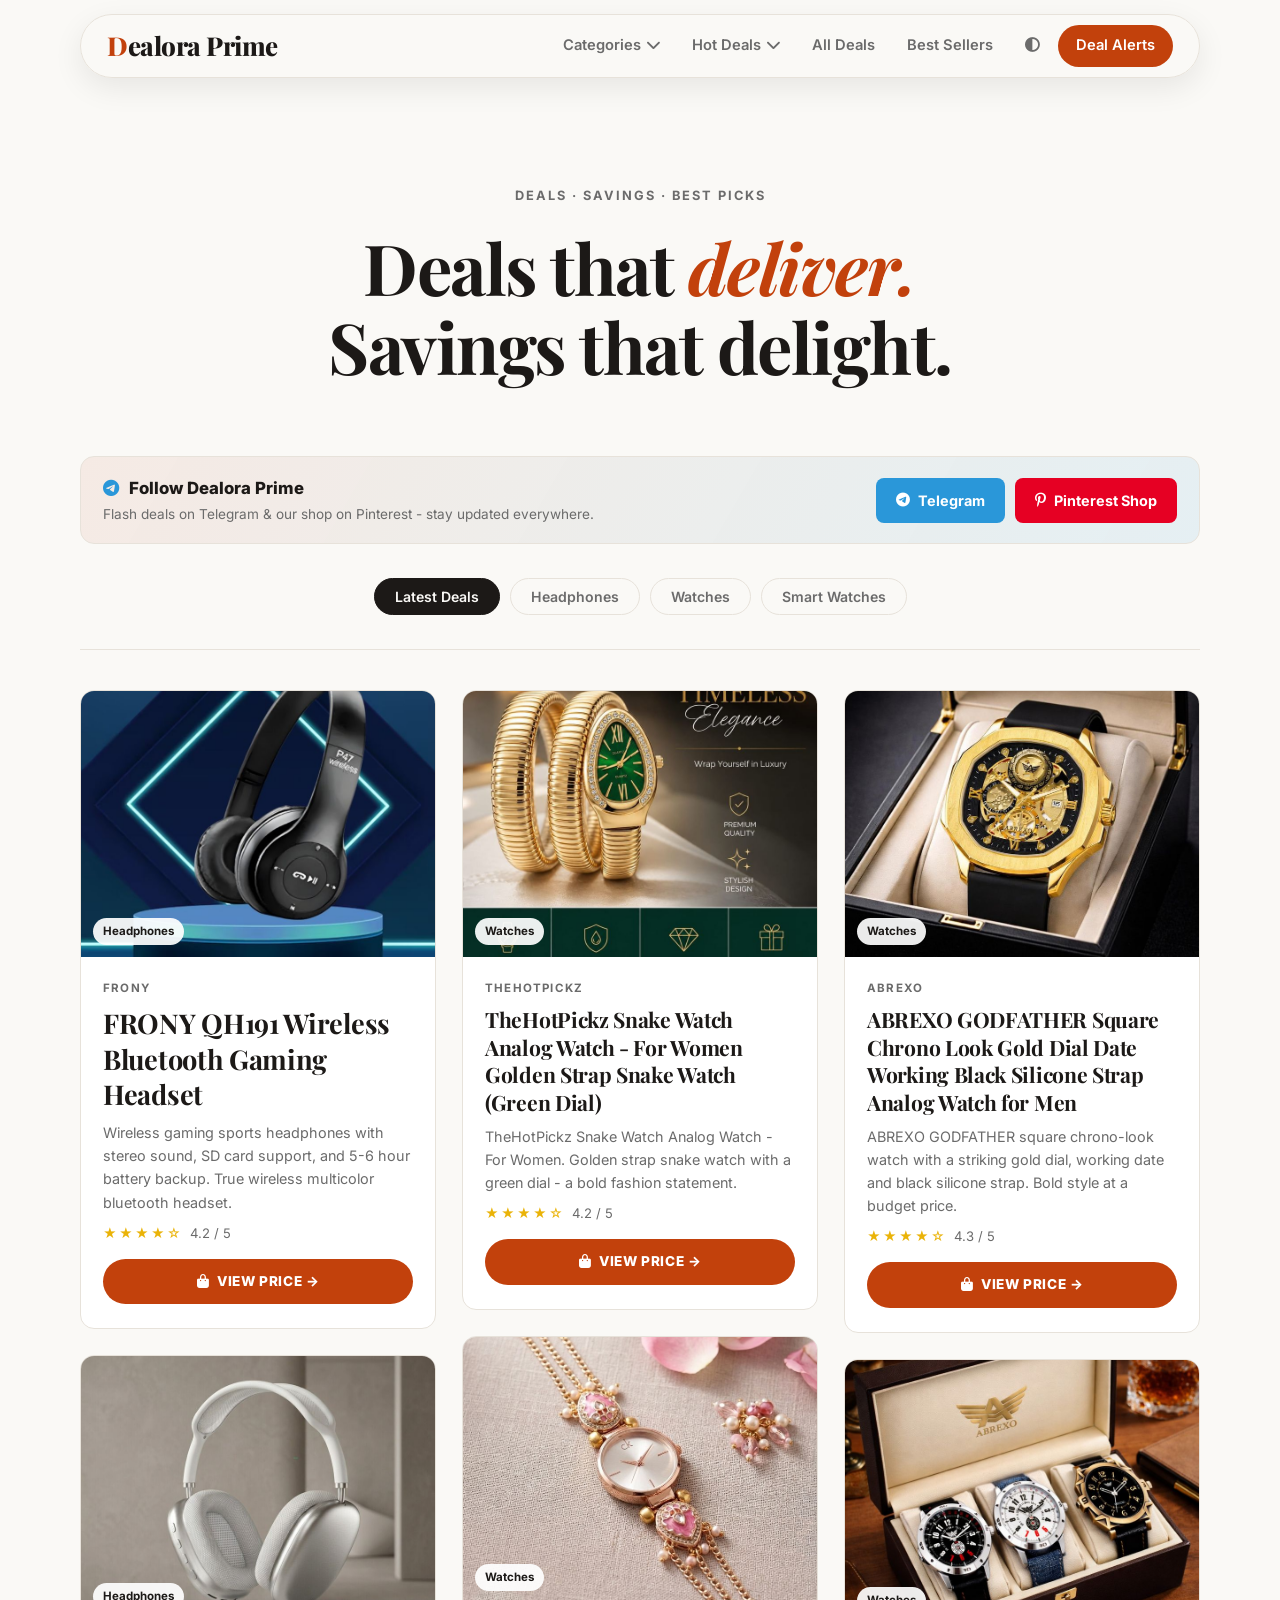
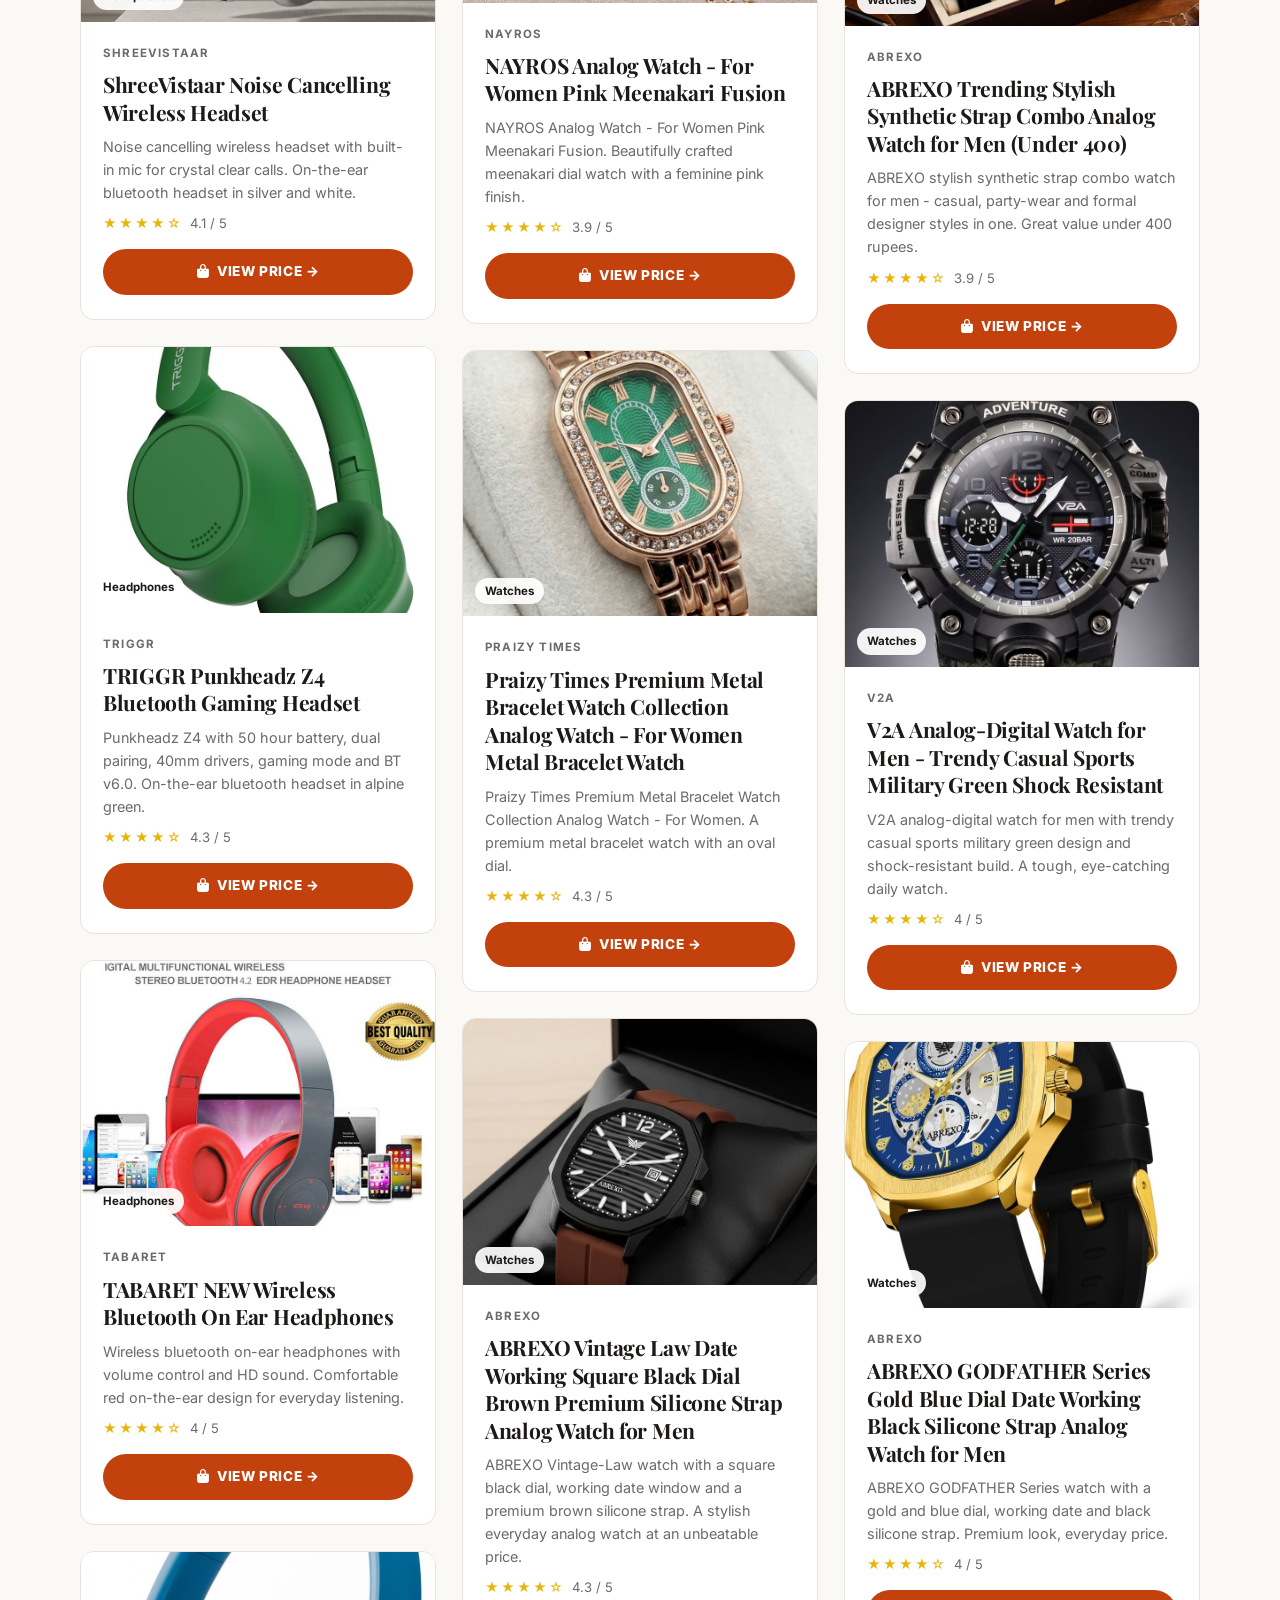
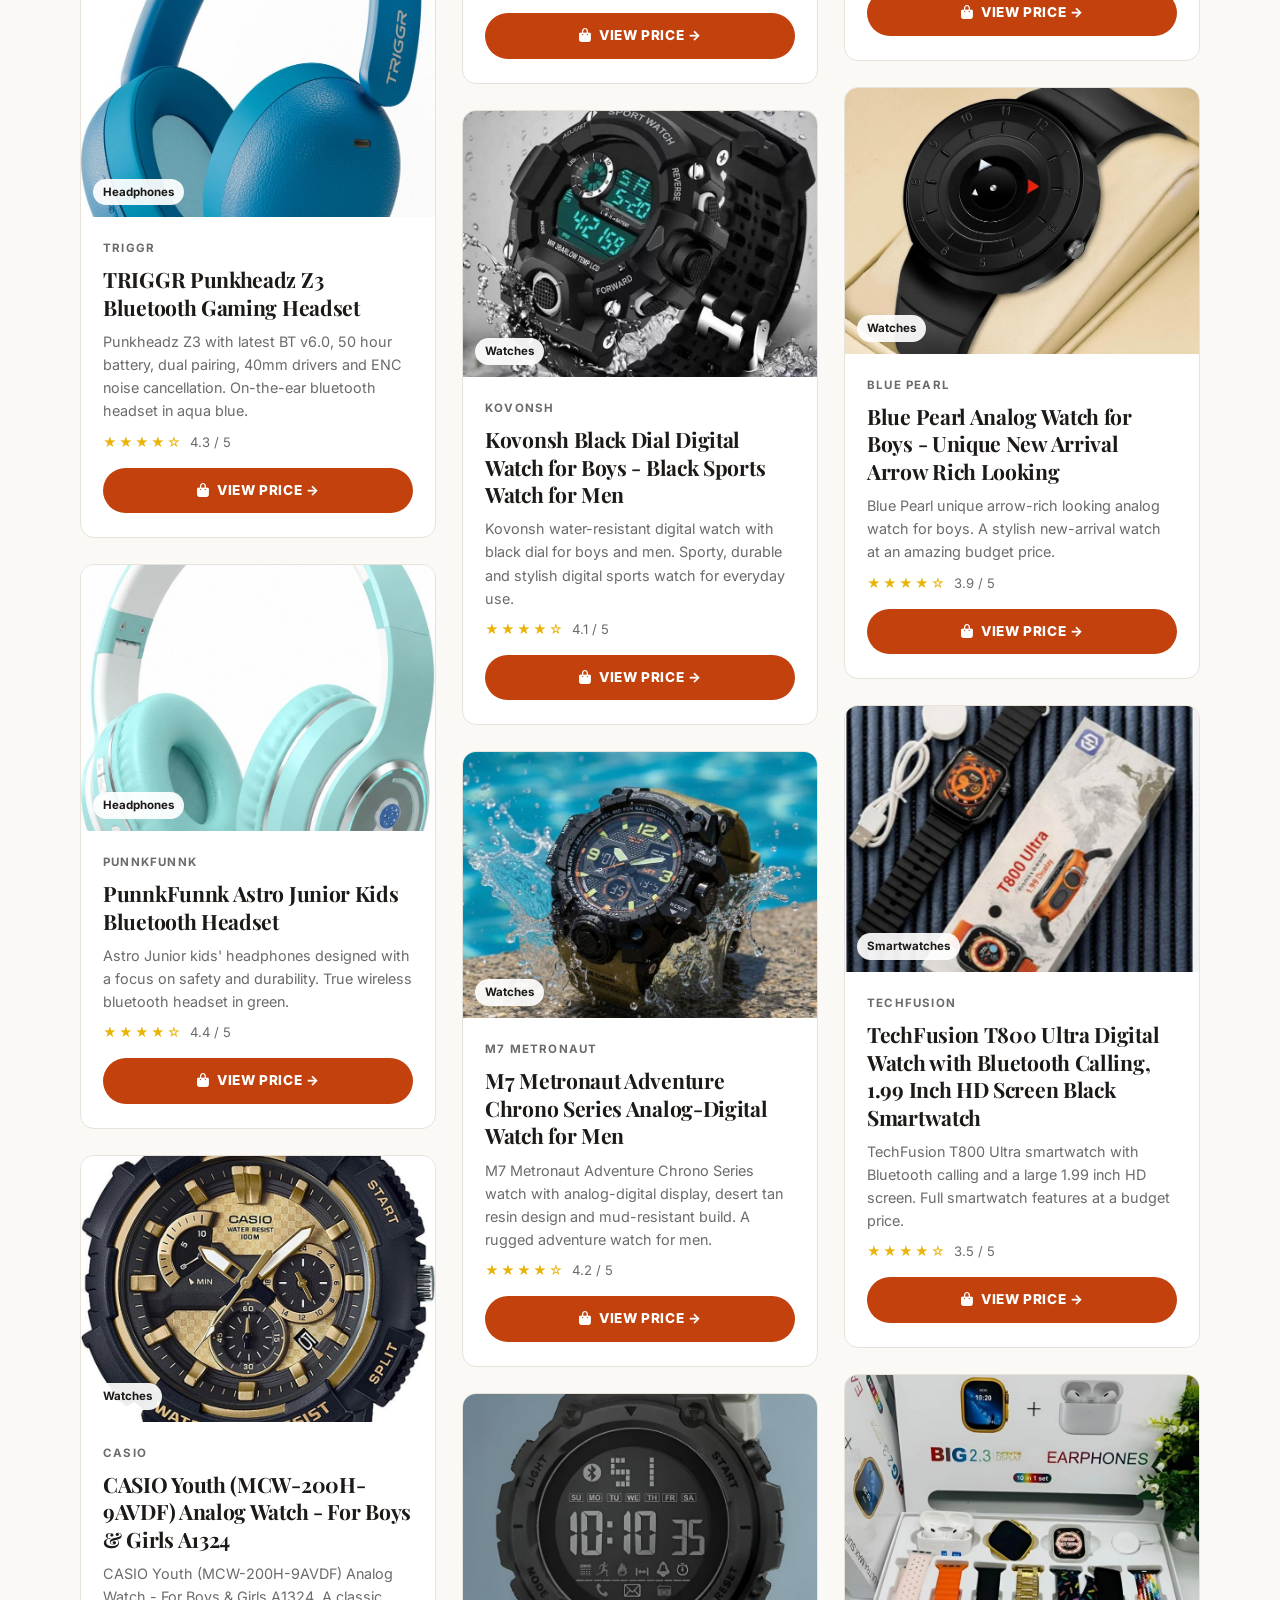
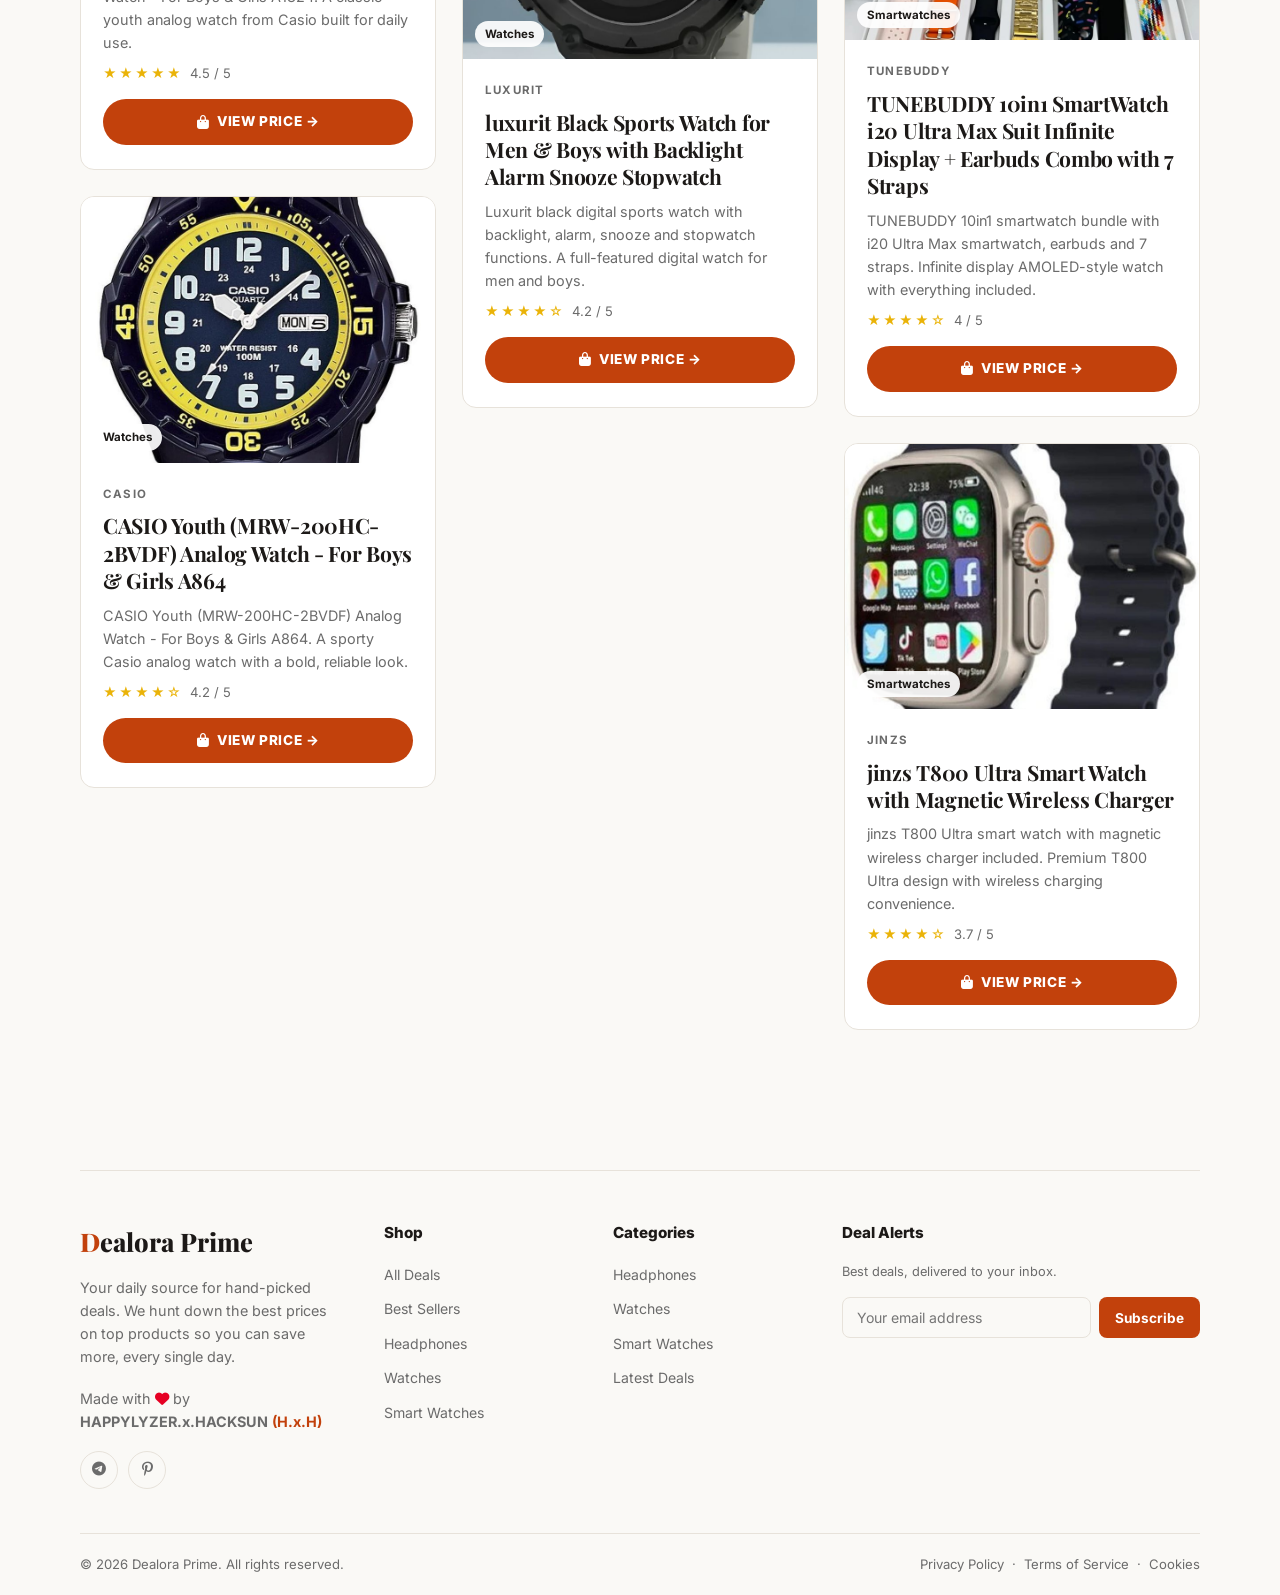
==== index.html @ 1c4fac13 "SEO: add meta tags, sitemap, robots.txt; remove dead social links" ====
<!DOCTYPE html>
<html lang="en">
<head>
  <meta charset="UTF-8">
  <meta name="viewport" content="width=device-width, initial-scale=1.0">
  <title>Dealora Prime – Best Deals, Smart Savings</title>
  <meta name="description" content="Dealora Prime - daily hand-picked deals on watches, headphones & smartwatches from Flipkart at the best prices. Save more every day with verified deals.">
  <meta name="keywords" content="best deals india, flipkart deals, watch deals, headphone deals, smartwatch deals, budget watches, dealora prime">
  <meta name="robots" content="index, follow">
  <meta name="author" content="Dealora Prime">
  <link rel="canonical" href="https://Dealora-prime.github.io/">
  <meta property="og:type" content="website">
  <meta property="og:title" content="Dealora Prime – Best Deals, Smart Savings">
  <meta property="og:description" content="Daily hand-picked deals on watches, headphones & smartwatches from Flipkart. Save more every day.">
  <meta property="og:url" content="https://Dealora-prime.github.io/">
  <meta property="og:site_name" content="Dealora Prime">
  <meta name="twitter:card" content="summary">
  <meta name="twitter:title" content="Dealora Prime – Best Deals, Smart Savings">
  <meta name="twitter:description" content="Daily hand-picked deals on watches, headphones & smartwatches from Flipkart.">
  <script type="application/ld+json">
  {
    "@context": "https://schema.org",
    "@type": "WebSite",
    "name": "Dealora Prime",
    "url": "https://Dealora-prime.github.io/",
    "description": "Daily hand-picked deals on watches, headphones & smartwatches from Flipkart.",
    "potentialAction": {
      "@type": "SearchAction",
      "target": "https://Dealora-prime.github.io/?s={search_term_string}",
      "query-input": "required name=search_term_string"
    }
  }
  </script>
  <link rel="preconnect" href="https://fonts.googleapis.com">
  <link href="https://fonts.googleapis.com/css2?family=Playfair+Display:ital,wght@0,500;0,600;0,700;0,800;1,500;1,600&family=Inter:wght@400;500;600;700;800&display=swap" rel="stylesheet">
  <link rel="stylesheet" href="https://cdnjs.cloudflare.com/ajax/libs/font-awesome/6.0.0-beta3/css/all.min.css">
  <link rel="stylesheet" href="css/style.css">
</head>
<body class="light-theme">

  <header id="mainHeader">
    <div class="nav-wrap" id="navWrap">
      <div class="logo" onclick="window.scrollTo({top:0,behavior:'smooth'})">Dealora Prime</div>
      <nav>
        <ul class="nav-links" id="navLinks">
          <li class="dropdown-parent">
            <a href="#" class="dropdown-toggle" onclick="event.preventDefault()">Categories <i class="fas fa-chevron-down"></i></a>
            <ul class="dropdown-menu">
              <li><a href="#" data-cat="all" class="all-cat">All Categories</a></li>
              <li><a href="#" data-cat="headphones">Headphones</a></li>
              <li><a href="#" data-cat="watches">Watches</a></li>
              <li><a href="#" data-cat="smartwatches">Smart Watches</a></li>
            </ul>
          </li>
          <li class="dropdown-parent">
            <a href="#" class="dropdown-toggle" onclick="event.preventDefault()">Hot Deals <i class="fas fa-chevron-down"></i></a>
            <ul class="dropdown-menu">
              <li><a href="#" data-cat="hot" class="all-cat">Best Sellers</a></li>
              <li><a href="#" data-cat="all">Today's Picks</a></li>
              <li><a href="#" data-cat="headphones">Headphones</a></li>
              <li><a href="#" data-cat="watches">Watches</a></li>
              <li><a href="#" data-cat="smartwatches">Smart Watches</a></li>
            </ul>
          </li>
          <li><a href="#" data-cat="all">All Deals</a></li>
          <li><a href="#" data-cat="hot">Best Sellers</a></li>
          <li><button class="theme-toggle" id="themeToggle"><i class="fas fa-adjust"></i></button></li>
          <li><a href="#newsletter" class="join-hub-btn">Deal Alerts</a></li>
        </ul>
        <button class="hamburger-icon" onclick="toggleMenu()"><i class="fas fa-bars"></i></button>
      </nav>
    </div>
  </header>

  <div id="closeBtn" onclick="toggleMenu()">&times;</div>
  <div id="menuBackdrop" onclick="closeMenu()"></div>

  <main>
    <section class="hero container">
      <span class="hero-tag reveal">Deals &middot; Savings &middot; Best Picks</span>
      <h1 class="reveal">Deals that <span>deliver.</span><br>Savings that delight.</h1>
    </section>
    <section class="container">
      <div class="telegram-band reveal">
        <div class="telegram-band-text">
          <span class="telegram-band-title"><i class="fab fa-telegram-plane"></i> Follow Dealora Prime</span>
          <span class="telegram-band-sub">Flash deals on Telegram &amp; our shop on Pinterest - stay updated everywhere.</span>
        </div>
        <div class="telegram-band-btns">
          <a class="telegram-band-btn" href="https://t.me/DealoraPrime" target="_blank" rel="noopener"><i class="fab fa-telegram-plane"></i> Telegram</a>
          <a class="telegram-band-btn pinterest" href="https://pin.it/5lx5MN68U" target="_blank" rel="noopener"><i class="fab fa-pinterest-p"></i> Pinterest Shop</a>
        </div>
      </div>
    </section>
    <section class="container">
      <div class="filter-bar reveal">
        <button class="filter-item active" data-cat="all">Latest Deals</button>
        <button class="filter-item" data-cat="headphones">Headphones</button>
        <button class="filter-item" data-cat="watches">Watches</button>
        <button class="filter-item" data-cat="smartwatches">Smart Watches</button>
      </div>
      <div class="blog-masonry" id="productGrid"></div>
    </section>
  </main>

  <footer class="container">
    <div class="footer-grid">
      <div class="footer-col footer-about">
        <div class="footer-logo">Dealora Prime</div>
        <p>Your daily source for hand-picked deals. We hunt down the best prices on top products so you can save more, every single day.</p>
        <p class="footer-credit">Made with <i class="fas fa-heart" style="color:#e60023;"></i> by <strong>HAPPYLYZER.x.HACKSUN</strong> <span class="credit-short">(H.x.H)</span></p>
        <div class="social-icons">
          <a href="https://t.me/DealoraPrime" target="_blank" rel="noopener" aria-label="Telegram"><i class="fab fa-telegram-plane"></i></a>
          <a href="https://pin.it/5lx5MN68U" target="_blank" rel="noopener" aria-label="Pinterest"><i class="fab fa-pinterest-p"></i></a>
        </div>
      </div>
      <div class="footer-col"><h4>Shop</h4><ul class="footer-links"><li><a href="#" data-cat="all">All Deals</a></li><li><a href="#" data-cat="hot">Best Sellers</a></li><li><a href="#" data-cat="headphones">Headphones</a></li><li><a href="#" data-cat="watches">Watches</a></li><li><a href="#" data-cat="smartwatches">Smart Watches</a></li></ul></div>
      <div class="footer-col"><h4>Categories</h4><ul class="footer-links"><li><a href="#" data-cat="headphones">Headphones</a></li><li><a href="#" data-cat="watches">Watches</a></li><li><a href="#" data-cat="smartwatches">Smart Watches</a></li><li><a href="#" data-cat="all">Latest Deals</a></li></ul></div>
      <div class="footer-col" id="newsletter"><h4>Deal Alerts</h4><p style="color:var(--sub-text);font-size:clamp(0.78rem,1vw,0.9rem);margin-bottom:15px;">Best deals, delivered to your inbox.</p><form class="newsletter-form" onsubmit="event.preventDefault();alert('Thank you for subscribing!');"><input type="email" placeholder="Your email address" required><button type="submit">Subscribe</button></form></div>
    </div>
    <div class="footer-bottom"><span>&copy; 2026 Dealora Prime. All rights reserved.</span><div><a href="privacy.html">Privacy Policy</a> &nbsp;&middot;&nbsp; <a href="terms.html">Terms of Service</a> &nbsp;&middot;&nbsp; <a href="cookies.html">Cookies</a></div></div>
  </footer>

  <div id="productModal" class="modal" aria-hidden="true">
    <div class="modal-overlay" onclick="closeModal()"></div>
    <div class="modal-box" role="dialog" aria-modal="true" aria-labelledby="modalTitle">
      <div class="modal-top">
        <button class="modal-back" onclick="closeModal()" aria-label="Back"><i class="fas fa-arrow-left"></i></button>
        <span class="modal-site">Dealora Prime</span>
        <span class="modal-brand" id="modalBrand"></span>
        <button class="modal-close" onclick="closeModal()" aria-label="Close">&times;</button>
      </div>
      <div class="modal-main">
        <div class="modal-layout">
          <div class="modal-slider" id="modalSlider">
            <div class="modal-slides" id="modalSlides"></div>
            <button class="slide-nav prev" id="slidePrev" onclick="goSlide(currentSlide - 1)" aria-label="Previous">&lsaquo;</button>
            <button class="slide-nav next" id="slideNext" onclick="goSlide(currentSlide + 1)" aria-label="Next">&rsaquo;</button>
            <div class="slide-dots" id="slideDots"></div>
          </div>
          <div class="modal-body">
            <span class="modal-meta" id="modalMeta"></span>
            <h2 class="modal-title" id="modalTitle"></h2>
            <div class="modal-rating" id="modalRating"></div>
            <div class="modal-highlights" id="modalHighlights"></div>
            <p class="modal-desc" id="modalDesc"></p>
            <h3 class="modal-section-title">Key Features</h3>
            <ul class="modal-features" id="modalFeatures"></ul>
          </div>
        </div>
      </div>
      <div class="modal-action">
        <a class="card-link modal-btn" id="modalBtn" target="_blank" rel="noopener sponsored"><i class="fas fa-shopping-bag"></i> View Price &rarr;</a>
      </div>
    </div>
  </div>

  <script src="js/script.js" defer></script>
</body>
</html>
---- css/style.css ----
:root {
  --accent: #c2410c;
  --accent-soft: rgba(194, 65, 12, 0.1);
  --transition: 0.3s ease;
  --radius: 14px;
  --shadow: 0 10px 30px rgba(0, 0, 0, 0.08);
  --shadow-hover: 0 22px 46px rgba(0, 0, 0, 0.16);
}

body.light-theme {
  --bg-color: #faf9f6;
  --surface: #ffffff;
  --text-color: #1c1917;
  --sub-text: #6b6b6b;
  --border-color: #e7e2da;
  --header-bg: rgba(250, 249, 246, 0.92);
  --muted-bg: #f2efe9;
}

body.dark-theme {
  --bg-color: #0d0d0e;
  --surface: #17181a;
  --text-color: #f2f0ea;
  --sub-text: #9d9b96;
  --border-color: #26272a;
  --header-bg: rgba(13, 13, 14, 0.92);
  --muted-bg: #1c1d1f;
}

* {
  margin: 0;
  padding: 0;
  box-sizing: border-box;
}

html {
  scroll-behavior: smooth;
}

body {
  font-family: 'Inter', system-ui, -apple-system, sans-serif;
  background: var(--bg-color);
  color: var(--text-color);
  line-height: 1.6;
  transition: background var(--transition), color var(--transition);
}

.container {
  width: min(1120px, 90%);
  margin: 0 auto;
}

img {
  display: block;
  max-width: 100%;
}

/* ---------- Header ---------- */
#mainHeader {
  position: sticky;
  top: 0;
  z-index: 200;
  padding: 14px 0;
  background: transparent;
}

.nav-wrap {
  width: min(1120px, 90%);
  margin: 0 auto;
  display: flex;
  align-items: center;
  justify-content: space-between;
  gap: 24px;
  padding: 10px 26px;
  background: var(--header-bg);
  backdrop-filter: blur(12px);
  border: 1px solid var(--border-color);
  border-radius: 999px;
  box-shadow: var(--shadow);
}

.logo {
  font-family: 'Playfair Display', serif;
  font-size: 26px;
  font-weight: 800;
  letter-spacing: -0.5px;
  cursor: pointer;
  white-space: nowrap;
}

.logo::first-letter {
  color: var(--accent);
}

.nav-links {
  display: flex;
  align-items: center;
  gap: 4px;
  list-style: none;
}

.nav-links > li > a,
.nav-links > li > button {
  display: inline-flex;
  align-items: center;
  gap: 6px;
  padding: 8px 14px;
  border-radius: 8px;
  font-size: 0.92rem;
  font-weight: 600;
  color: var(--sub-text);
  text-decoration: none;
  background: none;
  border: none;
  cursor: pointer;
  font-family: inherit;
  transition: color var(--transition), background var(--transition);
}

.nav-links > li > a:hover,
.nav-links > li > button:hover {
  color: var(--text-color);
  background: var(--muted-bg);
}

.join-hub-btn {
  background: var(--accent) !important;
  color: #fff !important;
  padding: 9px 18px !important;
  border-radius: 50px !important;
}

.join-hub-btn:hover {
  opacity: 0.9;
  background: var(--accent) !important;
}

.theme-toggle {
  font-size: 1rem;
}

/* ---------- Dropdowns ---------- */
.dropdown-parent {
  position: relative;
}

.dropdown-menu {
  position: absolute;
  top: calc(100% + 8px);
  left: 0;
  min-width: 190px;
  list-style: none;
  background: var(--surface);
  border: 1px solid var(--border-color);
  border-radius: 12px;
  padding: 8px;
  box-shadow: var(--shadow);
  opacity: 0;
  visibility: hidden;
  transform: translateY(8px);
  transition: opacity var(--transition), transform var(--transition), visibility var(--transition);
}

.dropdown-menu a {
  display: block;
  padding: 9px 12px;
  border-radius: 8px;
  font-size: 0.9rem;
  font-weight: 500;
  color: var(--sub-text);
  text-decoration: none;
  transition: color var(--transition), background var(--transition);
}

.dropdown-menu a:hover {
  color: var(--text-color);
  background: var(--muted-bg);
}

.dropdown-menu .all-cat {
  font-weight: 700;
  color: var(--text-color);
}

.dropdown-parent:hover .dropdown-menu {
  opacity: 1;
  visibility: visible;
  transform: translateY(0);
}

/* ---------- Mobile menu ---------- */
.hamburger-icon {
  display: none;
  background: none;
  border: none;
  font-size: 1.3rem;
  color: var(--text-color);
  cursor: pointer;
}

#closeBtn {
  display: none;
  position: fixed;
  top: 18px;
  right: 22px;
  z-index: 901;
  font-size: 2rem;
  line-height: 1;
  cursor: pointer;
  color: var(--text-color);
}

#closeBtn.show {
  display: block;
}

#menuBackdrop {
  display: none;
  position: fixed;
  inset: 0;
  z-index: 150;
  background: rgba(0, 0, 0, 0.5);
}

#menuBackdrop.show {
  display: block;
}

body.menu-open {
  overflow: hidden;
}

/* ---------- Hero ---------- */
.hero {
  text-align: center;
  padding: 90px 0 60px;
}

.hero-tag {
  display: inline-block;
  font-size: 0.8rem;
  font-weight: 700;
  letter-spacing: 2px;
  text-transform: uppercase;
  color: var(--sub-text);
  margin-bottom: 22px;
}

.hero h1 {
  font-family: 'Playfair Display', serif;
  font-size: clamp(2.4rem, 6vw, 4.4rem);
  font-weight: 700;
  line-height: 1.12;
  letter-spacing: -1.5px;
}

.hero h1 span {
  color: var(--accent);
  font-style: italic;
}

/* ---------- Filter bar ---------- */
.filter-bar {
  display: flex;
  flex-wrap: wrap;
  justify-content: center;
  gap: 10px;
  padding-bottom: 34px;
  border-bottom: 1px solid var(--border-color);
  margin-bottom: 40px;
}

.filter-item {
  padding: 9px 20px;
  border-radius: 50px;
  border: 1px solid var(--border-color);
  background: transparent;
  color: var(--sub-text);
  font-family: inherit;
  font-size: 0.88rem;
  font-weight: 600;
  cursor: pointer;
  transition: all var(--transition);
}

.filter-item:hover {
  color: var(--text-color);
  border-color: var(--text-color);
}

.filter-item.active {
  background: var(--text-color);
  color: var(--bg-color);
  border-color: var(--text-color);
}

/* ---------- Masonry / product cards ---------- */
.blog-masonry {
  column-count: 3;
  column-gap: 26px;
  padding-bottom: 80px;
}

.blog-card {
  break-inside: avoid;
  margin-bottom: 26px;
  background: var(--surface);
  border: 1px solid var(--border-color);
  border-radius: var(--radius);
  overflow: hidden;
  transition: transform var(--transition), box-shadow var(--transition);
}

.blog-card:hover {
  transform: translateY(-5px);
  box-shadow: var(--shadow-hover);
}

.card-img-wrap {
  position: relative;
  overflow: hidden;
  aspect-ratio: 4 / 3;
}

.card-img-wrap img {
  width: 100%;
  height: 100%;
  object-fit: cover;
  transition: transform 0.5s ease;
}

.blog-card:hover .card-img-wrap img {
  transform: scale(1.05);
}

.discount-badge {
  position: absolute;
  top: 12px;
  left: 12px;
  background: var(--accent);
  color: #fff;
  font-size: 0.72rem;
  font-weight: 800;
  letter-spacing: 0.5px;
  padding: 5px 11px;
  border-radius: 50px;
}

.category-tag {
  position: absolute;
  bottom: 12px;
  left: 12px;
  background: rgba(255, 255, 255, 0.92);
  color: #1c1917;
  font-size: 0.72rem;
  font-weight: 700;
  padding: 4px 10px;
  border-radius: 50px;
}

.card-content {
  padding: 22px 22px 24px;
  display: flex;
  flex-direction: column;
  gap: 9px;
}

.card-meta {
  font-size: 0.72rem;
  font-weight: 700;
  letter-spacing: 1.2px;
  text-transform: uppercase;
  color: var(--sub-text);
}

.card-title {
  font-family: 'Playfair Display', serif;
  font-size: 1.32rem;
  font-weight: 700;
  line-height: 1.3;
  letter-spacing: -0.3px;
}

.blog-card.featured .card-title {
  font-size: 1.7rem;
}

.card-desc {
  font-size: 0.9rem;
  color: var(--sub-text);
}

.rating {
  display: flex;
  align-items: center;
  gap: 7px;
  font-size: 0.82rem;
  color: var(--sub-text);
}

.stars {
  color: #eab308;
  letter-spacing: 2px;
}

.price-row {
  display: flex;
  align-items: baseline;
  gap: 10px;
  margin-top: 2px;
}

.price {
  font-size: 1.35rem;
  font-weight: 800;
  color: var(--text-color);
}

.old-price {
  font-size: 0.9rem;
  color: var(--sub-text);
  text-decoration: line-through;
}

.card-link {
  margin-top: 6px;
  display: inline-flex;
  align-items: center;
  justify-content: center;
  gap: 8px;
  padding: 12px 18px;
  border-radius: 50px;
  background: var(--accent);
  color: #fff !important;
  font-size: 0.85rem;
  font-weight: 800;
  text-transform: uppercase;
  letter-spacing: 0.6px;
  text-decoration: none !important;
  transition: opacity var(--transition), transform var(--transition);
}

.card-link:hover {
  opacity: 0.9;
  transform: translateY(-2px);
}

.empty-state {
  text-align: center;
  padding: 70px 20px;
}

.empty-state .empty-icon {
  font-size: 46px;
  display: block;
  margin-bottom: 14px;
}

.empty-state h3 {
  font-family: 'Playfair Display', serif;
  font-size: 1.5rem;
  margin-bottom: 6px;
}

.empty-state p {
  color: var(--sub-text);
}

/* ---------- Reveal animation ---------- */
.reveal {
  opacity: 0;
  transform: translateY(24px);
  transition: opacity 0.7s ease, transform 0.7s ease;
}

.reveal.in-view {
  opacity: 1;
  transform: translateY(0);
}

/* ---------- Footer ---------- */
footer.container {
  padding-top: 60px;
}

.footer-grid {
  display: grid;
  grid-template-columns: 1.4fr 1fr 1fr 1.4fr;
  gap: 40px;
  padding: 50px 0 44px;
  border-top: 1px solid var(--border-color);
}

.footer-logo {
  font-family: 'Playfair Display', serif;
  font-size: 1.6rem;
  font-weight: 800;
  margin-bottom: 14px;
}

.footer-logo::first-letter {
  color: var(--accent);
}

.footer-about p {
  font-size: 0.9rem;
  color: var(--sub-text);
  margin-bottom: 18px;
}

.social-icons {
  display: flex;
  gap: 10px;
}

.social-icons a {
  display: grid;
  place-items: center;
  width: 38px;
  height: 38px;
  border-radius: 50%;
  border: 1px solid var(--border-color);
  color: var(--sub-text);
  font-size: 0.9rem;
  text-decoration: none;
  transition: all var(--transition);
}

.social-icons a:hover {
  background: var(--accent);
  border-color: var(--accent);
  color: #fff;
}

.footer-col h4 {
  font-size: 0.95rem;
  font-weight: 800;
  margin-bottom: 16px;
}

.footer-links {
  list-style: none;
}

.footer-links li {
  margin-bottom: 9px;
}

.footer-links a {
  color: var(--sub-text);
  font-size: 0.88rem;
  text-decoration: none;
  transition: color var(--transition);
}

.footer-links a:hover {
  color: var(--text-color);
}

.newsletter-form {
  display: flex;
  gap: 8px;
}

.newsletter-form input {
  flex: 1;
  min-width: 0;
  padding: 11px 14px;
  border: 1px solid var(--border-color);
  border-radius: 8px;
  background: var(--bg-color);
  color: var(--text-color);
  font-family: inherit;
  font-size: 0.88rem;
  outline: none;
  transition: border-color var(--transition);
}

.newsletter-form input:focus {
  border-color: var(--accent);
}

.newsletter-form button {
  padding: 11px 16px;
  border: none;
  border-radius: 8px;
  background: var(--accent);
  color: #fff;
  font-family: inherit;
  font-size: 0.85rem;
  font-weight: 700;
  cursor: pointer;
  transition: opacity var(--transition);
}

.newsletter-form button:hover {
  opacity: 0.9;
}

.footer-bottom {
  display: flex;
  flex-wrap: wrap;
  align-items: center;
  justify-content: space-between;
  gap: 10px;
  padding: 20px 0;
  border-top: 1px solid var(--border-color);
  font-size: 0.82rem;
  color: var(--sub-text);
}

.footer-bottom a {
  color: var(--sub-text);
  text-decoration: none;
}

.footer-bottom a:hover {
  color: var(--text-color);
}

/* ---------- Responsive ---------- */
@media (max-width: 900px) {
  .blog-masonry {
    column-count: 2;
  }

  .footer-grid {
    grid-template-columns: 1fr 1fr;
    gap: 32px;
  }
}

@media (max-width: 720px) {
  .hamburger-icon {
    display: block;
  }

  .nav-links {
    position: fixed;
    top: 0;
    right: -100%;
    height: 100vh;
    width: min(320px, 82%);
    flex-direction: column;
    align-items: flex-start;
    gap: 6px;
    padding: 70px 24px 24px;
    background: var(--surface);
    border-left: 1px solid var(--border-color);
    box-shadow: var(--shadow);
    transition: right 0.35s ease;
    z-index: 900;
    overflow-y: auto;
  }

  .nav-links.open {
    right: 0;
  }

  .nav-links > li {
    width: 100%;
  }

  .nav-links > li > a,
  .nav-links > li > button {
    width: 100%;
  }

  .dropdown-menu {
    position: static;
    display: none;
    opacity: 1;
    visibility: visible;
    transform: none;
    box-shadow: none;
    margin: 4px 0 8px;
  }

  .dropdown-parent.open .dropdown-menu {
    display: block;
  }

  .hero {
    padding: 60px 0 40px;
  }

  .blog-masonry {
    column-count: 1;
  }
}

@media (max-width: 520px) {
  .footer-grid {
    grid-template-columns: 1fr;
  }

  .newsletter-form {
    flex-direction: column;
  }
}

/* ---------- Product detail modal ---------- */
body.modal-open {
  overflow: hidden;
}

.modal {
  display: none;
  position: fixed;
  inset: 0;
  z-index: 1000;
}

.modal.open {
  display: block;
}

.modal-overlay {
  position: fixed;
  inset: 0;
  background: rgba(0, 0, 0, 0.55);
  z-index: 1;
}

.modal-box {
  position: fixed;
  inset: 0;
  width: 100%;
  height: 100%;
  max-height: none;
  background: var(--surface);
  display: flex;
  flex-direction: column;
  z-index: 2;
  overflow: hidden;
  animation: modalIn 0.25s ease;
}

@keyframes modalIn {
  from {
    opacity: 0;
    transform: scale(0.985);
  }
  to {
    opacity: 1;
    transform: scale(1);
  }
}

.modal-top {
  display: flex;
  align-items: center;
  gap: 12px;
  padding: 10px 14px;
  background: var(--surface);
  border-bottom: 1px solid var(--border-color);
  z-index: 4;
  flex: 0 0 auto;
}

.modal-site {
  font-size: 0.78rem;
  font-weight: 800;
  letter-spacing: 1px;
  text-transform: uppercase;
  color: var(--accent);
  padding: 4px 10px;
  border: 1px solid var(--accent);
  border-radius: 6px;
  flex: 0 0 auto;
  white-space: nowrap;
}

.modal-brand {
  flex: 1;
  font-size: 0.85rem;
  font-weight: 800;
  letter-spacing: 1.5px;
  text-transform: uppercase;
  color: var(--accent);
  overflow: hidden;
  white-space: nowrap;
  text-overflow: ellipsis;
}

.modal-back,
.modal-close {
  width: 40px;
  height: 40px;
  display: flex;
  align-items: center;
  justify-content: center;
  font-size: 1.15rem;
  line-height: 1;
  color: var(--text-color);
  background: var(--muted-bg);
  border: 1px solid var(--border-color);
  border-radius: 50%;
  cursor: pointer;
  transition: background var(--transition);
  flex: 0 0 auto;
}

.modal-back:hover,
.modal-close:hover {
  background: var(--border-color);
}

.modal-main {
  flex: 1;
  overflow-y: auto;
  -webkit-overflow-scrolling: touch;
}

.modal-layout {
  display: grid;
  grid-template-columns: 1fr;
  max-width: 1400px;
  margin: 0 auto;
  width: 100%;
}

.modal-slider {
  position: relative;
  overflow: hidden;
  aspect-ratio: 4 / 3;
  background: #fff;
}

.modal-slides {
  display: flex;
  height: 100%;
  transition: transform 0.35s ease;
}

.modal-slide {
  flex: 0 0 100%;
  min-width: 100%;
  display: flex;
  align-items: center;
  justify-content: center;
}

.modal-slide img {
  width: 100%;
  height: 100%;
  object-fit: contain;
}

.slide-nav {
  position: absolute;
  top: 50%;
  transform: translateY(-50%);
  z-index: 2;
  width: 40px;
  height: 40px;
  display: flex;
  align-items: center;
  justify-content: center;
  font-size: 1.8rem;
  color: #fff;
  background: rgba(0, 0, 0, 0.45);
  border: none;
  border-radius: 50%;
  cursor: pointer;
  transition: background var(--transition);
}

.slide-nav:hover {
  background: rgba(0, 0, 0, 0.65);
}

.slide-nav.prev {
  left: 12px;
}

.slide-nav.next {
  right: 12px;
}

.slide-dots {
  position: absolute;
  bottom: 12px;
  left: 0;
  right: 0;
  display: flex;
  justify-content: center;
  gap: 8px;
}

.slide-dot {
  width: 9px;
  height: 9px;
  border-radius: 50%;
  background: rgba(255, 255, 255, 0.6);
  border: none;
  cursor: pointer;
  padding: 0;
}

.slide-dot.active {
  background: var(--accent);
}

.modal-body {
  padding: 20px 22px 30px;
}

.modal-meta {
  text-transform: uppercase;
  letter-spacing: 1.2px;
  font-size: 0.72rem;
  font-weight: 700;
  color: var(--sub-text);
}

.modal-title {
  font-family: 'Playfair Display', serif;
  font-size: 1.5rem;
  font-weight: 700;
  line-height: 1.25;
  margin: 6px 0 8px;
}

.modal-rating {
  display: flex;
  align-items: center;
  gap: 7px;
  font-size: 0.85rem;
  color: var(--sub-text);
  margin-bottom: 10px;
}

.modal-highlights {
  display: flex;
  flex-wrap: wrap;
  gap: 8px;
  margin-bottom: 16px;
}

.modal-highlights span {
  display: inline-flex;
  align-items: center;
  gap: 6px;
  background: var(--muted-bg);
  border: 1px solid var(--border-color);
  border-radius: 20px;
  padding: 5px 12px;
  font-size: 0.78rem;
  font-weight: 600;
  color: var(--sub-text);
}

.modal-highlights span i {
  color: var(--accent);
  font-size: 0.72rem;
}

.modal-desc {
  color: var(--sub-text);
  font-size: 0.95rem;
  margin-bottom: 20px;
  line-height: 1.6;
}

.modal-section-title {
  font-size: 1.05rem;
  font-weight: 700;
  margin: 0 0 12px;
  padding-bottom: 8px;
  border-bottom: 1px solid var(--border-color);
}

.modal-features {
  list-style: none;
  display: grid;
  gap: 10px;
  margin: 0;
  padding: 0;
}

.modal-features li {
  display: flex;
  gap: 10px;
  color: var(--sub-text);
  font-size: 0.92rem;
}

.modal-features li i {
  color: var(--accent);
  margin-top: 2px;
  min-width: 14px;
}

.modal-action {
  display: flex;
  align-items: center;
  padding: 12px 16px;
  background: var(--surface);
  border-top: 1px solid var(--border-color);
  z-index: 4;
  flex: 0 0 auto;
}

.modal-action .modal-btn {
  width: 100%;
  justify-content: center;
}

@media (min-width: 851px) {
  .modal-layout {
    grid-template-columns: minmax(0, 1.1fr) minmax(0, 1fr);
  }

  .modal-slider {
    aspect-ratio: auto;
    height: 100%;
    min-height: 68vh;
    position: sticky;
    top: 0;
  }

  .modal-body {
    padding: 30px 36px 40px;
  }

  .modal-slide img {
    object-fit: contain;
    padding: 24px;
  }
}

@media (max-width: 850px) {
  .modal-layout {
    grid-template-columns: 1fr;
  }

  .modal-slider {
    aspect-ratio: 4 / 3;
  }

  .modal-body {
    padding: 20px;
  }

  .modal-action .modal-btn {
    min-width: 0;
  }
}

/* ---------- Legal pages ---------- */
.legal-header {
  position: sticky;
  top: 0;
  z-index: 200;
  padding: 14px 0;
  background: var(--header-bg);
  backdrop-filter: blur(12px);
  border-bottom: 1px solid var(--border-color);
}

.legal-nav {
  width: min(1120px, 90%);
  margin: 0 auto;
  display: flex;
  align-items: center;
  justify-content: space-between;
  gap: 14px;
}

.legal-main {
  width: min(820px, 90%);
  margin: 0 auto;
  padding: 46px 0 60px;
}

.legal-main h1 {
  font-family: 'Playfair Display', serif;
  font-size: 2rem;
  margin-bottom: 6px;
}

.legal-updated {
  color: var(--sub-text);
  font-size: 0.85rem;
  margin-bottom: 28px;
}

.legal-main h2 {
  font-size: 1.25rem;
  margin: 30px 0 10px;
}

.legal-main p,
.legal-main li {
  color: var(--sub-text);
  margin-bottom: 10px;
}

.legal-main ul {
  padding-left: 22px;
}

.legal-back {
  font-size: 0.9rem;
  font-weight: 700;
  color: var(--accent);
  text-decoration: none;
}

.legal-back:hover {
  text-decoration: underline;
}

/* ---------- Copy protection ---------- */
body {
  -webkit-user-select: none;
  -moz-user-select: none;
  user-select: none;
}

.card-title,
.card-desc,
.modal-title,
.modal-desc,
input,
textarea {
  -webkit-user-select: text;
  -moz-user-select: text;
  user-select: text;
}

/* ---------- Telegram band ---------- */
.telegram-band {
  display: flex;
  align-items: center;
  justify-content: space-between;
  gap: 16px;
  flex-wrap: wrap;
  margin: 10px 0 34px;
  padding: 18px 22px;
  background: linear-gradient(120deg, rgba(194, 65, 12, 0.08), rgba(42, 151, 217, 0.1));
  border: 1px solid var(--border-color);
  border-radius: var(--radius);
}

.telegram-band-text {
  display: flex;
  flex-direction: column;
  gap: 2px;
  min-width: 0;
}

.telegram-band-title {
  font-size: 1.05rem;
  font-weight: 800;
  color: var(--text-color);
}

.telegram-band-title i {
  color: #2a97d9;
  margin-right: 6px;
}

.telegram-band-sub {
  font-size: 0.85rem;
  color: var(--sub-text);
}

.telegram-band-btn {
  display: inline-flex;
  align-items: center;
  gap: 8px;
  padding: 11px 20px;
  background: #2a97d9;
  color: #fff;
  font-weight: 700;
  font-size: 0.9rem;
  border-radius: 8px;
  text-decoration: none;
  white-space: nowrap;
  transition: background var(--transition);
}

.telegram-band-btn:hover {
  background: #1d7fbb;
}

.telegram-band-btn.pinterest {
  background: #e60023;
}

.telegram-band-btn.pinterest:hover {
  background: #c2001d;
}

.telegram-band-btns {
  display: flex;
  align-items: center;
  gap: 10px;
  flex-wrap: wrap;
}

@media (max-width: 560px) {
  .telegram-band {
    justify-content: center;
    text-align: center;
  }

  .telegram-band-btns {
    width: 100%;
  }

  .telegram-band-btn {
    flex: 1;
    justify-content: center;
  }
}

/* ---------- Footer credit ---------- */
.footer-credit {
  font-size: 0.85rem;
  color: var(--sub-text);
  margin-top: 12px;
}

.credit-short {
  font-weight: 700;
  color: var(--accent);
}
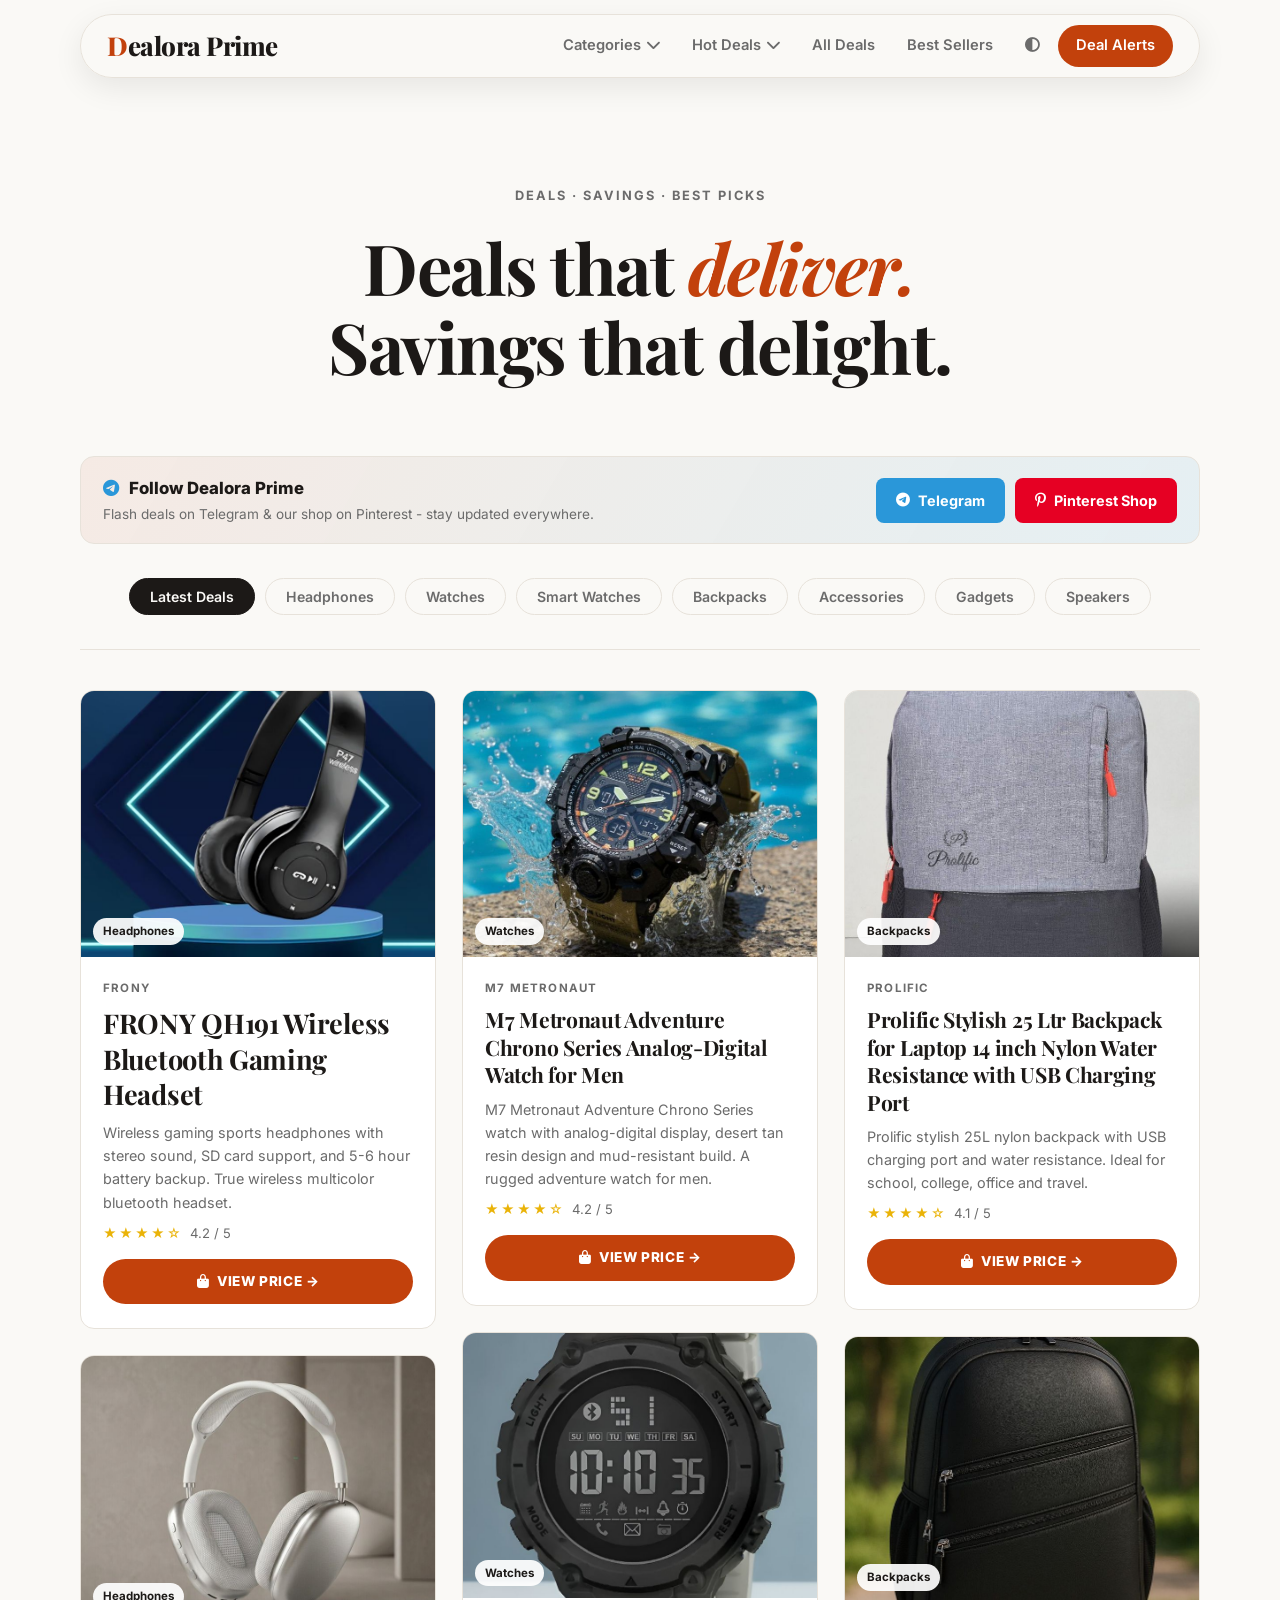
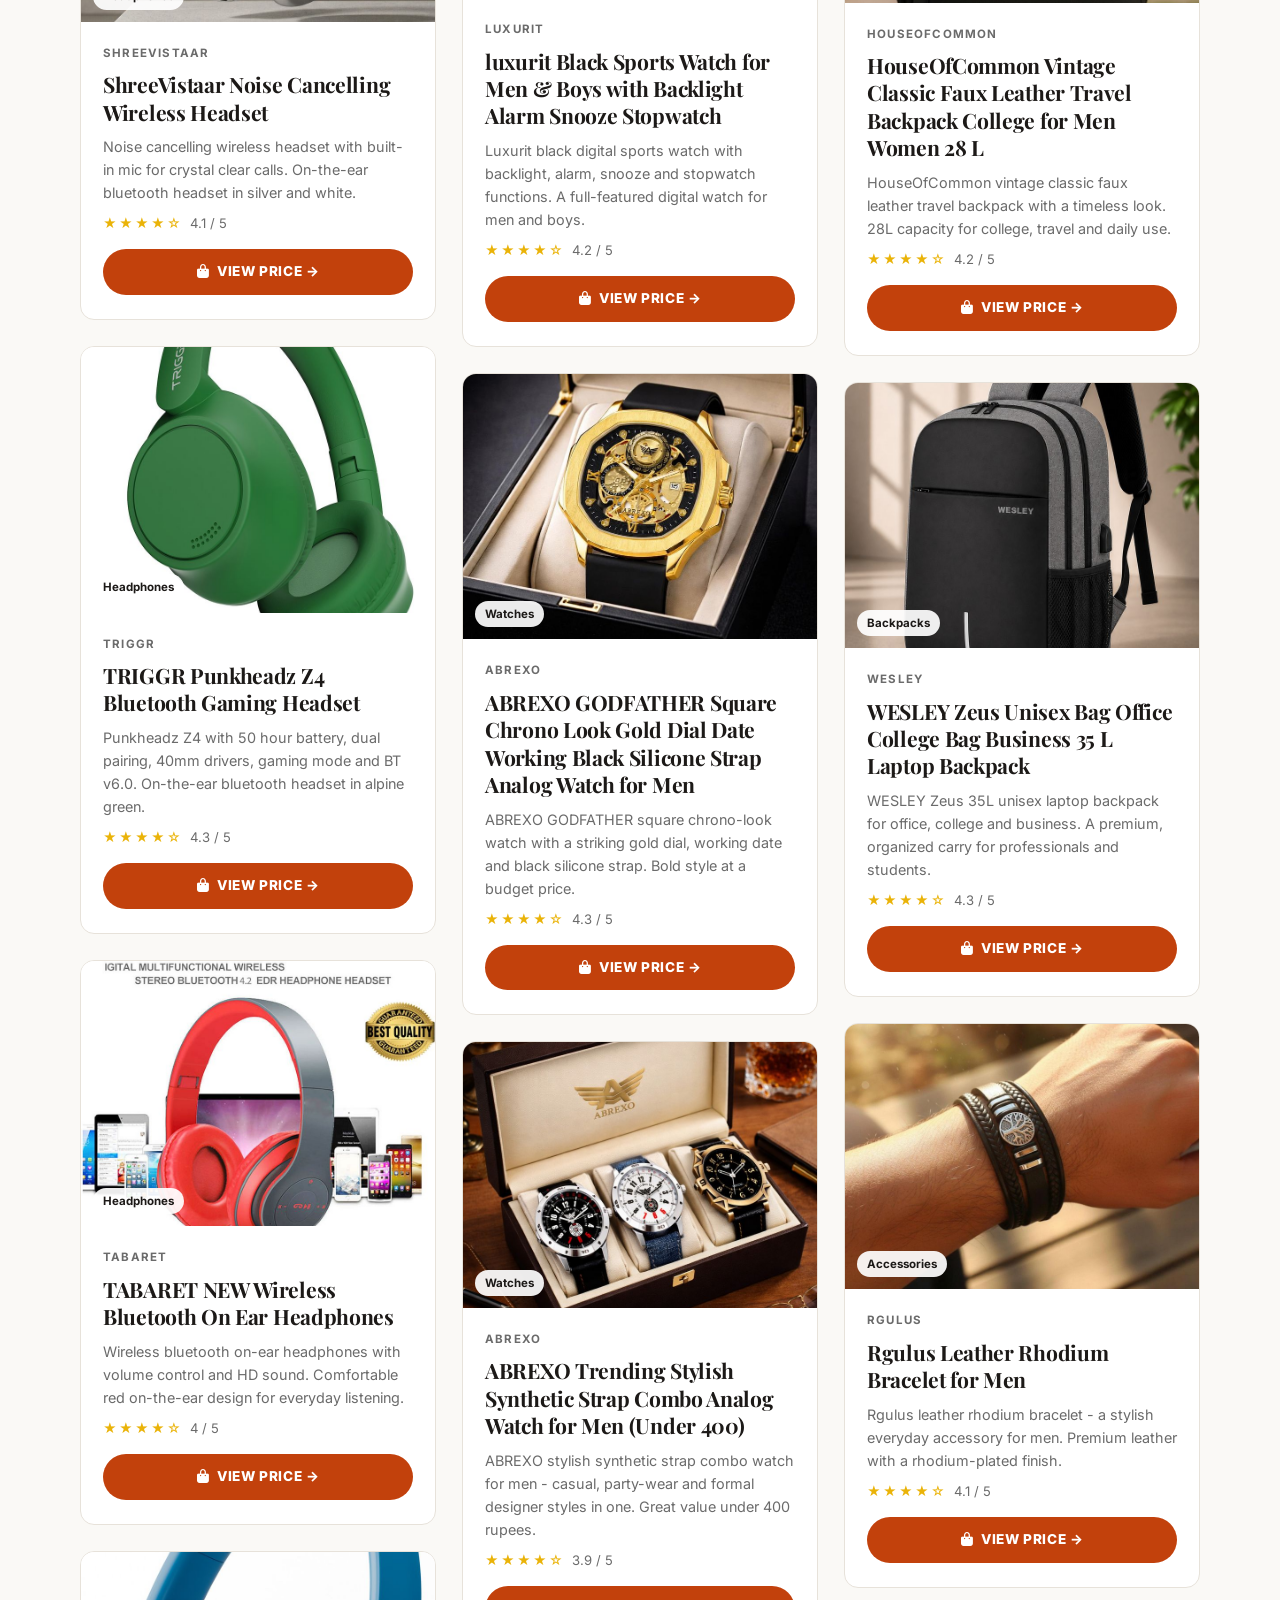
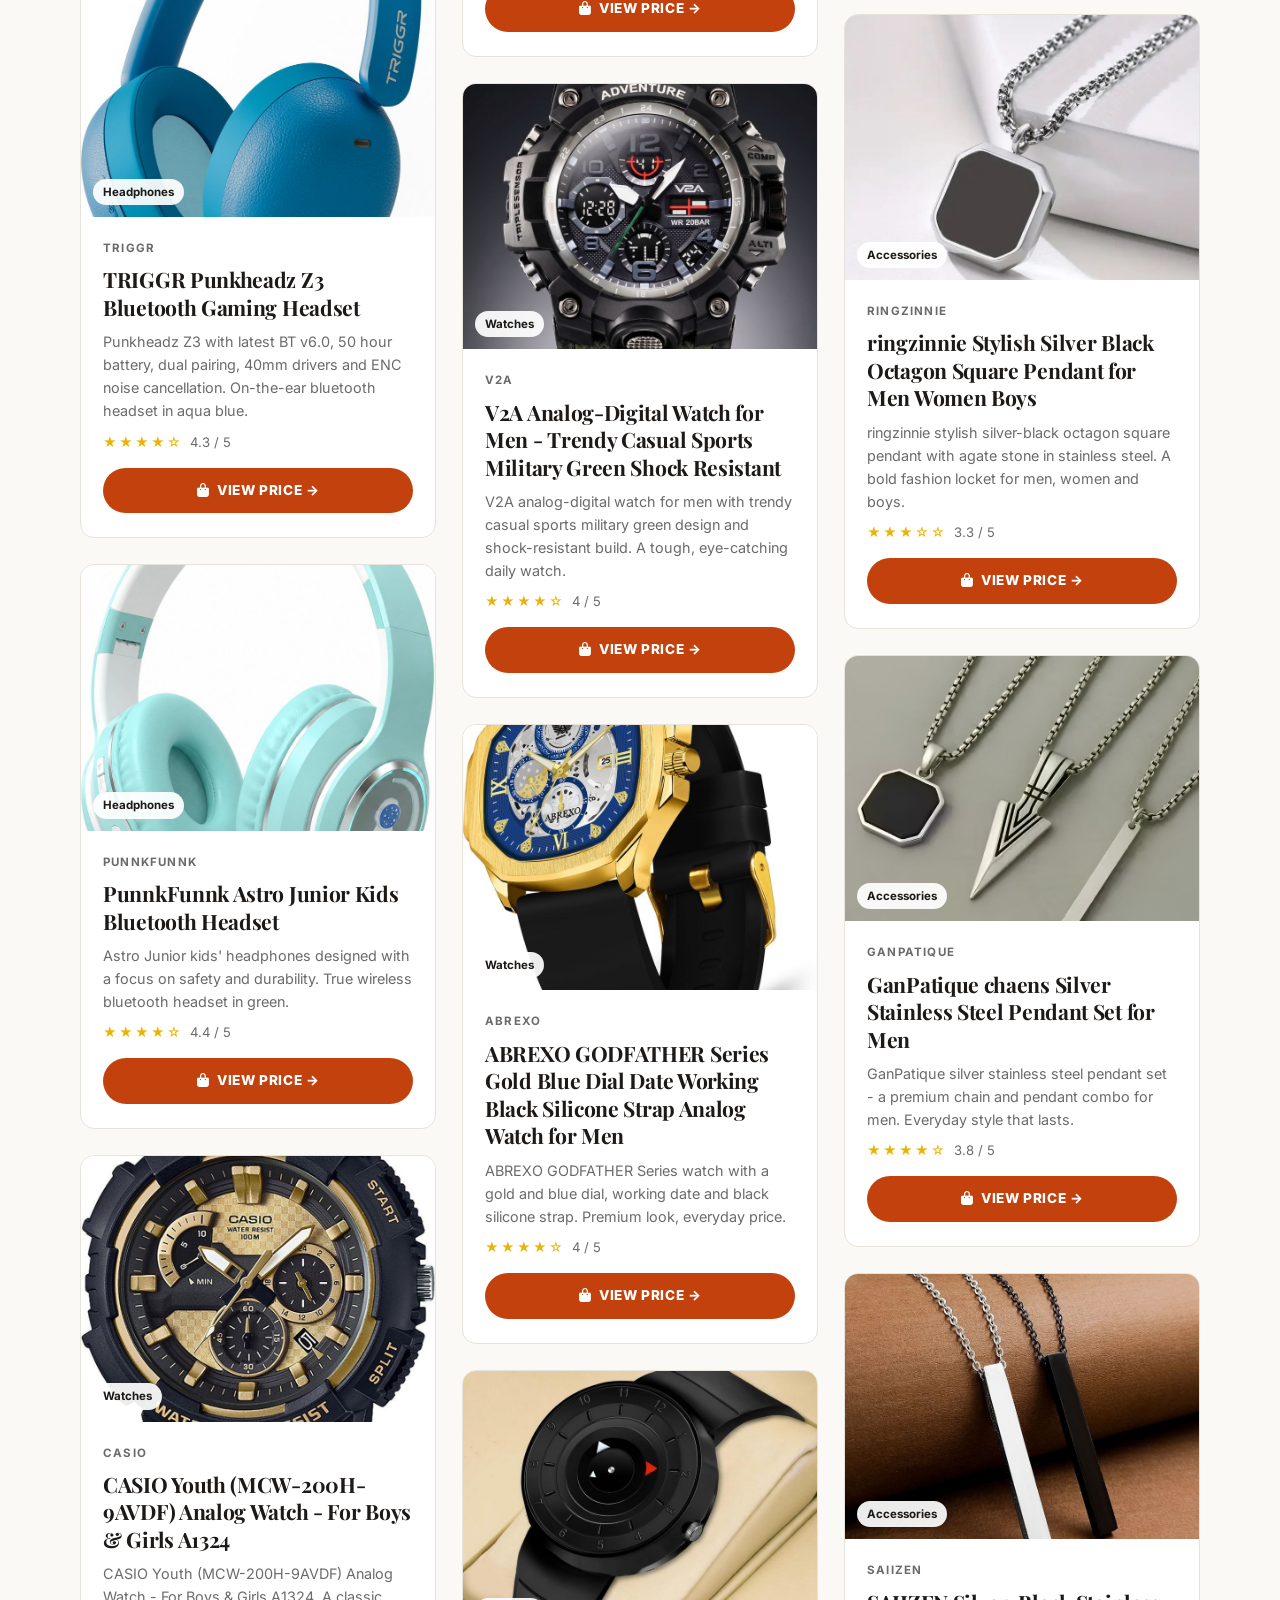
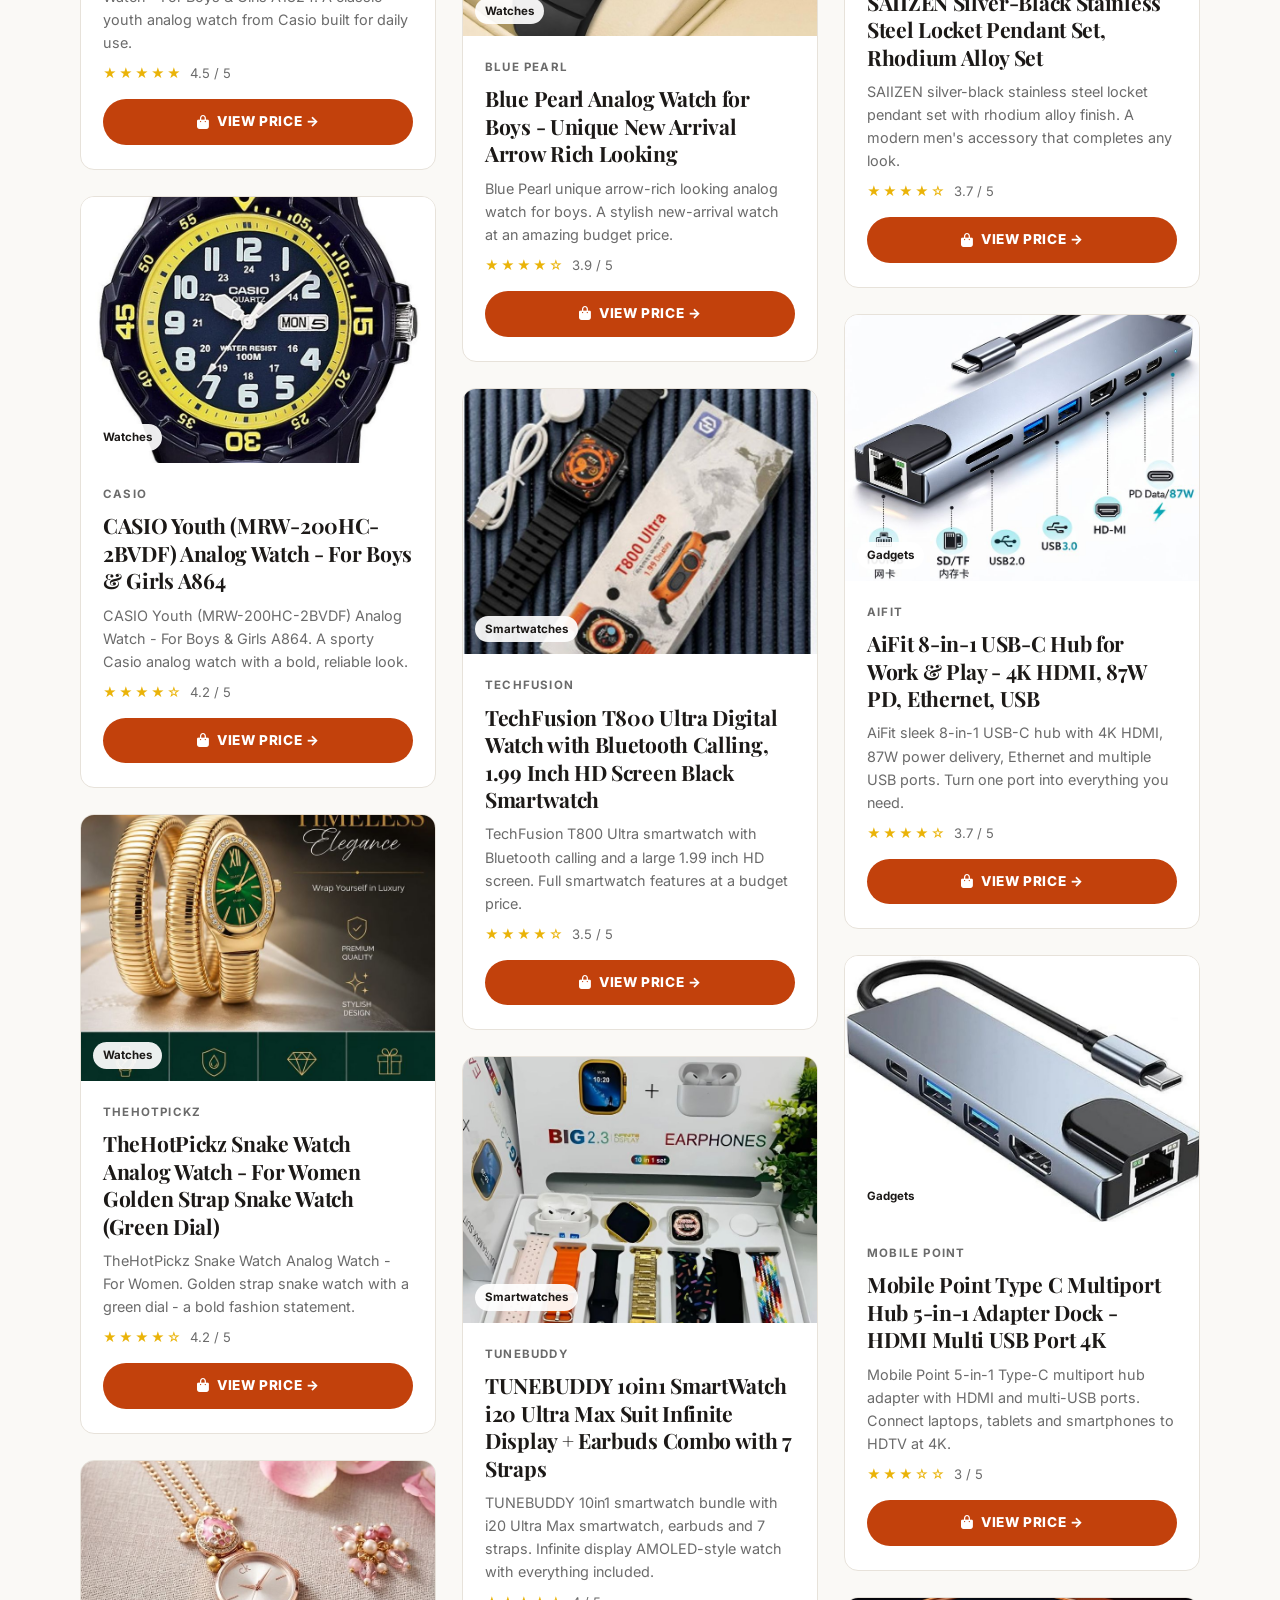
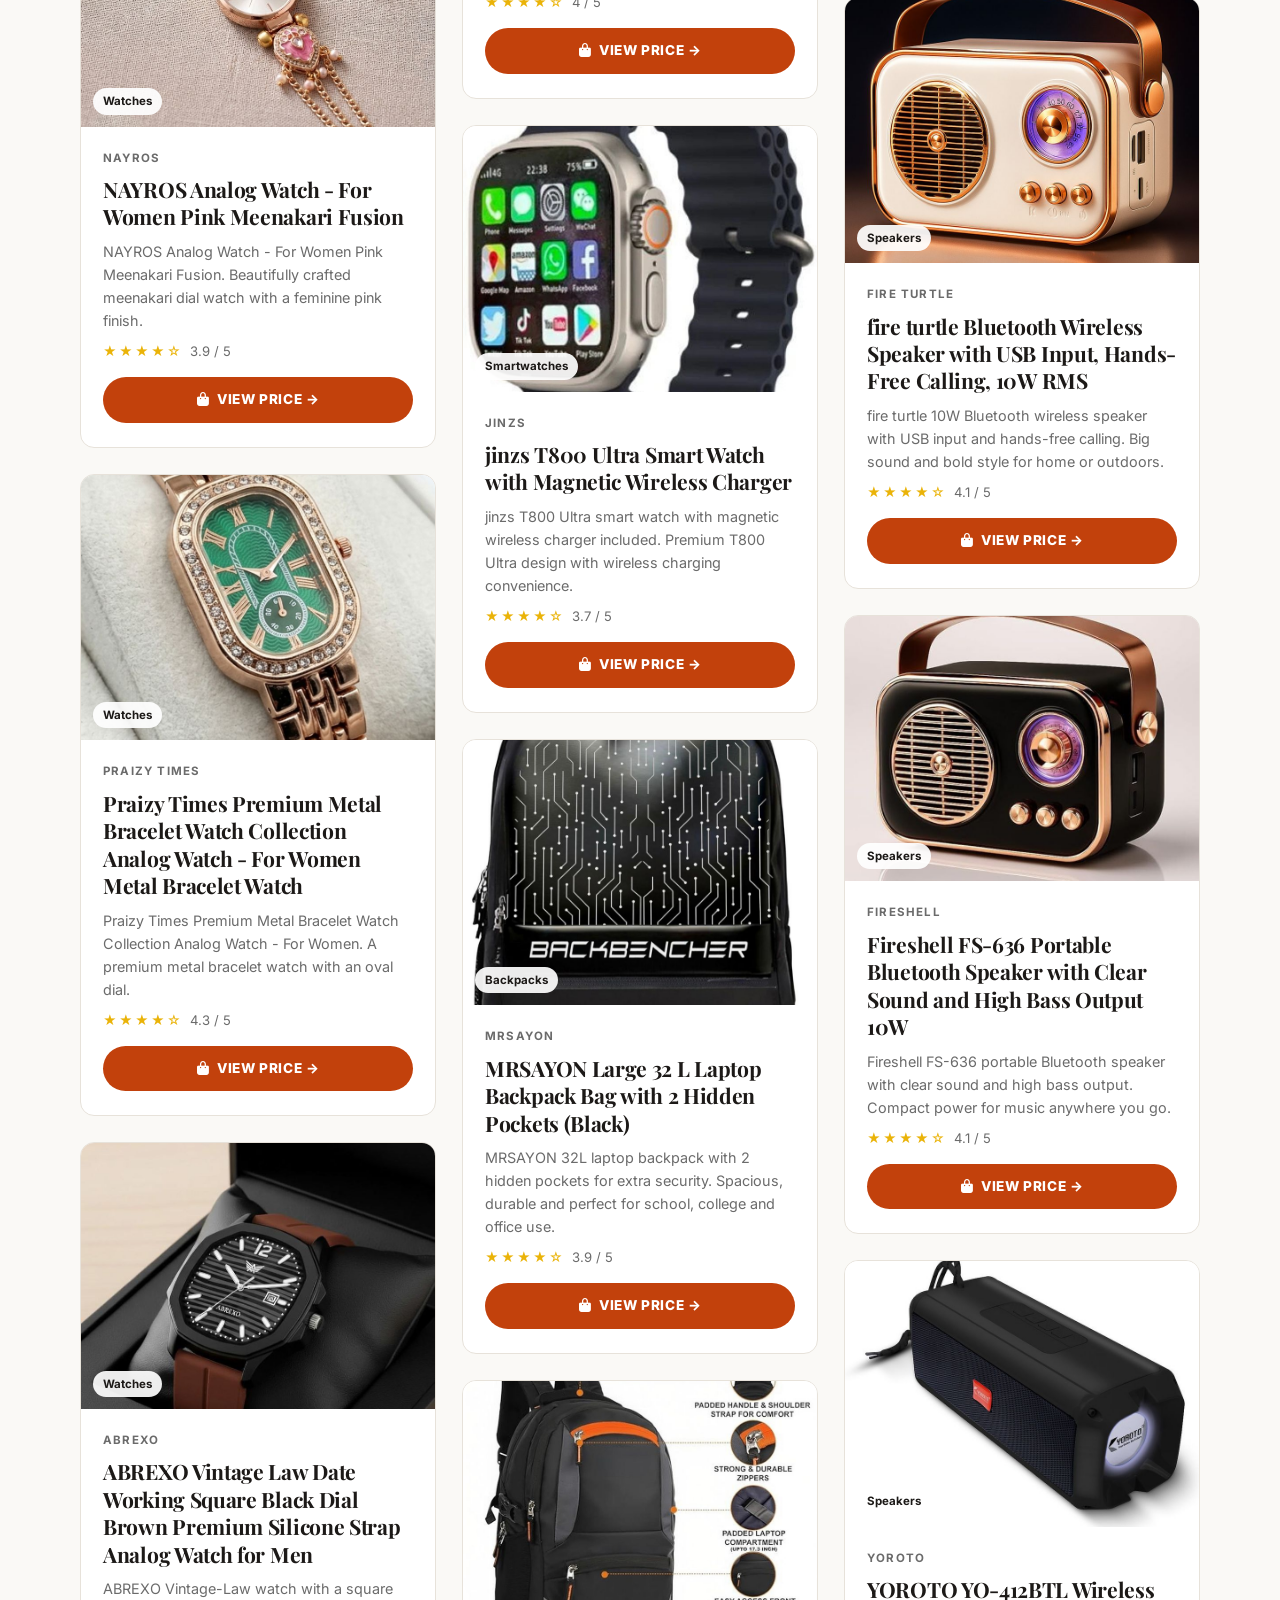
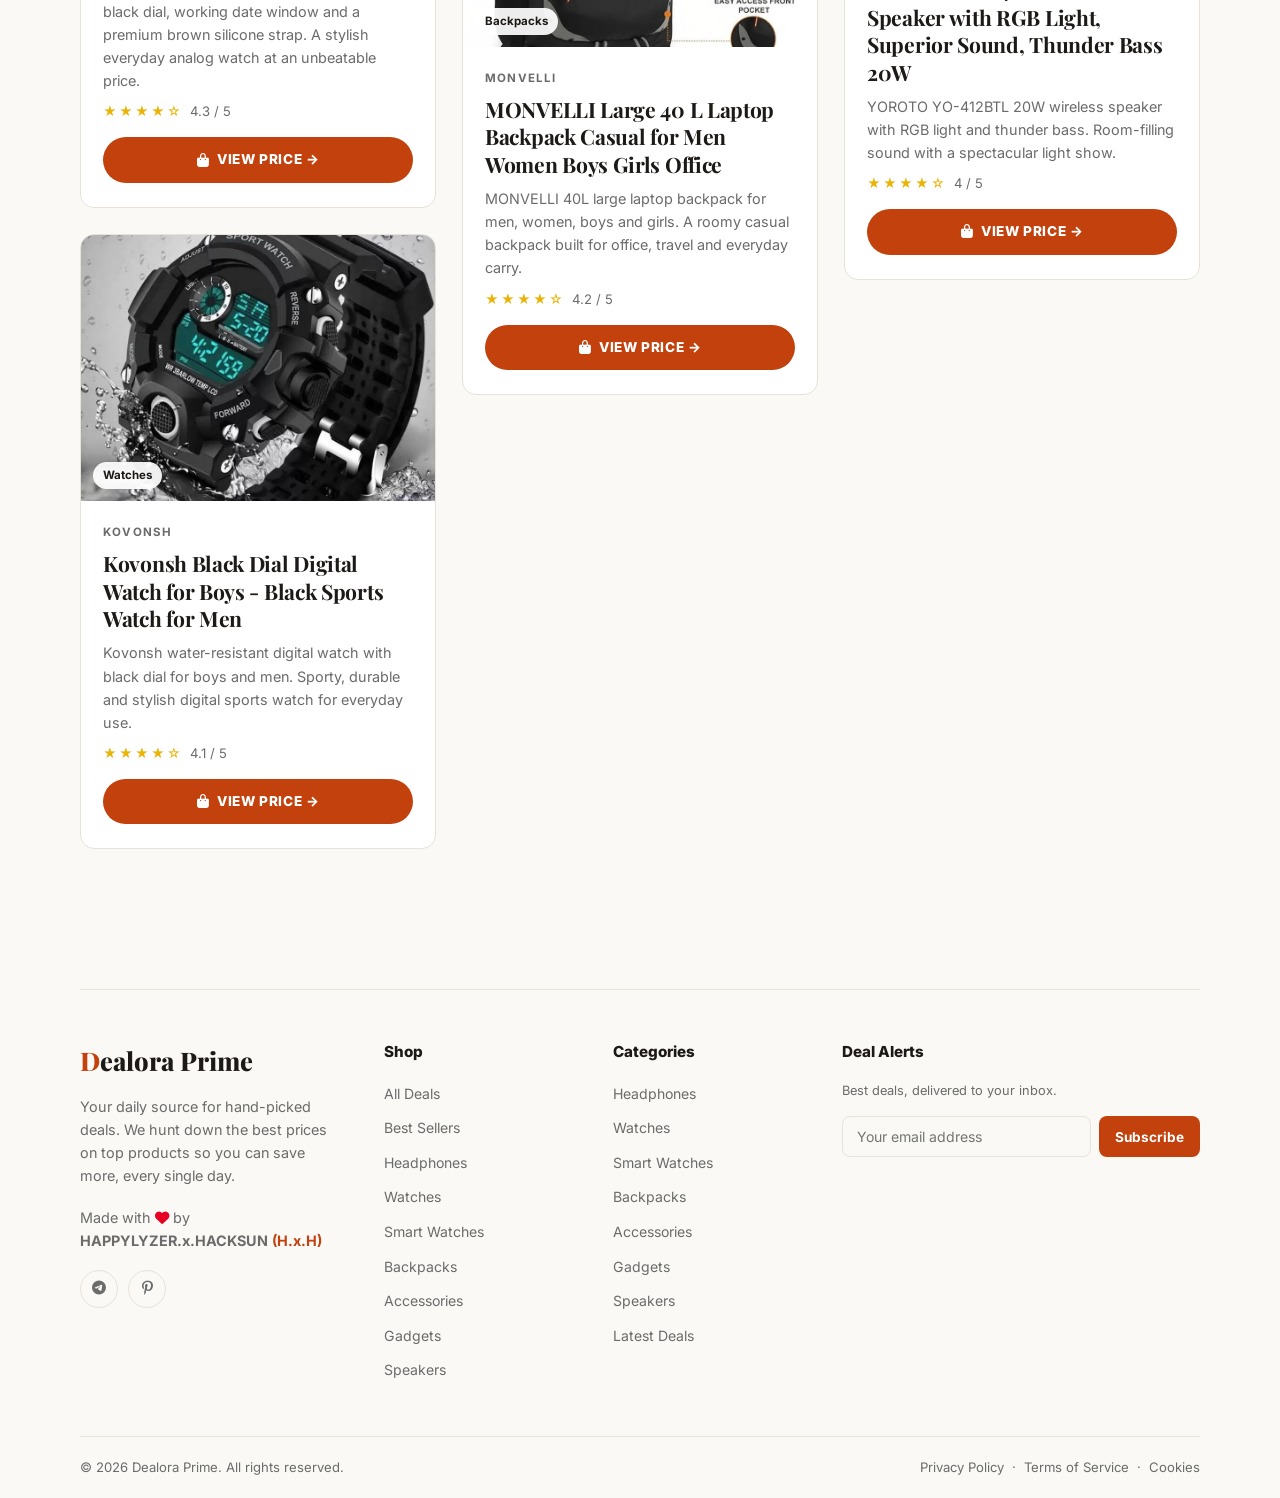
==== commit 04e4e704: "Add 14 new products (backpacks, accessories, gadgets, speakers) with images and categories" ====
--- a/index.html
+++ b/index.html
@@ -8,6 +8,7 @@
   <meta name="keywords" content="best deals india, flipkart deals, watch deals, headphone deals, smartwatch deals, budget watches, dealora prime">
   <meta name="robots" content="index, follow">
   <meta name="author" content="Dealora Prime">
+  <meta name="google-site-verification" content="Zs_fap0v0glhugbB2S-a4gGF0Et32JrUEmk69YEff4k" />
   <link rel="canonical" href="https://Dealora-prime.github.io/">
   <meta property="og:type" content="website">
   <meta property="og:title" content="Dealora Prime – Best Deals, Smart Savings">
@@ -50,6 +51,10 @@
               <li><a href="#" data-cat="headphones">Headphones</a></li>
               <li><a href="#" data-cat="watches">Watches</a></li>
               <li><a href="#" data-cat="smartwatches">Smart Watches</a></li>
+              <li><a href="#" data-cat="backpacks">Backpacks</a></li>
+              <li><a href="#" data-cat="accessories">Accessories</a></li>
+              <li><a href="#" data-cat="gadgets">Gadgets</a></li>
+              <li><a href="#" data-cat="speakers">Speakers</a></li>
             </ul>
           </li>
           <li class="dropdown-parent">
@@ -60,6 +65,10 @@
               <li><a href="#" data-cat="headphones">Headphones</a></li>
               <li><a href="#" data-cat="watches">Watches</a></li>
               <li><a href="#" data-cat="smartwatches">Smart Watches</a></li>
+              <li><a href="#" data-cat="backpacks">Backpacks</a></li>
+              <li><a href="#" data-cat="accessories">Accessories</a></li>
+              <li><a href="#" data-cat="gadgets">Gadgets</a></li>
+              <li><a href="#" data-cat="speakers">Speakers</a></li>
             </ul>
           </li>
           <li><a href="#" data-cat="all">All Deals</a></li>
@@ -98,6 +107,10 @@
         <button class="filter-item" data-cat="headphones">Headphones</button>
         <button class="filter-item" data-cat="watches">Watches</button>
         <button class="filter-item" data-cat="smartwatches">Smart Watches</button>
+        <button class="filter-item" data-cat="backpacks">Backpacks</button>
+        <button class="filter-item" data-cat="accessories">Accessories</button>
+        <button class="filter-item" data-cat="gadgets">Gadgets</button>
+        <button class="filter-item" data-cat="speakers">Speakers</button>
       </div>
       <div class="blog-masonry" id="productGrid"></div>
     </section>
@@ -114,8 +127,8 @@
           <a href="https://pin.it/5lx5MN68U" target="_blank" rel="noopener" aria-label="Pinterest"><i class="fab fa-pinterest-p"></i></a>
         </div>
       </div>
-      <div class="footer-col"><h4>Shop</h4><ul class="footer-links"><li><a href="#" data-cat="all">All Deals</a></li><li><a href="#" data-cat="hot">Best Sellers</a></li><li><a href="#" data-cat="headphones">Headphones</a></li><li><a href="#" data-cat="watches">Watches</a></li><li><a href="#" data-cat="smartwatches">Smart Watches</a></li></ul></div>
-      <div class="footer-col"><h4>Categories</h4><ul class="footer-links"><li><a href="#" data-cat="headphones">Headphones</a></li><li><a href="#" data-cat="watches">Watches</a></li><li><a href="#" data-cat="smartwatches">Smart Watches</a></li><li><a href="#" data-cat="all">Latest Deals</a></li></ul></div>
+      <div class="footer-col"><h4>Shop</h4><ul class="footer-links"><li><a href="#" data-cat="all">All Deals</a></li><li><a href="#" data-cat="hot">Best Sellers</a></li><li><a href="#" data-cat="headphones">Headphones</a></li><li><a href="#" data-cat="watches">Watches</a></li><li><a href="#" data-cat="smartwatches">Smart Watches</a></li><li><a href="#" data-cat="backpacks">Backpacks</a></li><li><a href="#" data-cat="accessories">Accessories</a></li><li><a href="#" data-cat="gadgets">Gadgets</a></li><li><a href="#" data-cat="speakers">Speakers</a></li></ul></div>
+      <div class="footer-col"><h4>Categories</h4><ul class="footer-links"><li><a href="#" data-cat="headphones">Headphones</a></li><li><a href="#" data-cat="watches">Watches</a></li><li><a href="#" data-cat="smartwatches">Smart Watches</a></li><li><a href="#" data-cat="backpacks">Backpacks</a></li><li><a href="#" data-cat="accessories">Accessories</a></li><li><a href="#" data-cat="gadgets">Gadgets</a></li><li><a href="#" data-cat="speakers">Speakers</a></li><li><a href="#" data-cat="all">Latest Deals</a></li></ul></div>
       <div class="footer-col" id="newsletter"><h4>Deal Alerts</h4><p style="color:var(--sub-text);font-size:clamp(0.78rem,1vw,0.9rem);margin-bottom:15px;">Best deals, delivered to your inbox.</p><form class="newsletter-form" onsubmit="event.preventDefault();alert('Thank you for subscribing!');"><input type="email" placeholder="Your email address" required><button type="submit">Subscribe</button></form></div>
     </div>
     <div class="footer-bottom"><span>&copy; 2026 Dealora Prime. All rights reserved.</span><div><a href="privacy.html">Privacy Policy</a> &nbsp;&middot;&nbsp; <a href="terms.html">Terms of Service</a> &nbsp;&middot;&nbsp; <a href="cookies.html">Cookies</a></div></div>
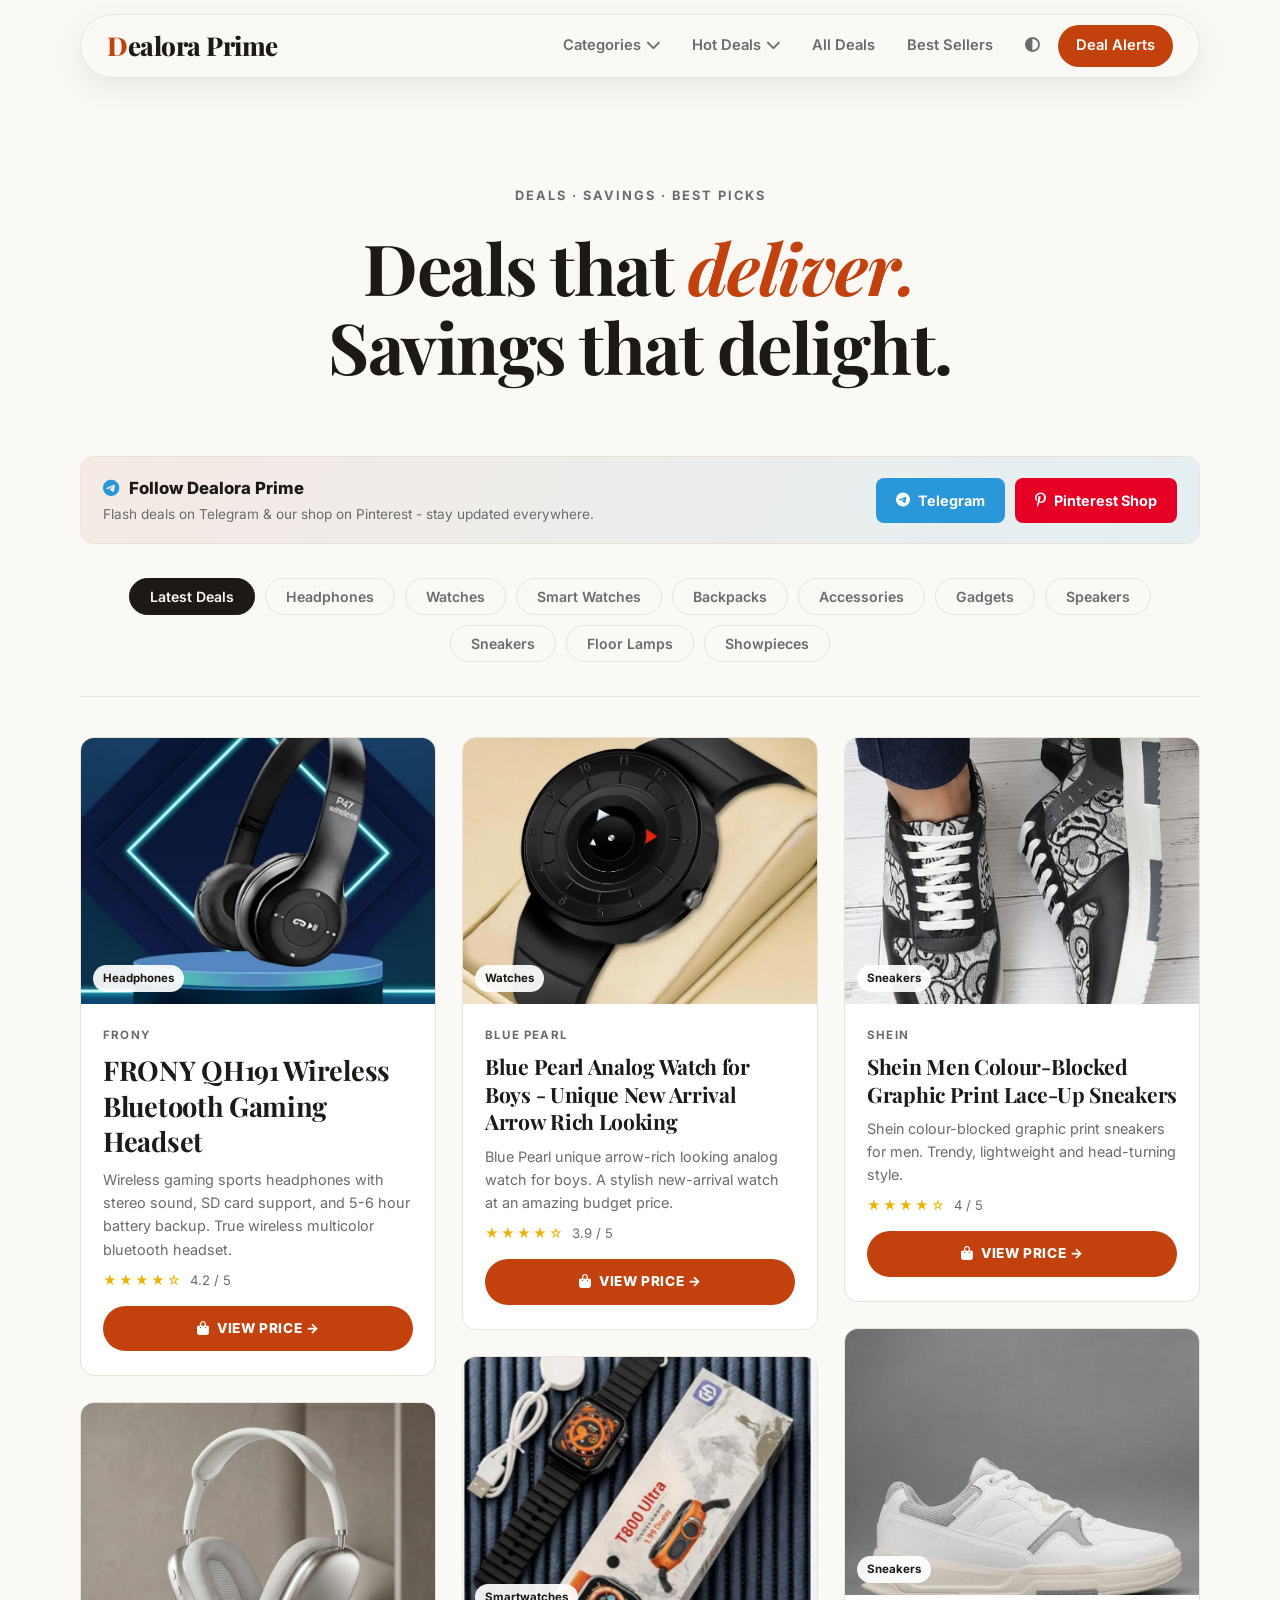
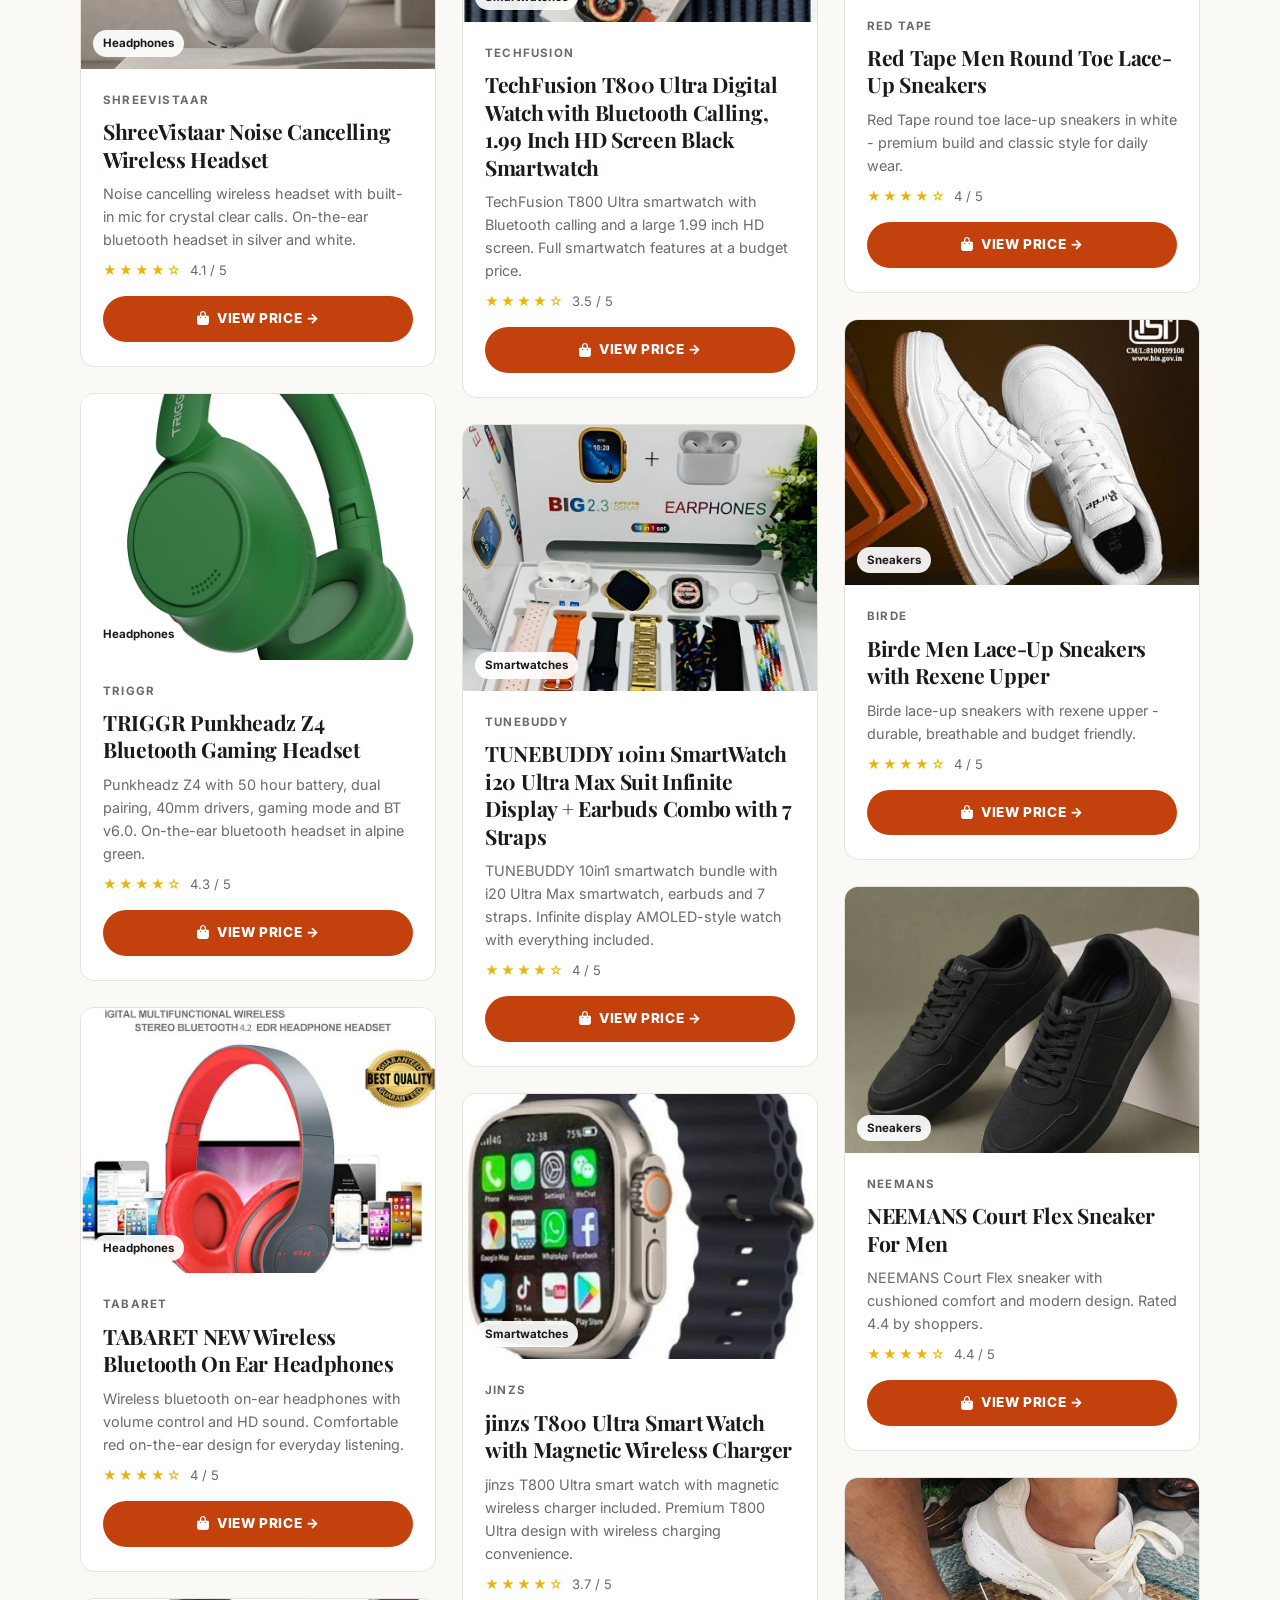
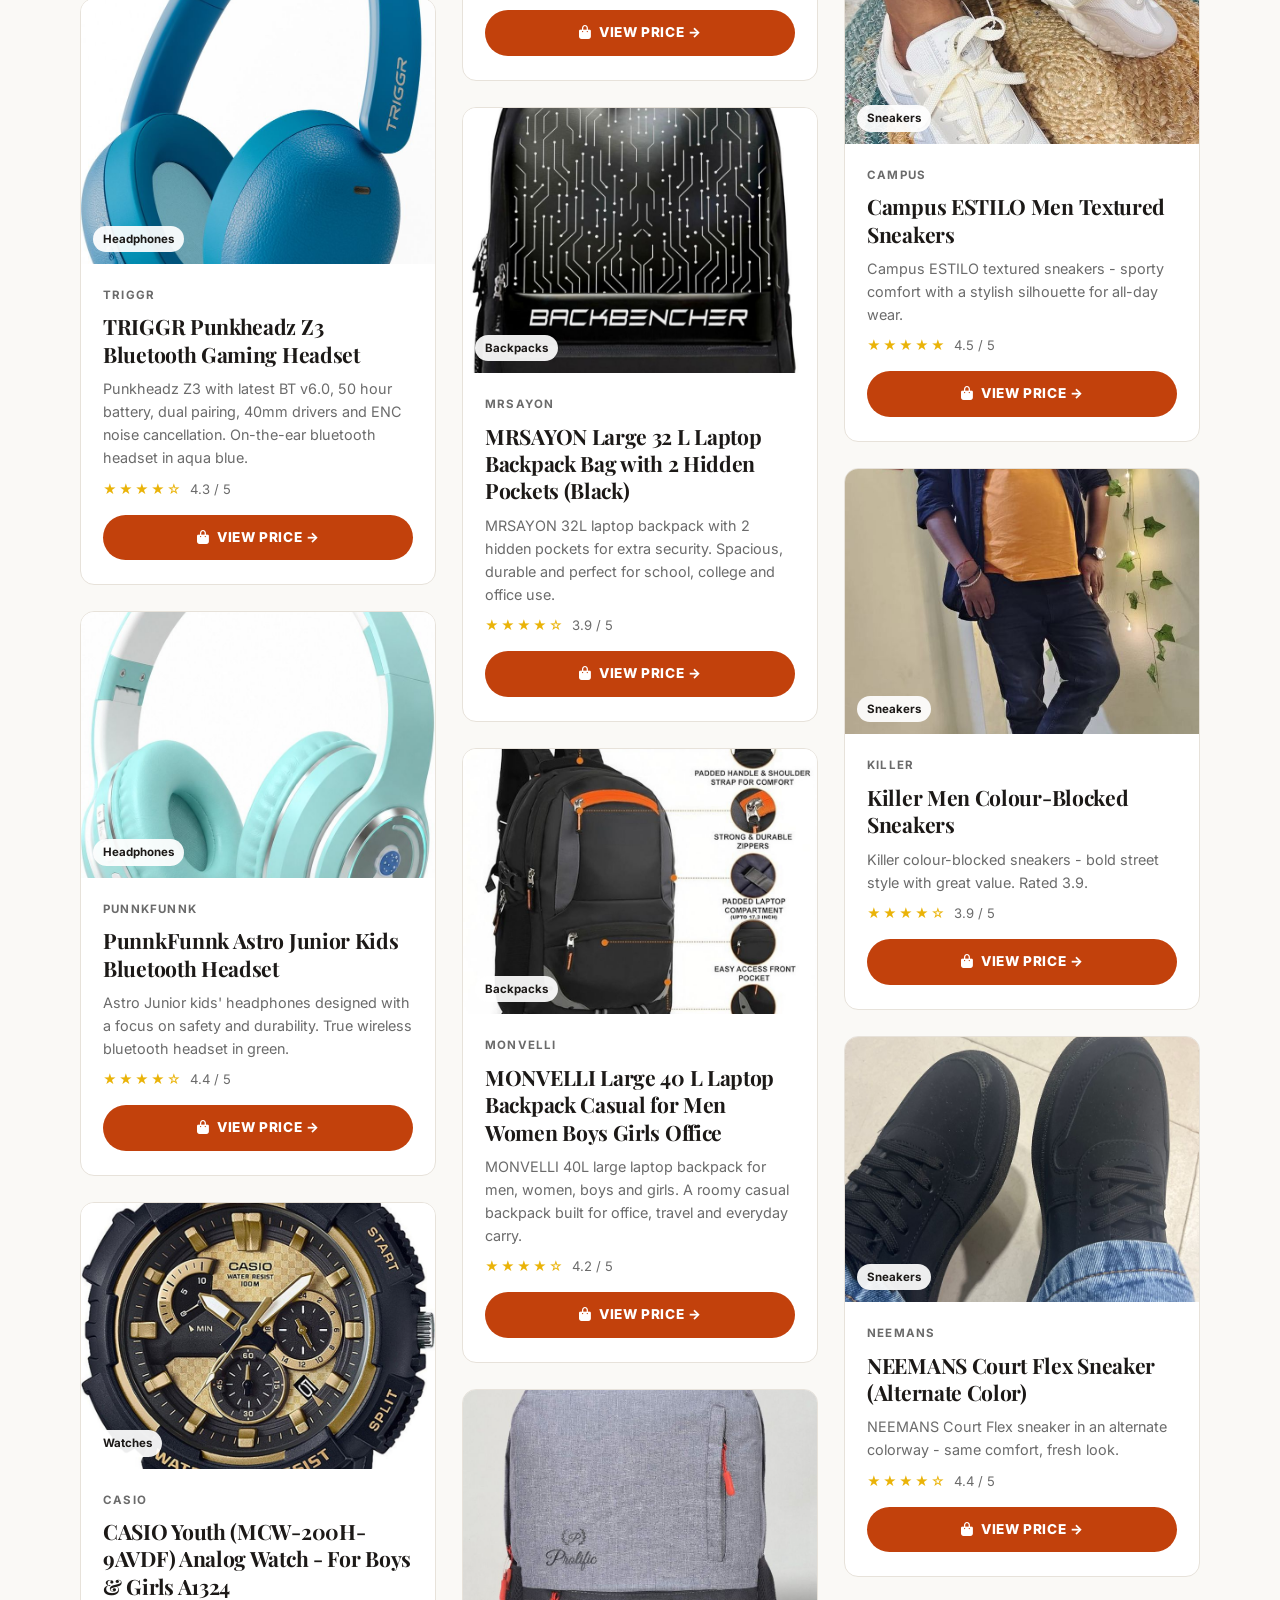
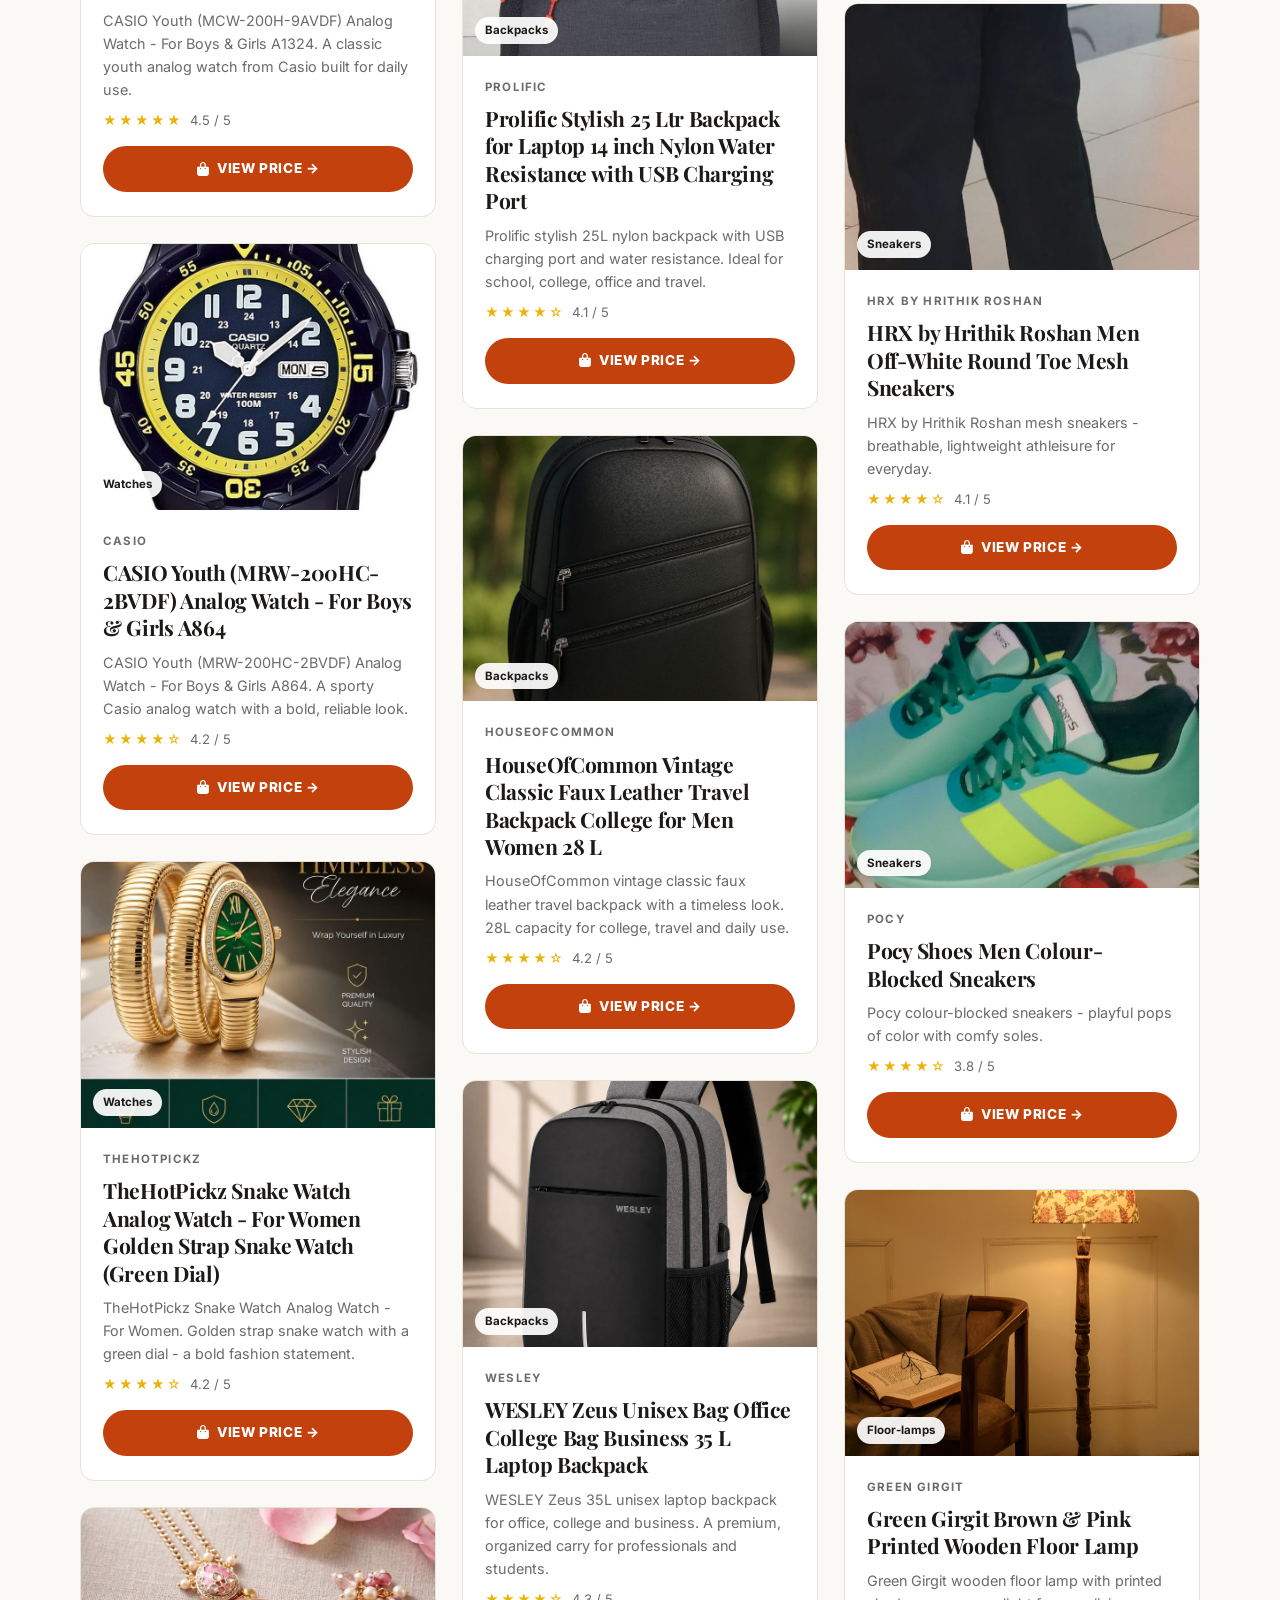
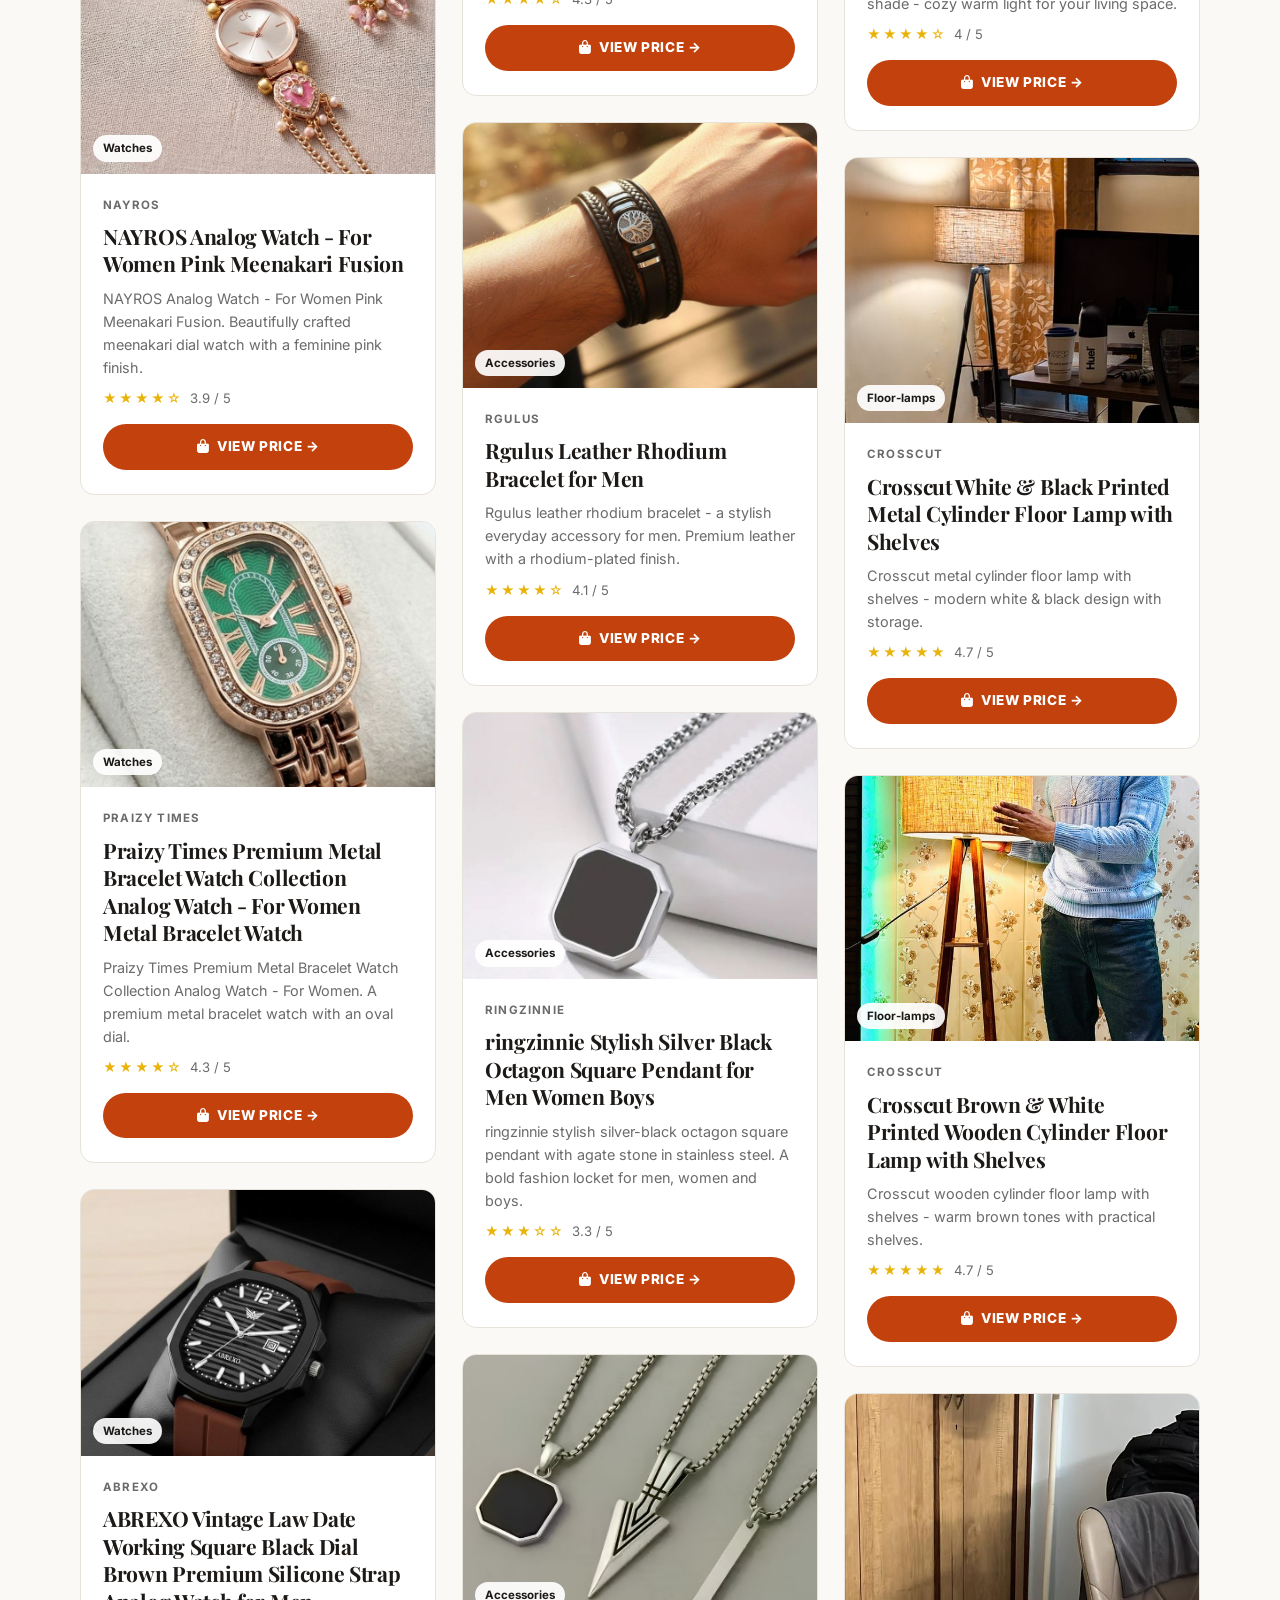
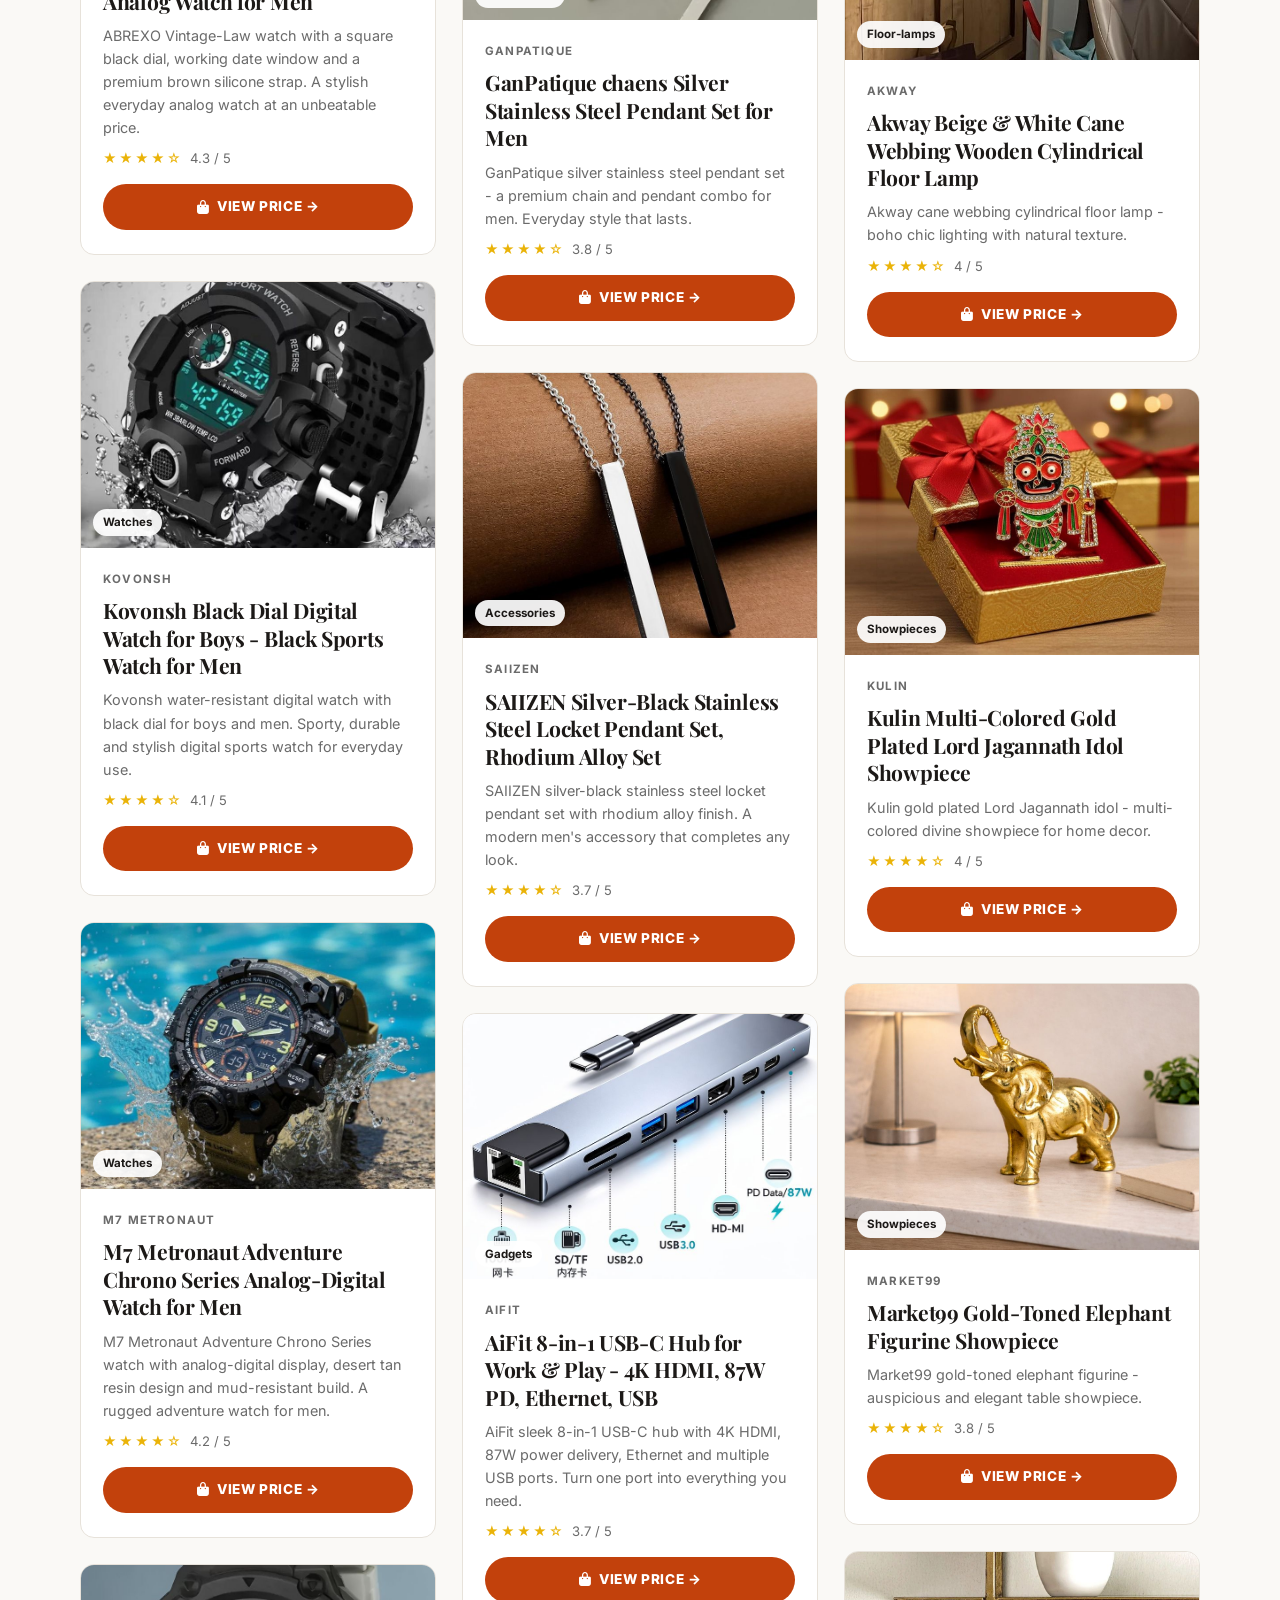
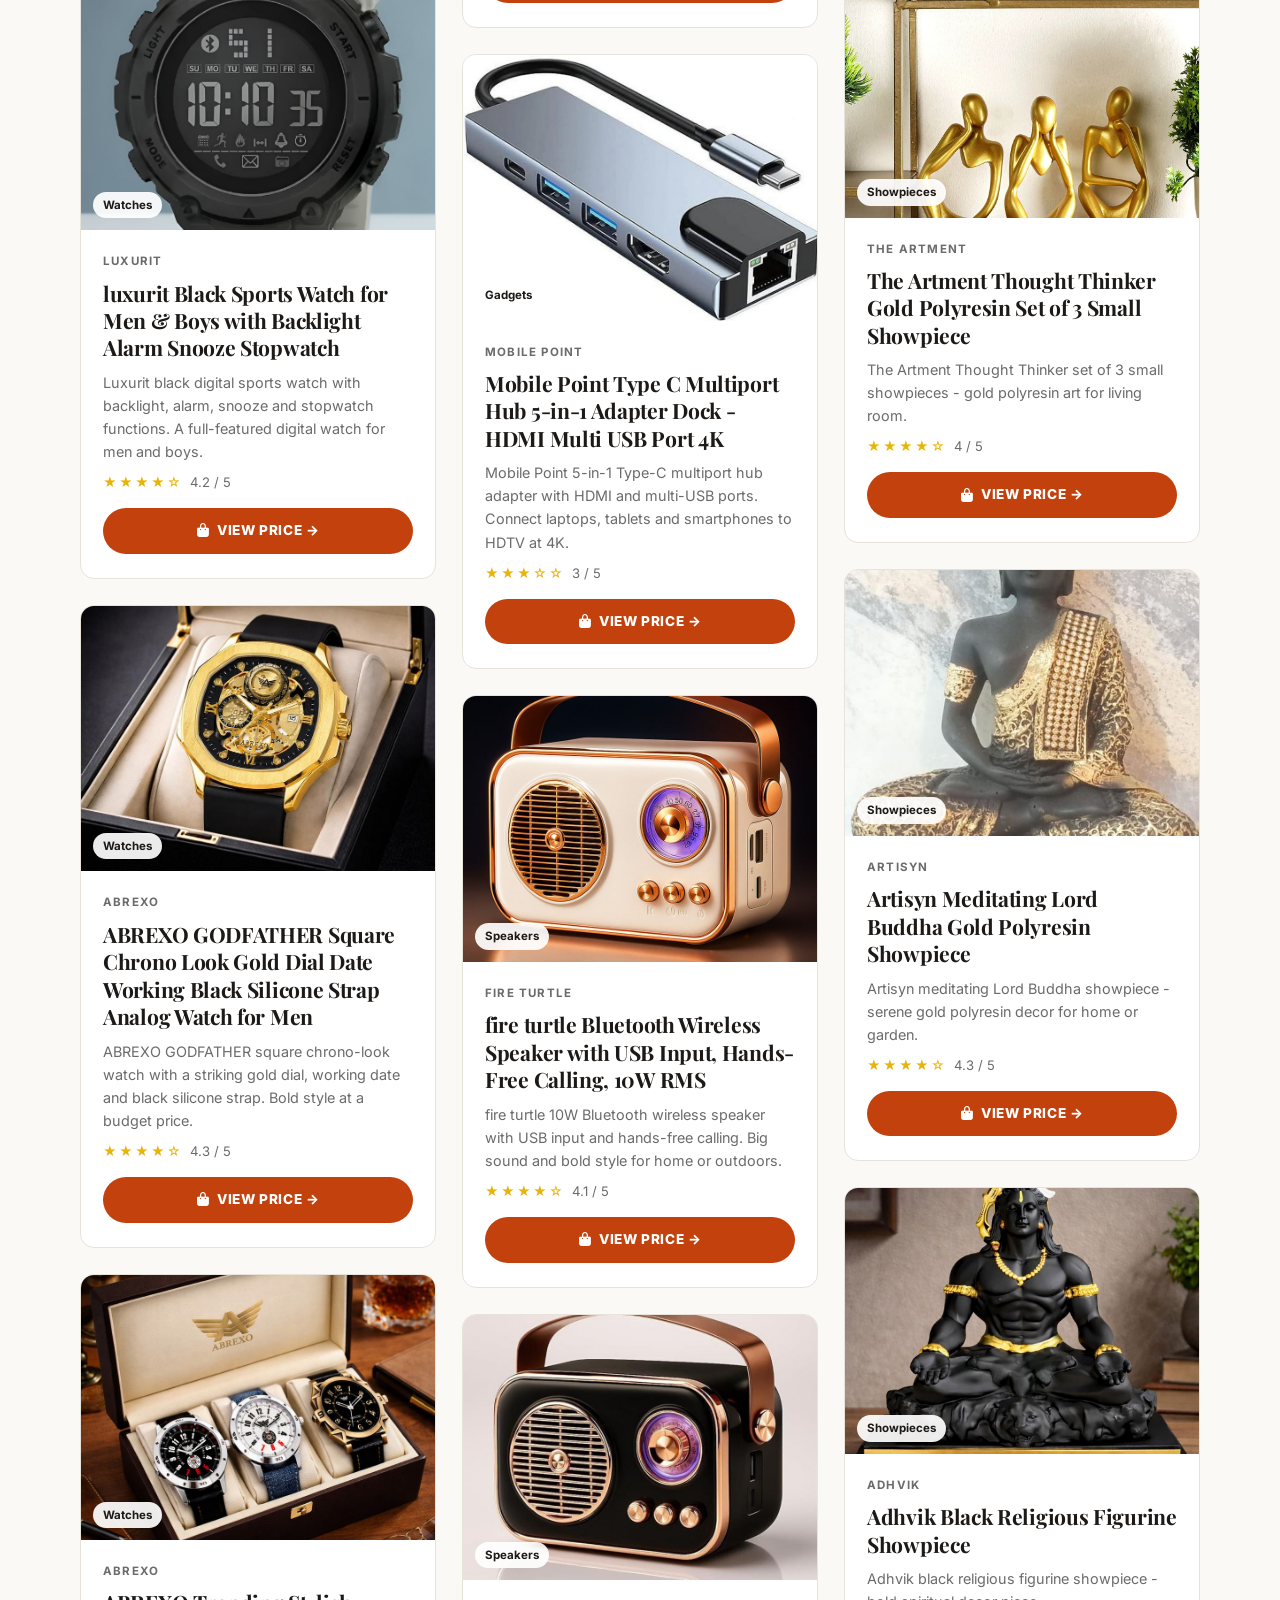
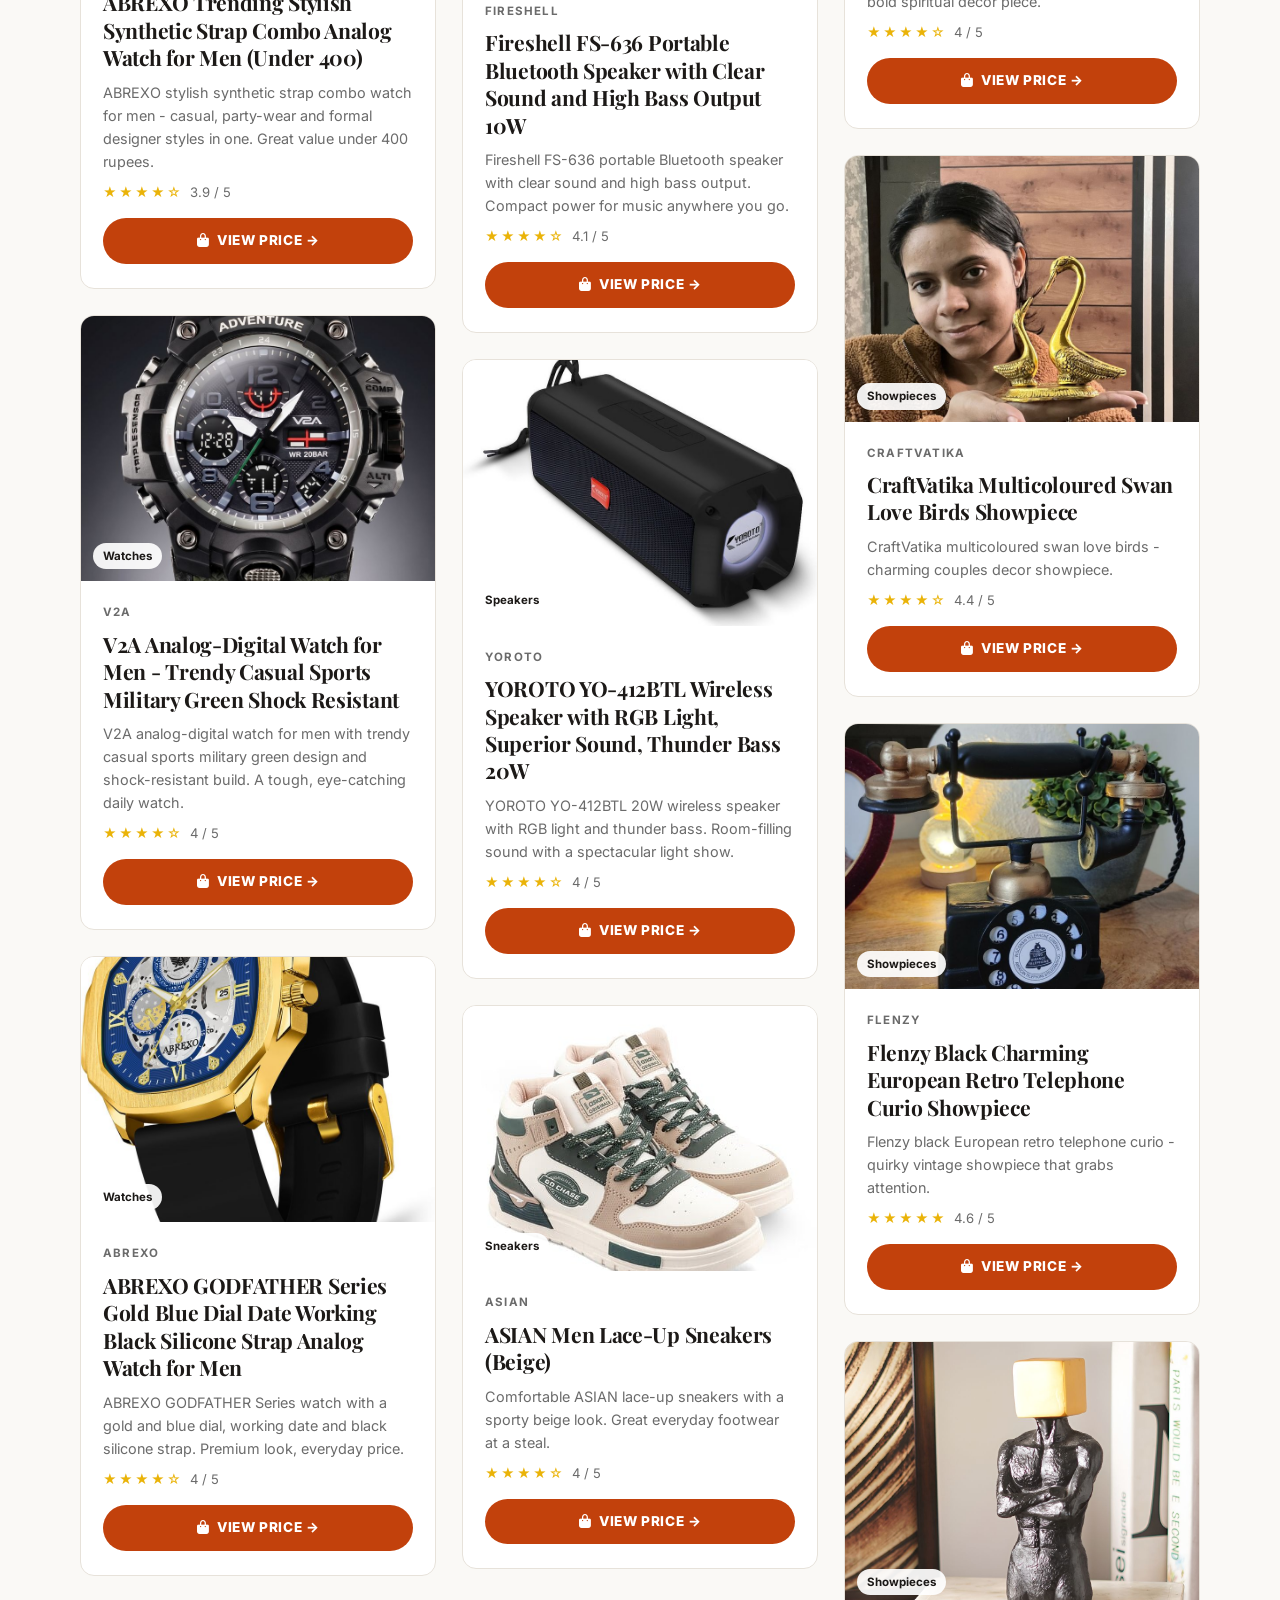
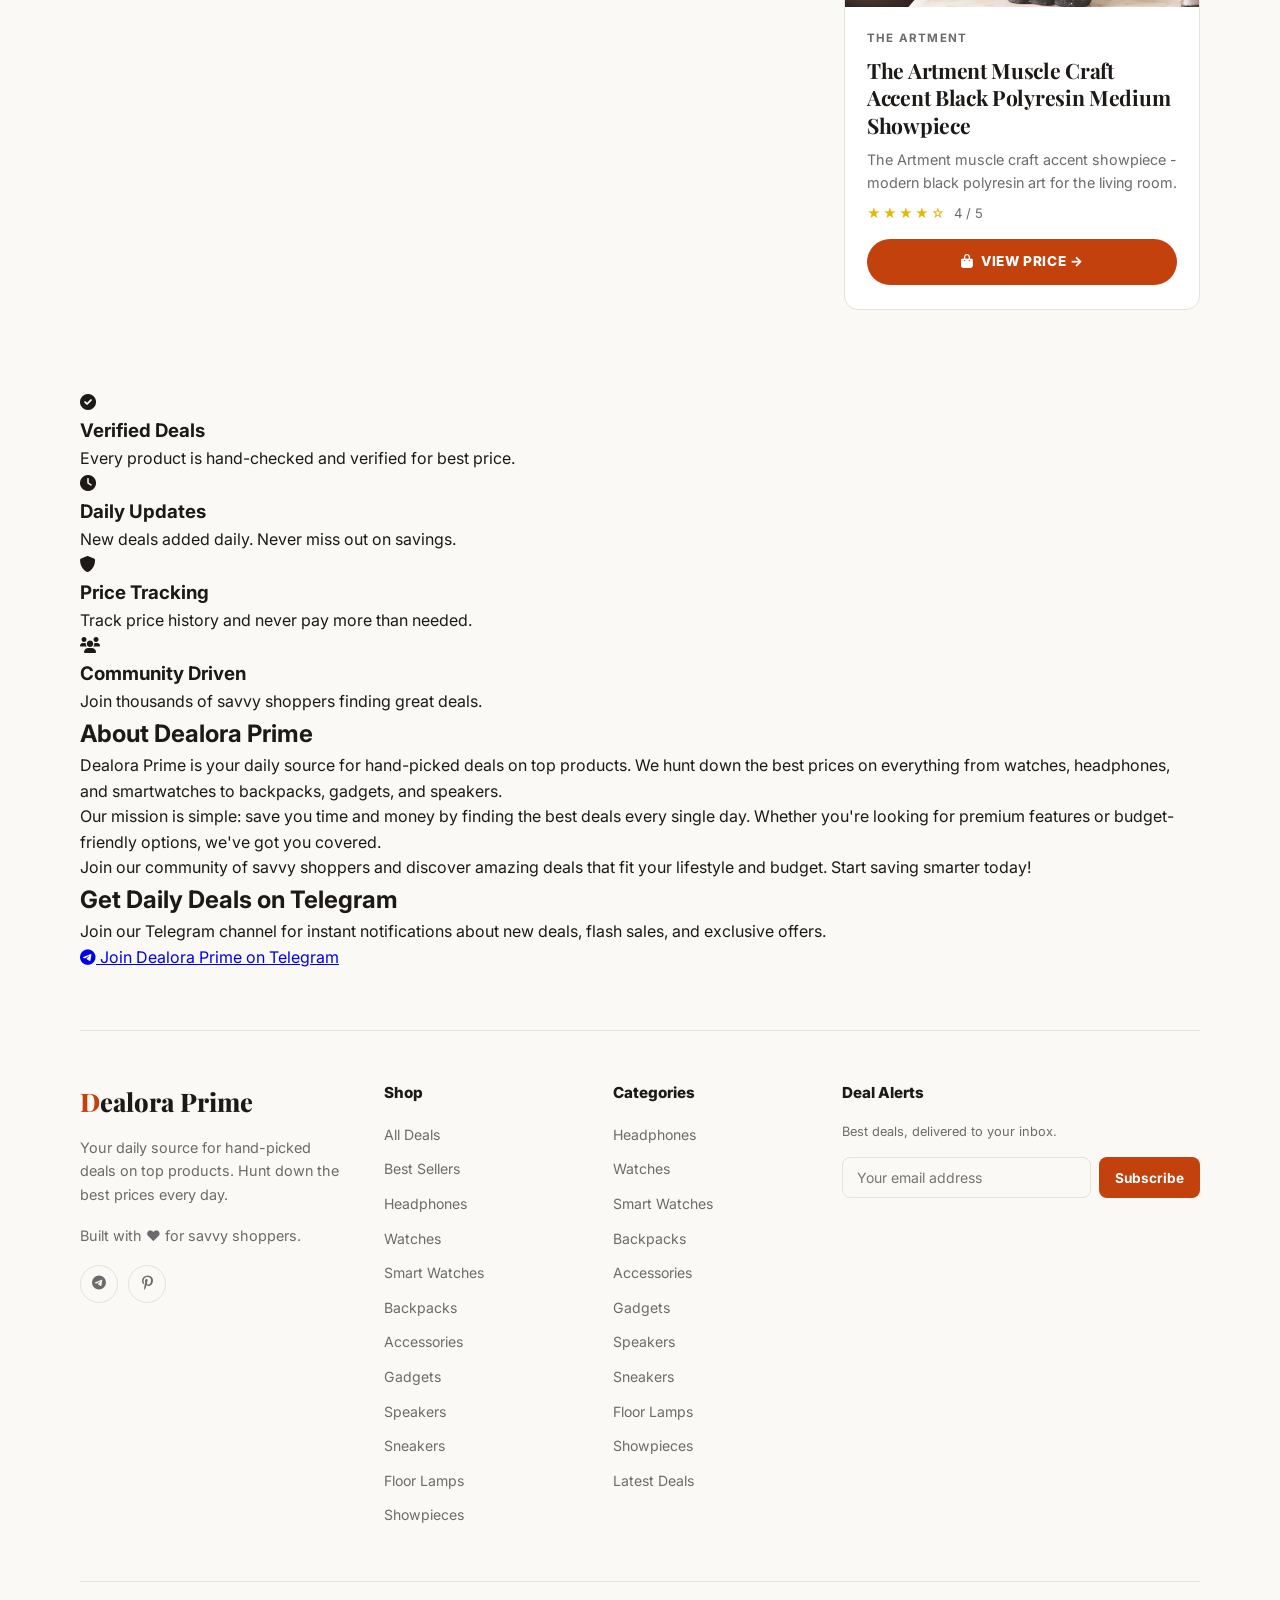
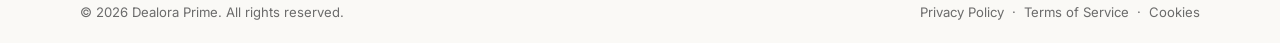
==== commit 80e8deec: "Add 22 new products (Ajio/Myntra sneakers, floor lamps, showpieces) with images and categories" ====
--- a/index.html
+++ b/index.html
@@ -55,6 +55,9 @@
               <li><a href="#" data-cat="accessories">Accessories</a></li>
               <li><a href="#" data-cat="gadgets">Gadgets</a></li>
               <li><a href="#" data-cat="speakers">Speakers</a></li>
+              <li><a href="#" data-cat="sneakers">Sneakers</a></li>
+              <li><a href="#" data-cat="floor-lamps">Floor Lamps</a></li>
+              <li><a href="#" data-cat="showpieces">Showpieces</a></li>
             </ul>
           </li>
           <li class="dropdown-parent">
@@ -69,6 +72,9 @@
               <li><a href="#" data-cat="accessories">Accessories</a></li>
               <li><a href="#" data-cat="gadgets">Gadgets</a></li>
               <li><a href="#" data-cat="speakers">Speakers</a></li>
+              <li><a href="#" data-cat="sneakers">Sneakers</a></li>
+              <li><a href="#" data-cat="floor-lamps">Floor Lamps</a></li>
+              <li><a href="#" data-cat="showpieces">Showpieces</a></li>
             </ul>
           </li>
           <li><a href="#" data-cat="all">All Deals</a></li>
@@ -111,24 +117,79 @@
         <button class="filter-item" data-cat="accessories">Accessories</button>
         <button class="filter-item" data-cat="gadgets">Gadgets</button>
         <button class="filter-item" data-cat="speakers">Speakers</button>
+        <button class="filter-item" data-cat="sneakers">Sneakers</button>
+        <button class="filter-item" data-cat="floor-lamps">Floor Lamps</button>
+        <button class="filter-item" data-cat="showpieces">Showpieces</button>
       </div>
       <div class="blog-masonry" id="productGrid"></div>
     </section>
+    
+    <section class="features-section container reveal">
+      <div class="features-grid">
+        <div class="feature-card">
+          <div class="feature-icon">
+            <i class="fas fa-check-circle"></i>
+          </div>
+          <h3>Verified Deals</h3>
+          <p>Every product is hand-checked and verified for best price.</p>
+        </div>
+        <div class="feature-card">
+          <div class="feature-icon">
+            <i class="fas fa-clock"></i>
+          </div>
+          <h3>Daily Updates</h3>
+          <p>New deals added daily. Never miss out on savings.</p>
+        </div>
+        <div class="feature-card">
+          <div class="feature-icon">
+            <i class="fas fa-shield-alt"></i>
+          </div>
+          <h3>Price Tracking</h3>
+          <p>Track price history and never pay more than needed.</p>
+        </div>
+        <div class="feature-card">
+          <div class="feature-icon">
+            <i class="fas fa-users"></i>
+          </div>
+          <h3>Community Driven</h3>
+          <p>Join thousands of savvy shoppers finding great deals.</p>
+        </div>
+      </div>
+    </section>
+    
+    <section class="dealora-stories container reveal">
+      <h2>About Dealora Prime</h2>
+      <div class="story-content">
+        <p>Dealora Prime is your daily source for hand-picked deals on top products. We hunt down the best prices on everything from watches, headphones, and smartwatches to backpacks, gadgets, and speakers.</p>
+        <p>Our mission is simple: save you time and money by finding the best deals every single day. Whether you're looking for premium features or budget-friendly options, we've got you covered.</p>
+        <p>Join our community of savvy shoppers and discover amazing deals that fit your lifestyle and budget. Start saving smarter today!</p>
+      </div>
+    </section>
+    
+    <section class="telegram-cta container reveal">
+      <div class="telegram-cta-content">
+        <h2>Get Daily Deals on Telegram</h2>
+        <p>Join our Telegram channel for instant notifications about new deals, flash sales, and exclusive offers.</p>
+        <a href="https://t.me/DealoraPrime" target="_blank" rel="noopener" class="telegram-cta-btn">
+          <i class="fab fa-telegram-plane"></i> Join Dealora Prime on Telegram
+        </a>
+      </div>
+    </section>
   </main>
-
+  
   <footer class="container">
     <div class="footer-grid">
       <div class="footer-col footer-about">
         <div class="footer-logo">Dealora Prime</div>
-        <p>Your daily source for hand-picked deals. We hunt down the best prices on top products so you can save more, every single day.</p>
-        <p class="footer-credit">Made with <i class="fas fa-heart" style="color:#e60023;"></i> by <strong>HAPPYLYZER.x.HACKSUN</strong> <span class="credit-short">(H.x.H)</span></p>
+        <p>Your daily source for hand-picked deals on top products. Hunt down the best prices every day.</p>
+        <p class="footer-credit">Built with &hearts; for savvy shoppers.</p>
         <div class="social-icons">
           <a href="https://t.me/DealoraPrime" target="_blank" rel="noopener" aria-label="Telegram"><i class="fab fa-telegram-plane"></i></a>
           <a href="https://pin.it/5lx5MN68U" target="_blank" rel="noopener" aria-label="Pinterest"><i class="fab fa-pinterest-p"></i></a>
         </div>
       </div>
-      <div class="footer-col"><h4>Shop</h4><ul class="footer-links"><li><a href="#" data-cat="all">All Deals</a></li><li><a href="#" data-cat="hot">Best Sellers</a></li><li><a href="#" data-cat="headphones">Headphones</a></li><li><a href="#" data-cat="watches">Watches</a></li><li><a href="#" data-cat="smartwatches">Smart Watches</a></li><li><a href="#" data-cat="backpacks">Backpacks</a></li><li><a href="#" data-cat="accessories">Accessories</a></li><li><a href="#" data-cat="gadgets">Gadgets</a></li><li><a href="#" data-cat="speakers">Speakers</a></li></ul></div>
-      <div class="footer-col"><h4>Categories</h4><ul class="footer-links"><li><a href="#" data-cat="headphones">Headphones</a></li><li><a href="#" data-cat="watches">Watches</a></li><li><a href="#" data-cat="smartwatches">Smart Watches</a></li><li><a href="#" data-cat="backpacks">Backpacks</a></li><li><a href="#" data-cat="accessories">Accessories</a></li><li><a href="#" data-cat="gadgets">Gadgets</a></li><li><a href="#" data-cat="speakers">Speakers</a></li><li><a href="#" data-cat="all">Latest Deals</a></li></ul></div>
+      <div class="footer-col"><h4>Shop</h4><ul class="footer-links"><li><a href="#" data-cat="all">All Deals</a></li><li><a href="#" data-cat="hot">Best Sellers</a></li><li><a href="#" data-cat="headphones">Headphones</a></li><li><a href="#" data-cat="watches">Watches</a></li><li><a href="#" data-cat="smartwatches">Smart Watches</a></li><li><a href="#" data-cat="backpacks">Backpacks</a></li><li><a href="#" data-cat="accessories">Accessories</a></li><li><a href="#" data-cat="gadgets">Gadgets</a></li><li><a href="#" data-cat="speakers">Speakers</a></li><li><a href="#" data-cat="sneakers">Sneakers</a></li><li><a href="#" data-cat="floor-lamps">Floor Lamps</a></li><li><a href="#" data-cat="showpieces">Showpieces</a></li></ul></div>
+      <div class="footer-col"><h4>Categories</h4><ul class="footer-links"><li><a href="#" data-cat="headphones">Headphones</a></li><li><a href="#" data-cat="watches">Watches</a></li><li><a href="#" data-cat="smartwatches">Smart Watches</a></li><li><a href="#" data-cat="backpacks">Backpacks</a></li><li><a href="#" data-cat="accessories">Accessories</a></li><li><a href="#" data-cat="gadgets">Gadgets</a></li><li><a href="#" data-cat="speakers">Speakers</a></li><li><a href="#" data-cat="sneakers">Sneakers</a></li><li><a href="#" data-cat="floor-lamps">Floor Lamps</a></li><li><a href="#" data-cat="showpieces">Showpieces</a></li><li><a href="#" data-cat="all">Latest Deals</a></li></ul></div>
       <div class="footer-col" id="newsletter"><h4>Deal Alerts</h4><p style="color:var(--sub-text);font-size:clamp(0.78rem,1vw,0.9rem);margin-bottom:15px;">Best deals, delivered to your inbox.</p><form class="newsletter-form" onsubmit="event.preventDefault();alert('Thank you for subscribing!');"><input type="email" placeholder="Your email address" required><button type="submit">Subscribe</button></form></div>
     </div>
     <div class="footer-bottom"><span>&copy; 2026 Dealora Prime. All rights reserved.</span><div><a href="privacy.html">Privacy Policy</a> &nbsp;&middot;&nbsp; <a href="terms.html">Terms of Service</a> &nbsp;&middot;&nbsp; <a href="cookies.html">Cookies</a></div></div>
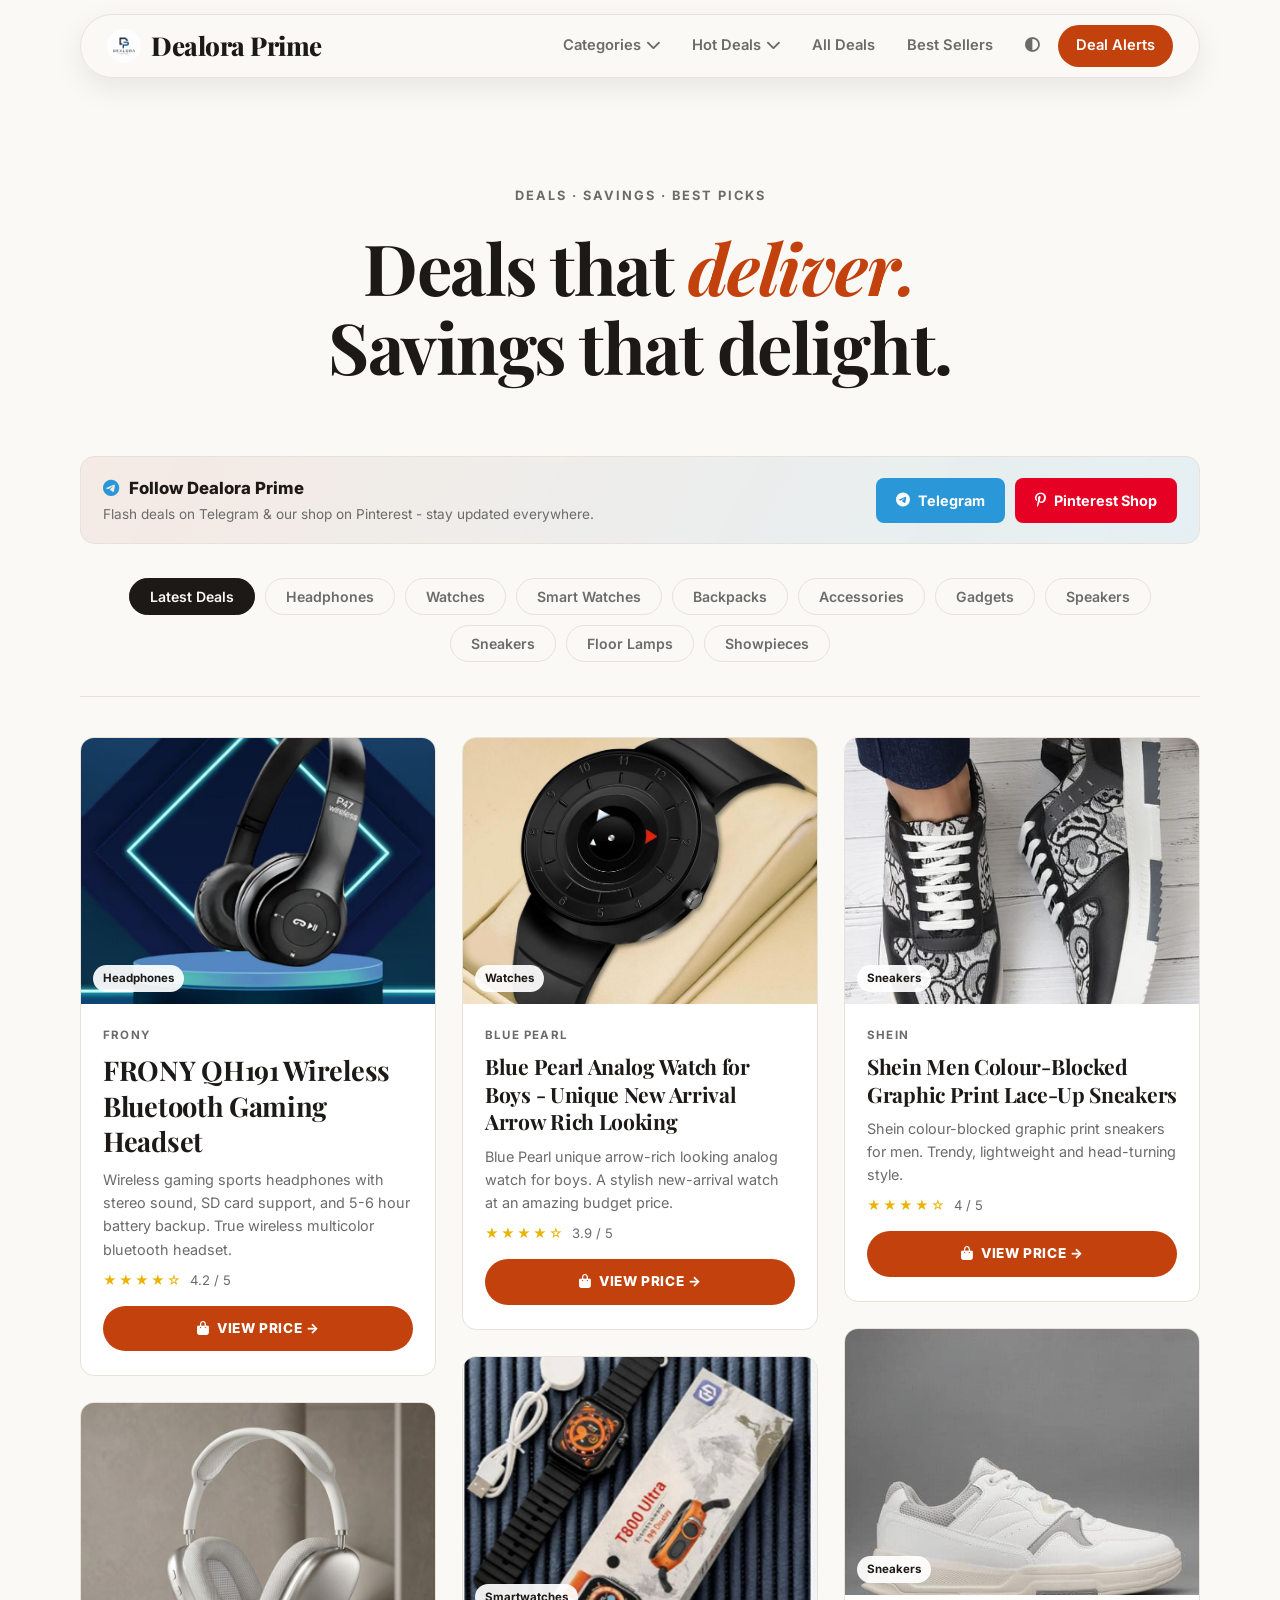
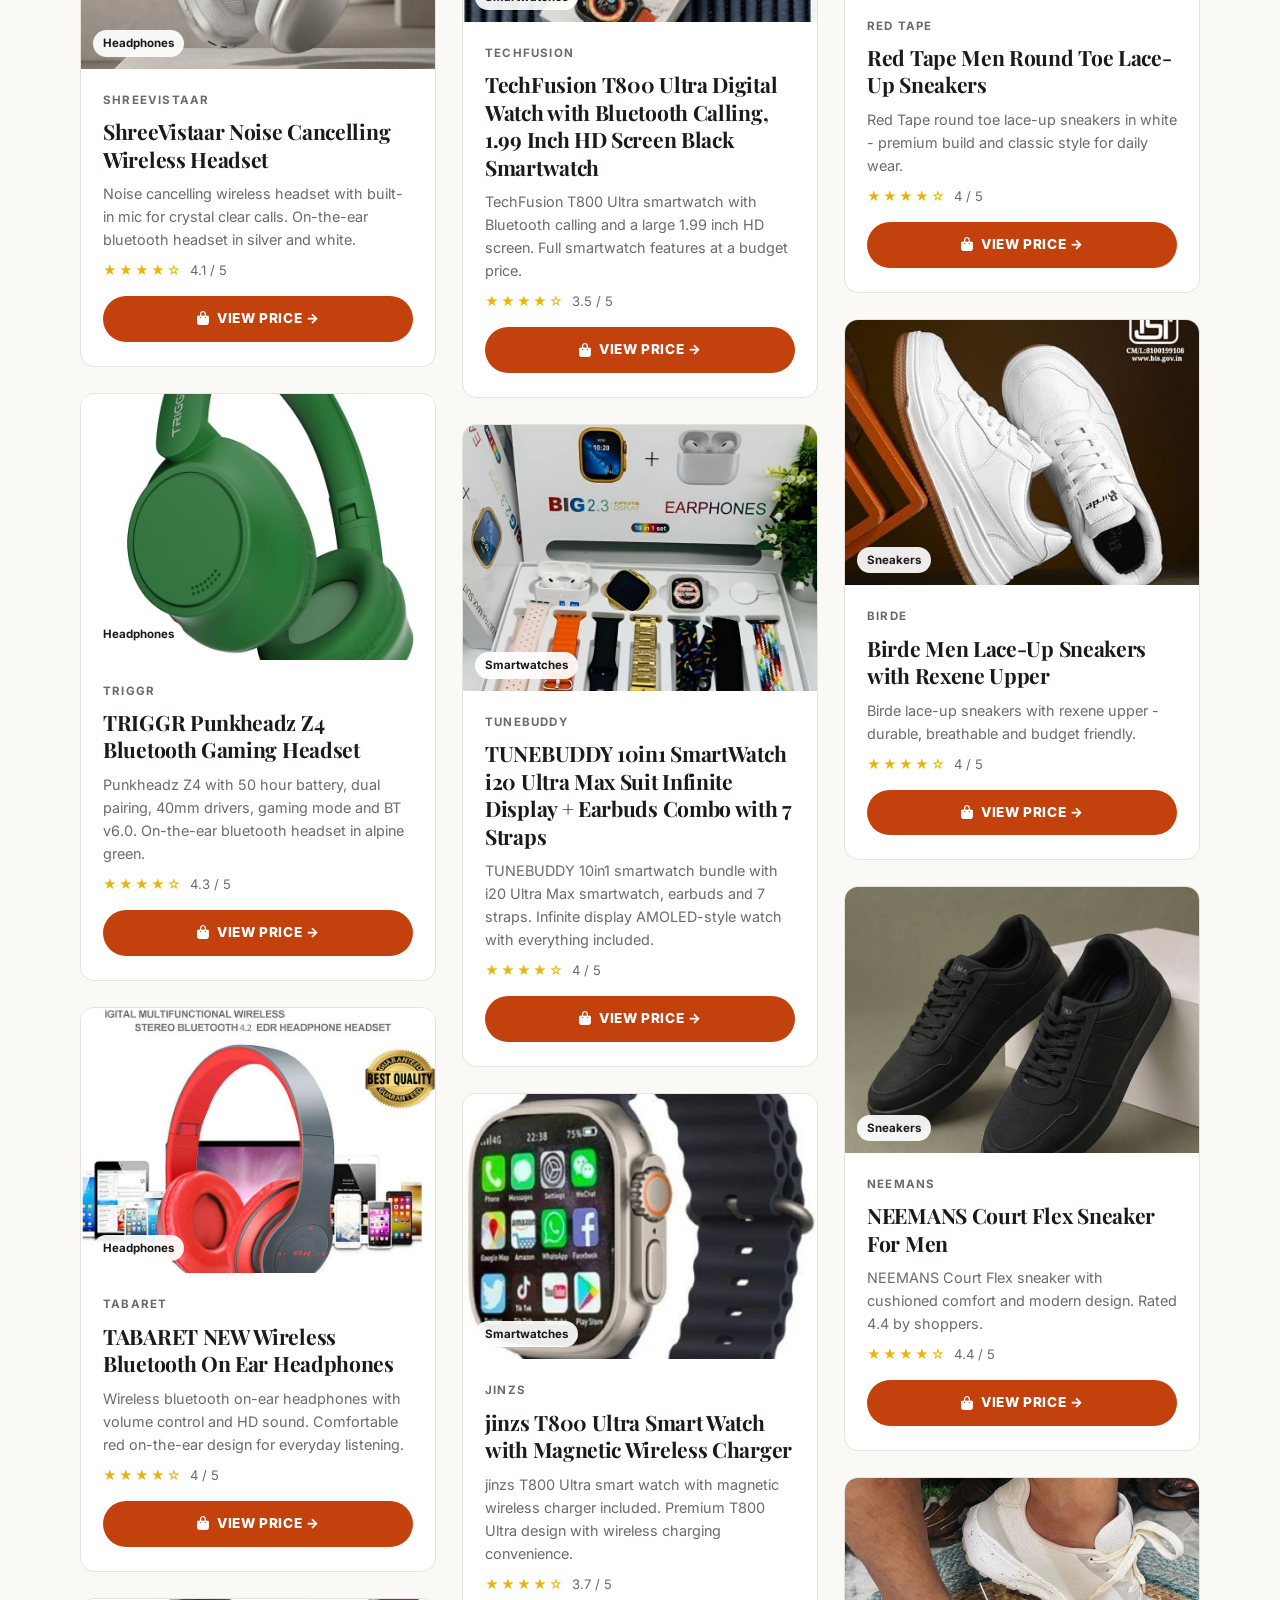
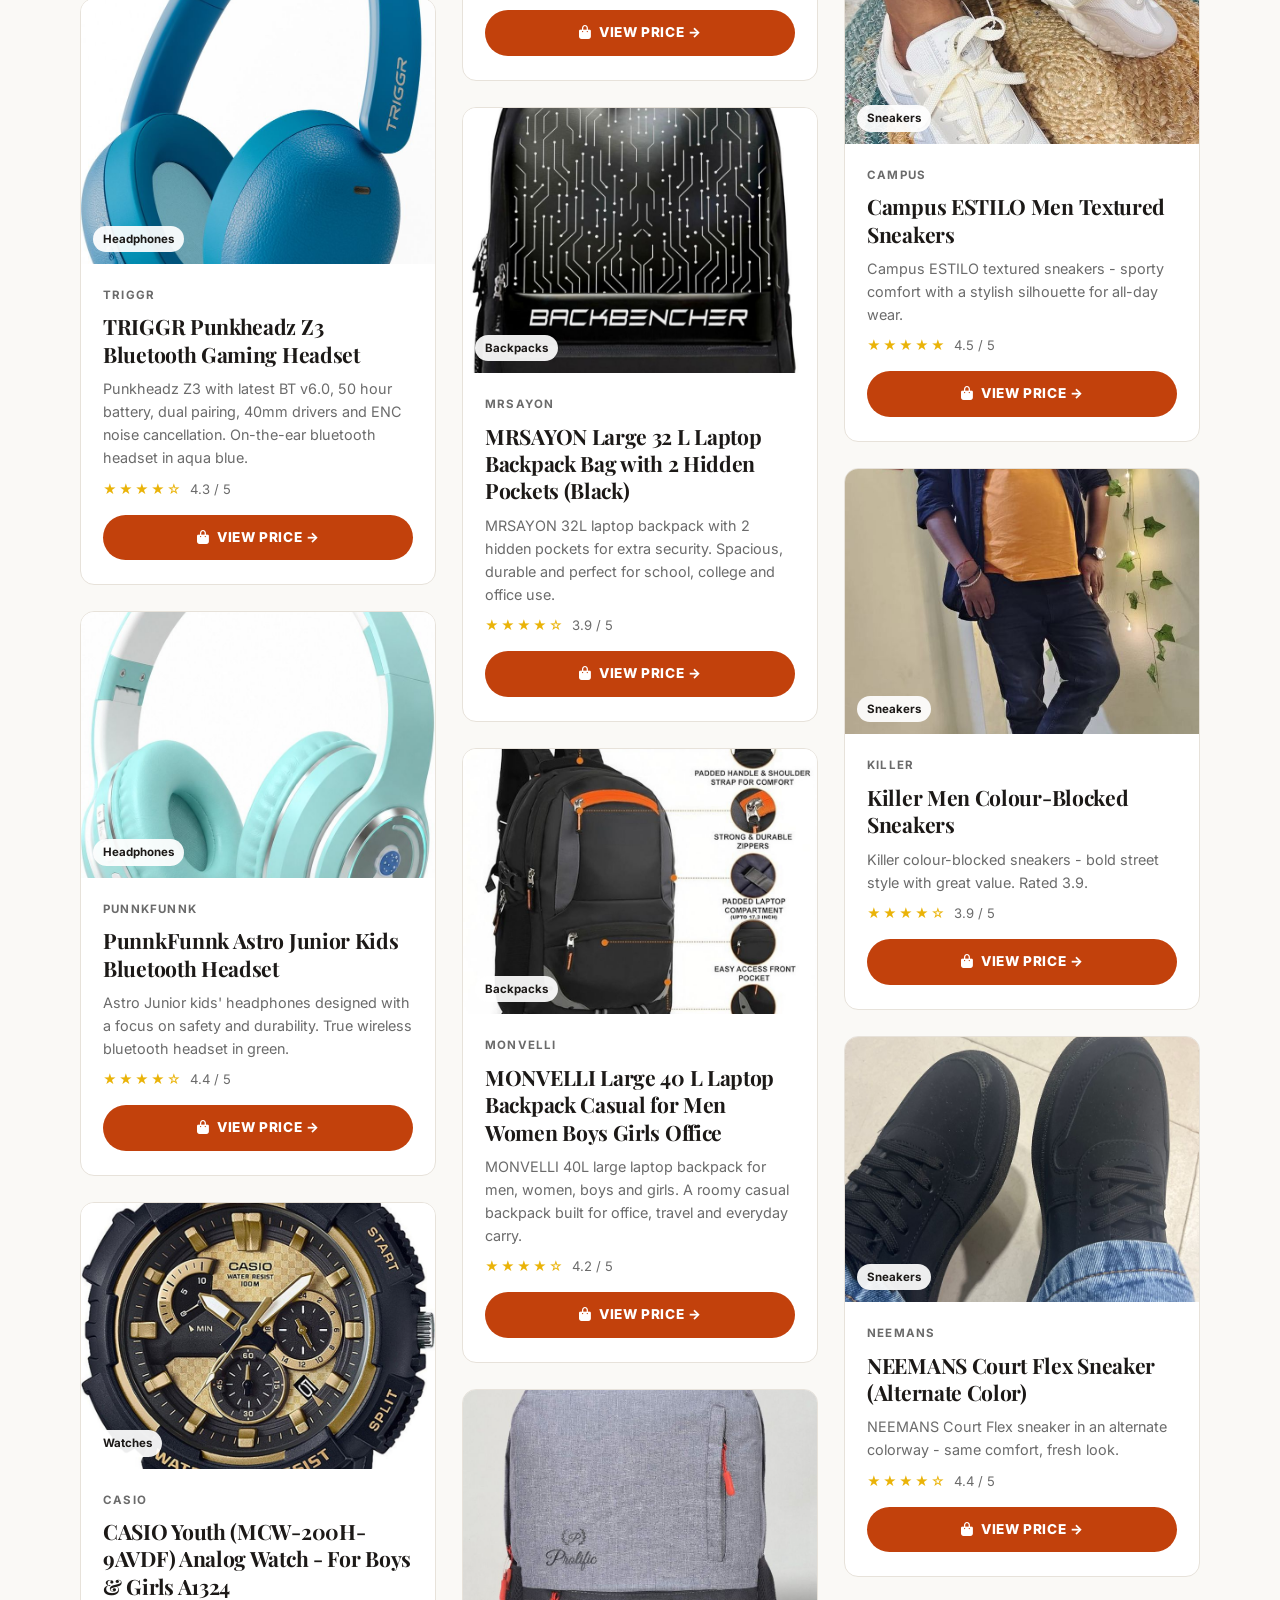
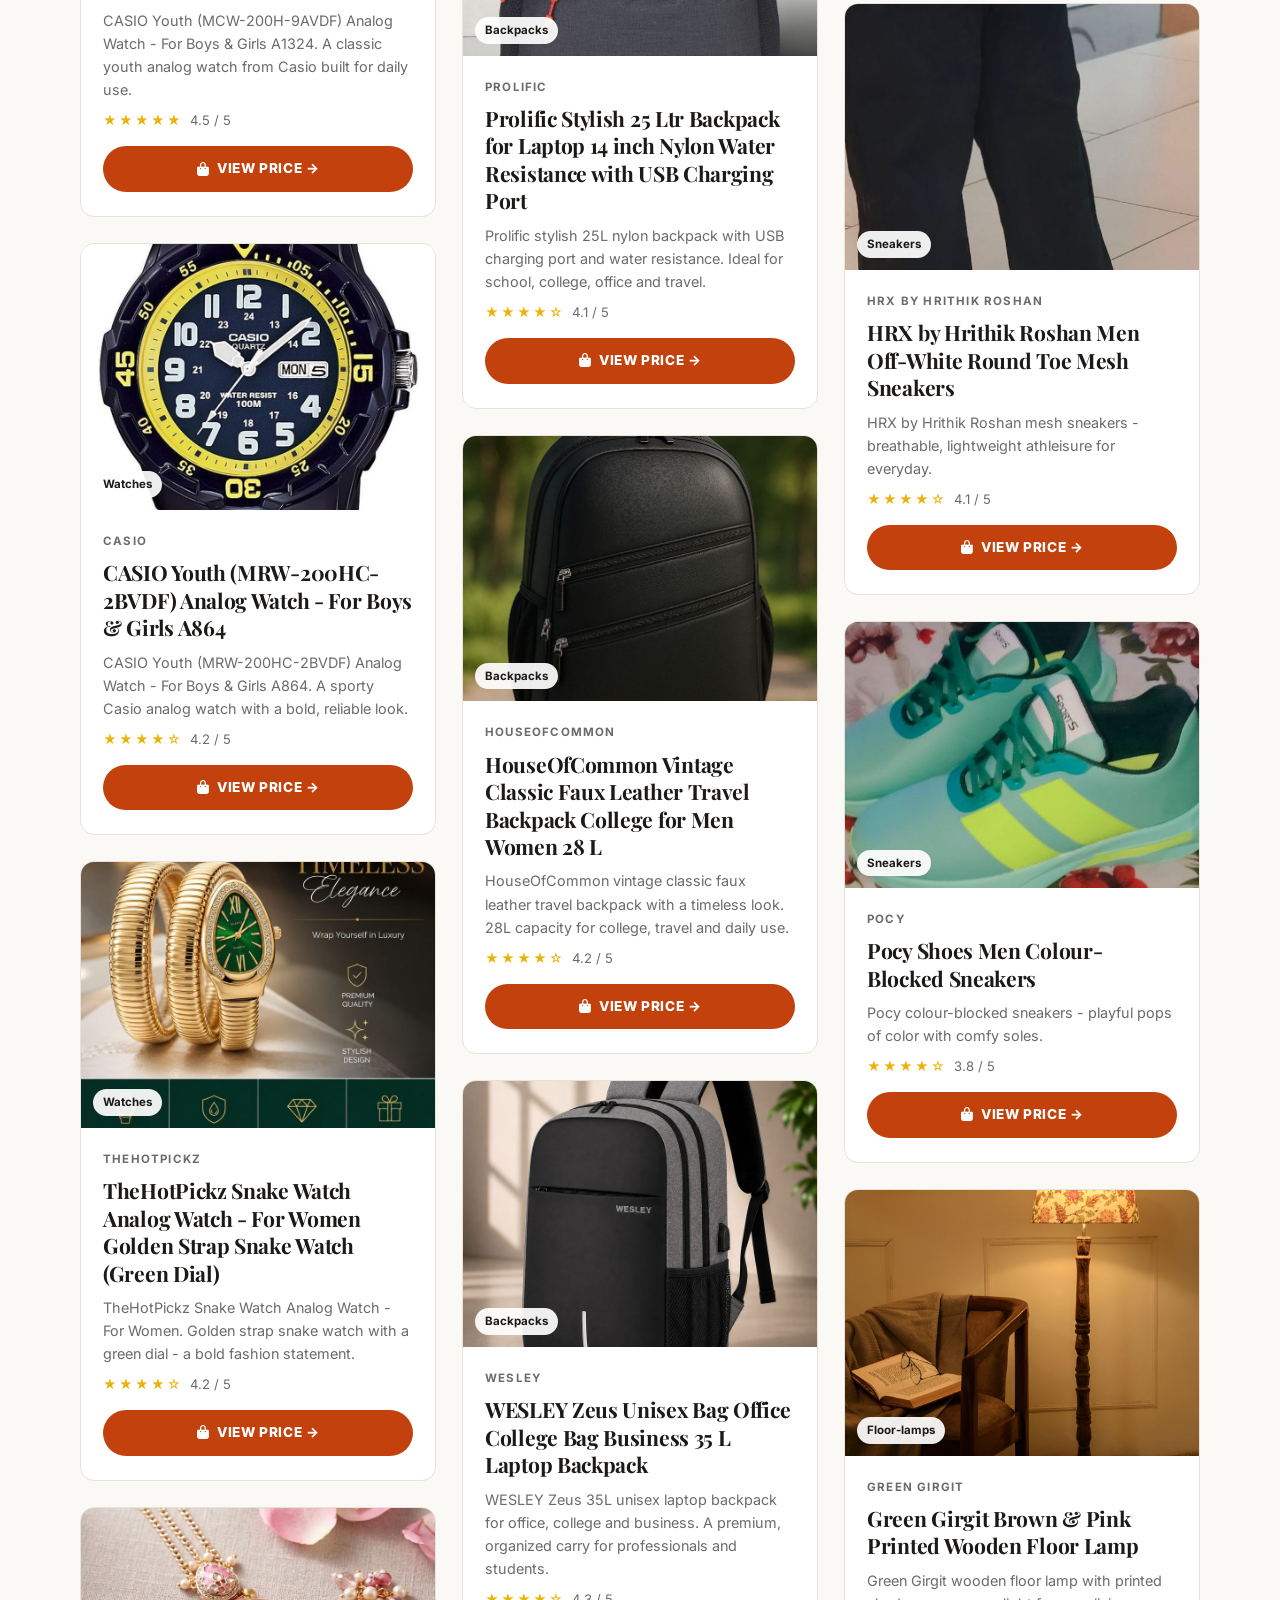
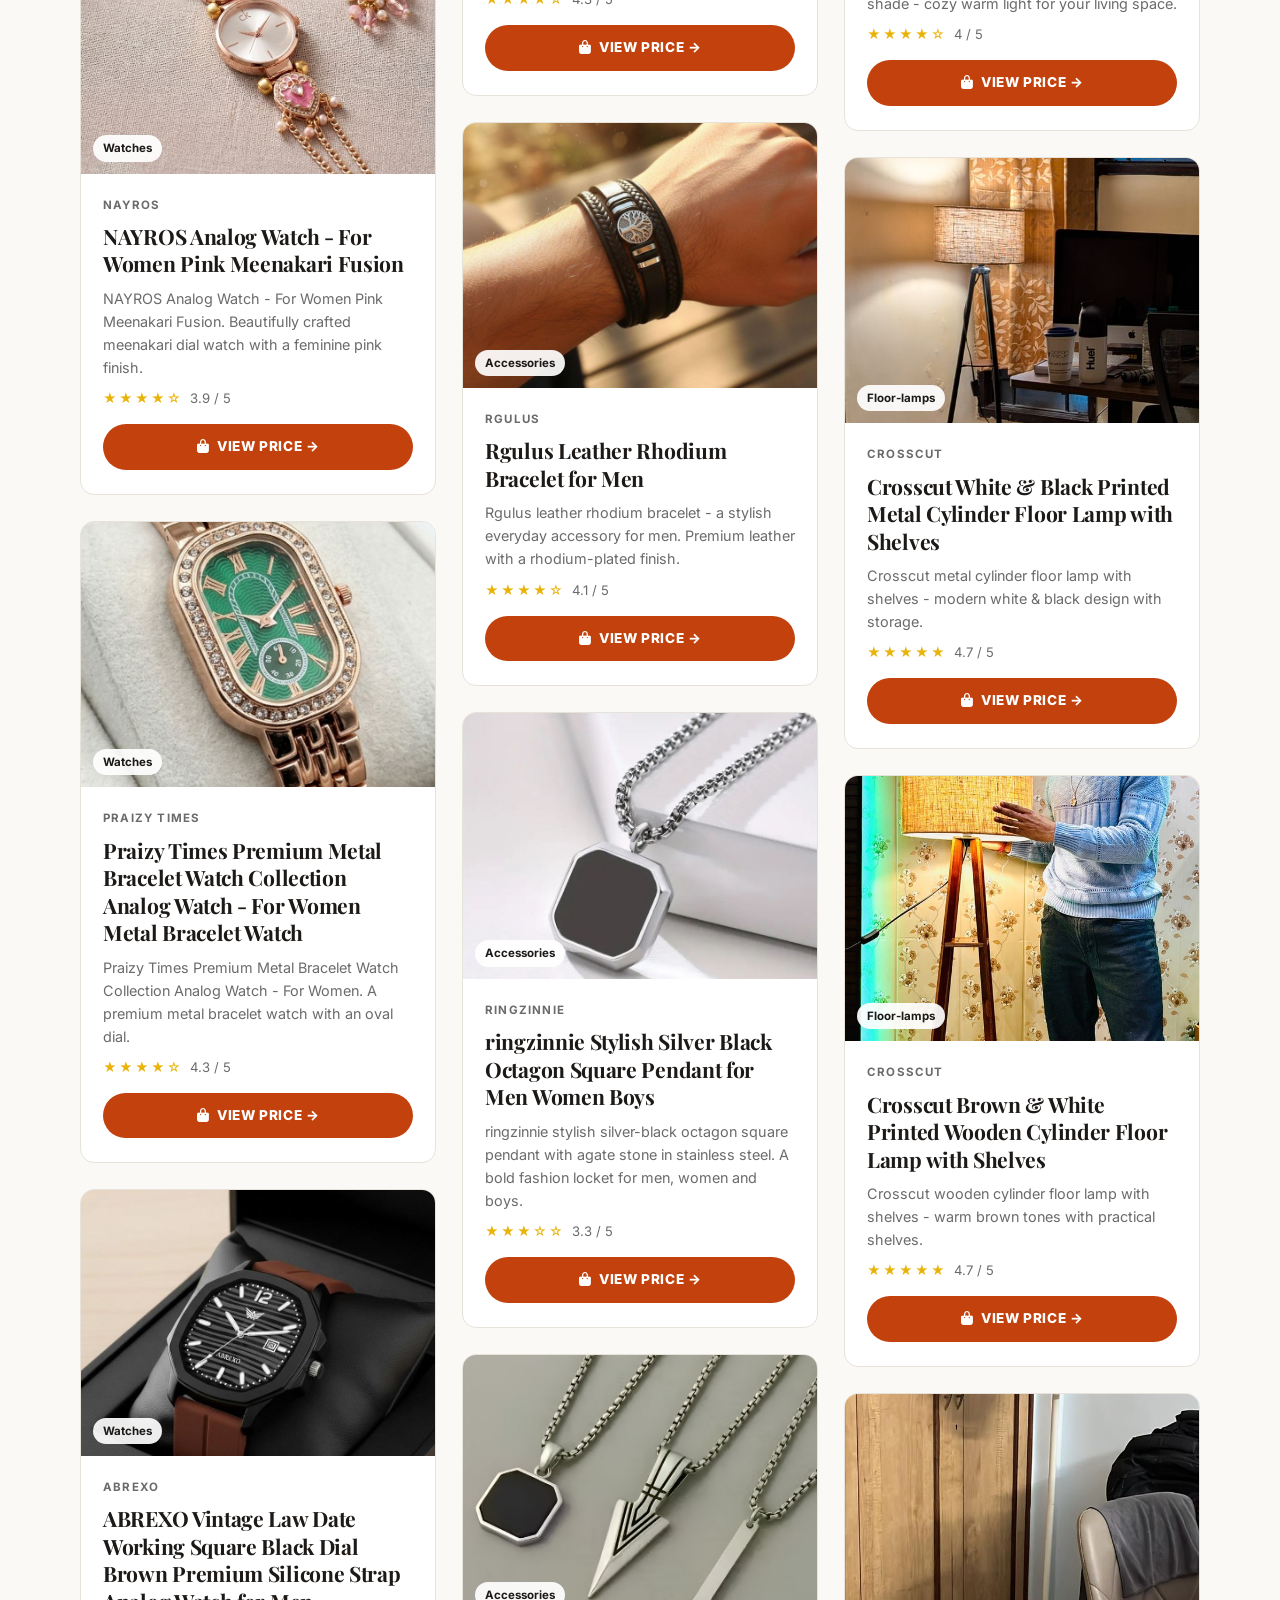
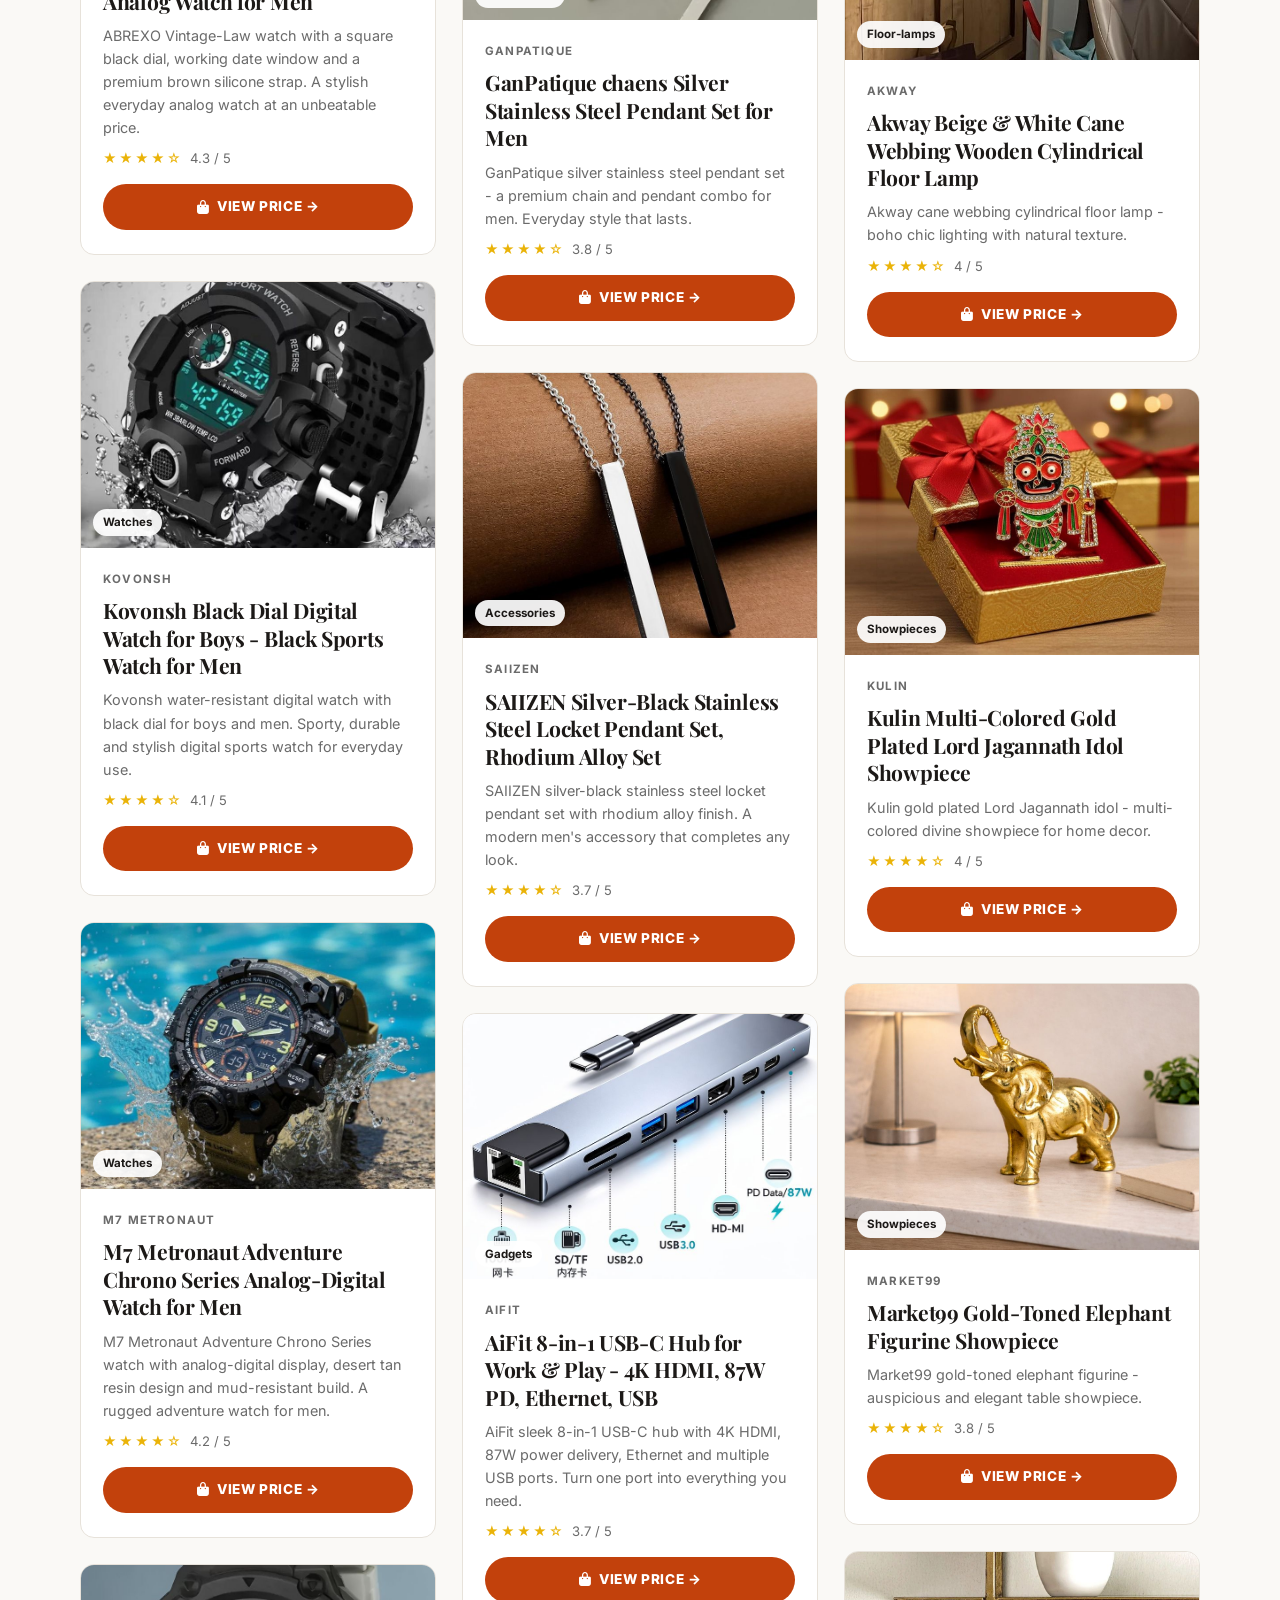
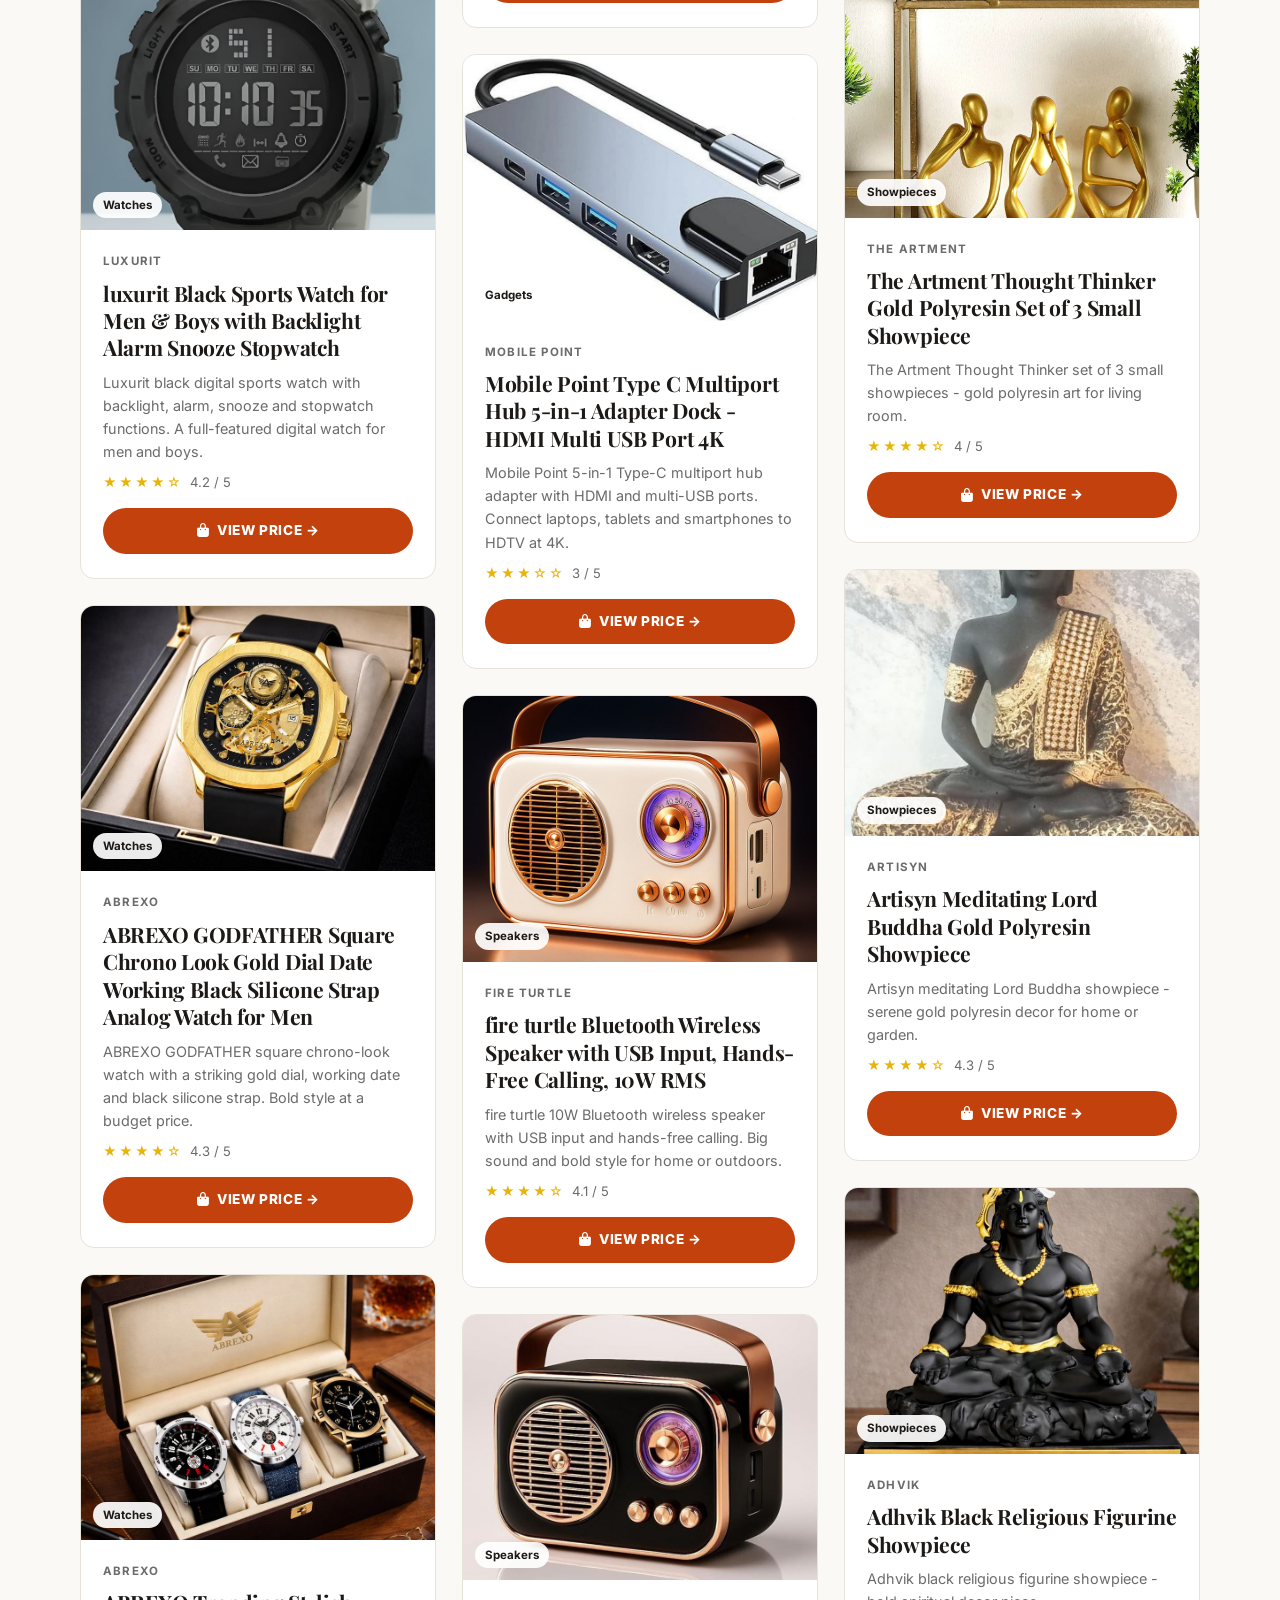
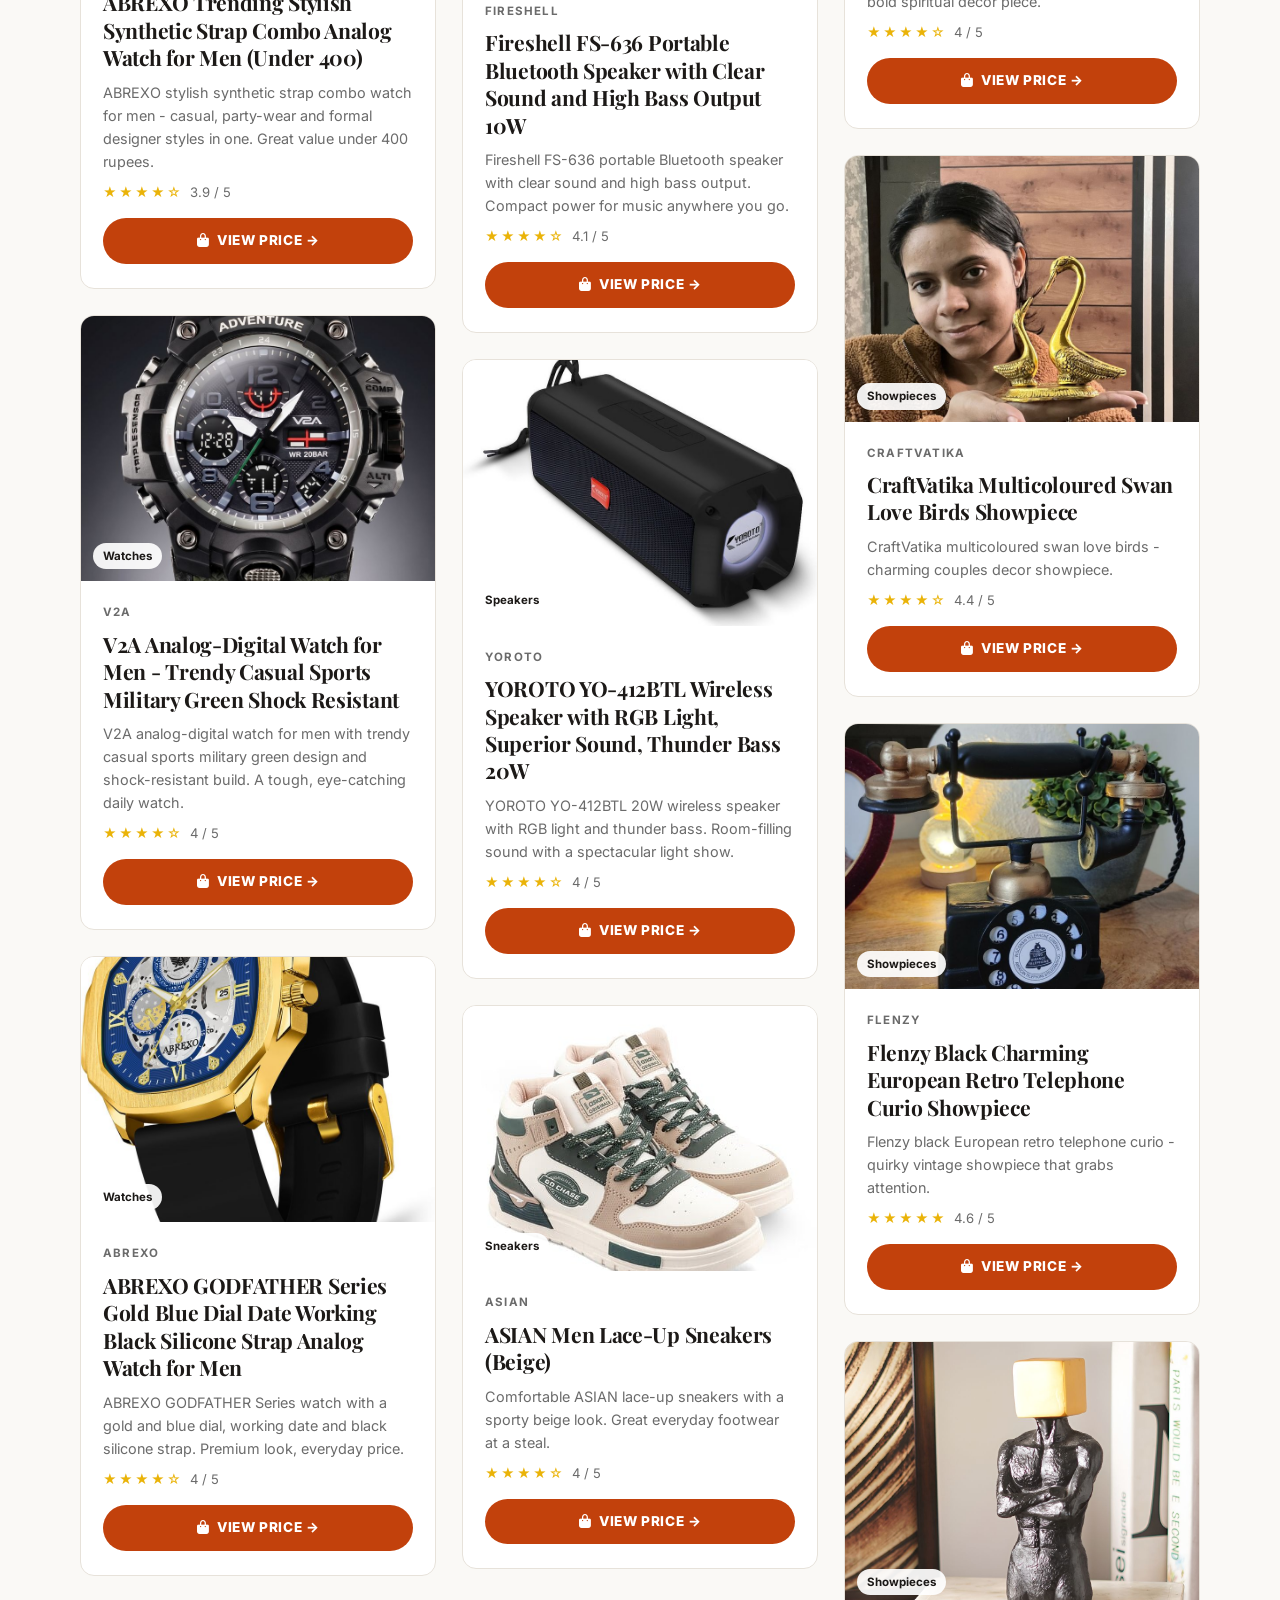
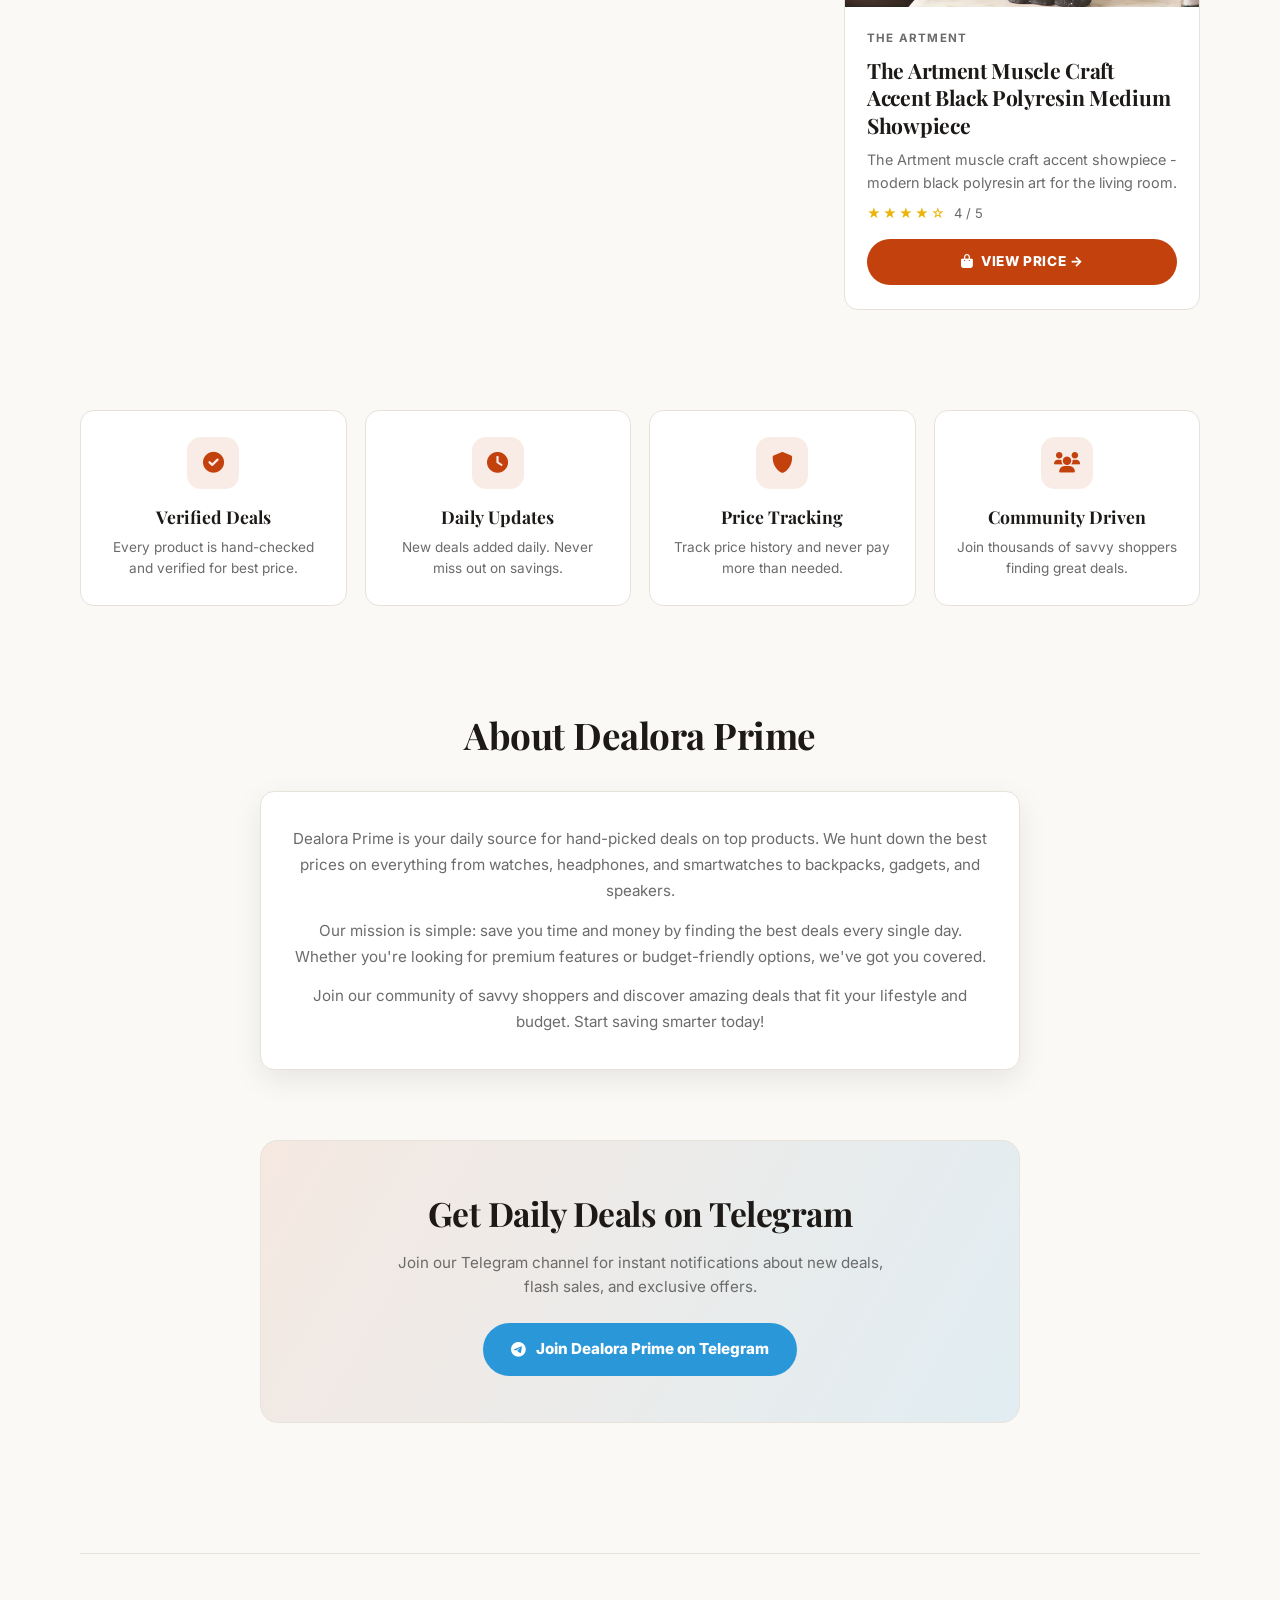
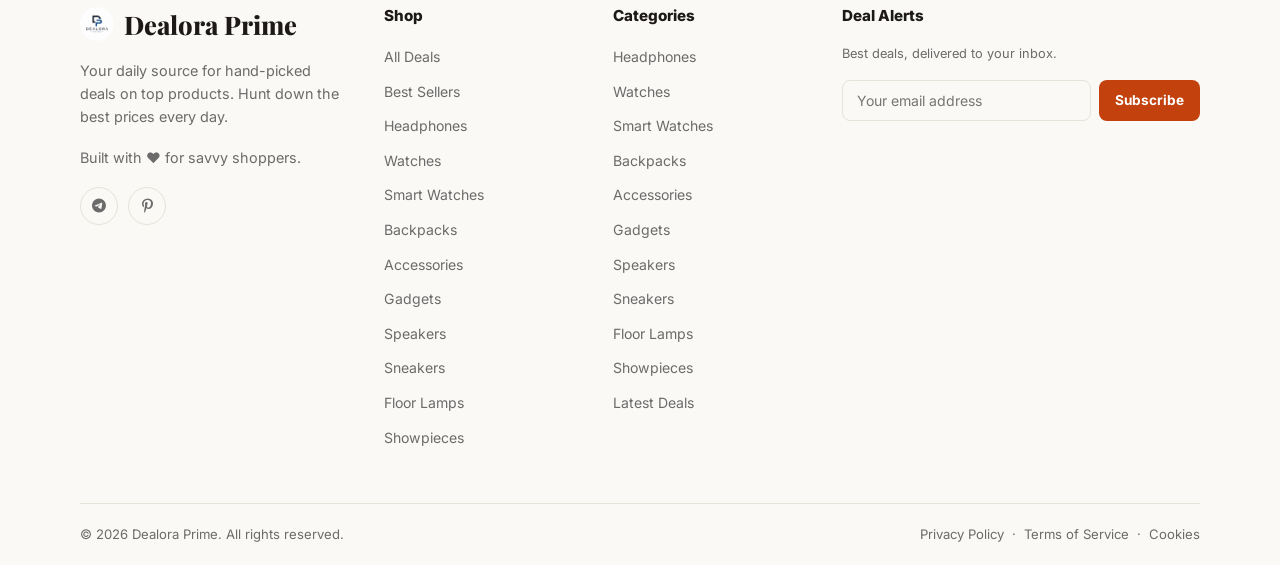
==== commit 166cc4dc: "Add Dealora Prime logo: favicon, og:image, header & footer logo" ====
--- a/index.html
+++ b/index.html
@@ -10,14 +10,21 @@
   <meta name="author" content="Dealora Prime">
   <meta name="google-site-verification" content="Zs_fap0v0glhugbB2S-a4gGF0Et32JrUEmk69YEff4k" />
   <link rel="canonical" href="https://Dealora-prime.github.io/">
+  <link rel="icon" type="image/jpeg" href="favicon.jpg">
+  <link rel="apple-touch-icon" href="images/dealora-logo.jpg">
   <meta property="og:type" content="website">
   <meta property="og:title" content="Dealora Prime – Best Deals, Smart Savings">
-  <meta property="og:description" content="Daily hand-picked deals on watches, headphones & smartwatches from Flipkart. Save more every day.">
+  <meta property="og:description" content="Daily hand-picked deals on watches, headphones, smartwatches, sneakers & more. Save more every day.">
   <meta property="og:url" content="https://Dealora-prime.github.io/">
   <meta property="og:site_name" content="Dealora Prime">
+  <meta property="og:image" content="https://Dealora-prime.github.io/images/dealora-logo.jpg">
+  <meta property="og:image:width" content="640">
+  <meta property="og:image:height" content="640">
+  <meta property="og:image:alt" content="Dealora Prime - Best Deals, Smart Savings">
   <meta name="twitter:card" content="summary">
   <meta name="twitter:title" content="Dealora Prime – Best Deals, Smart Savings">
-  <meta name="twitter:description" content="Daily hand-picked deals on watches, headphones & smartwatches from Flipkart.">
+  <meta name="twitter:description" content="Daily hand-picked deals on watches, headphones, smartwatches, sneakers & more.">
+  <meta name="twitter:image" content="https://Dealora-prime.github.io/images/dealora-logo.jpg">
   <script type="application/ld+json">
   {
     "@context": "https://schema.org",
@@ -41,7 +48,7 @@
 
   <header id="mainHeader">
     <div class="nav-wrap" id="navWrap">
-      <div class="logo" onclick="window.scrollTo({top:0,behavior:'smooth'})">Dealora Prime</div>
+      <div class="logo" onclick="window.scrollTo({top:0,behavior:'smooth'})"><img src="images/dealora-logo.jpg" alt="Dealora Prime logo" class="logo-img">Dealora Prime</div>
       <nav>
         <ul class="nav-links" id="navLinks">
           <li class="dropdown-parent">
@@ -180,7 +187,7 @@
   <footer class="container">
     <div class="footer-grid">
       <div class="footer-col footer-about">
-        <div class="footer-logo">Dealora Prime</div>
+        <div class="footer-logo"><img src="images/dealora-logo.jpg" alt="Dealora Prime logo" class="logo-img">Dealora Prime</div>
         <p>Your daily source for hand-picked deals on top products. Hunt down the best prices every day.</p>
         <p class="footer-credit">Built with &hearts; for savvy shoppers.</p>
         <div class="social-icons">
--- a/css/style.css
+++ b/css/style.css
@@ -86,6 +86,17 @@
   letter-spacing: -0.5px;
   cursor: pointer;
   white-space: nowrap;
+  display: inline-flex;
+  align-items: center;
+  gap: 10px;
+}
+
+.logo-img {
+  width: 34px;
+  height: 34px;
+  border-radius: 50%;
+  object-fit: cover;
+  flex-shrink: 0;
 }
 
 .logo::first-letter {
@@ -496,6 +507,9 @@
   font-size: 1.6rem;
   font-weight: 800;
   margin-bottom: 14px;
+  display: inline-flex;
+  align-items: center;
+  gap: 10px;
 }
 
 .footer-logo::first-letter {
@@ -1228,3 +1242,151 @@
   font-weight: 700;
   color: var(--accent);
 }
+
+/* ---------- Features section ---------- */
+.features-section {
+  padding: 20px 0 60px;
+}
+
+.features-grid {
+  display: grid;
+  grid-template-columns: repeat(4, 1fr);
+  gap: 18px;
+}
+
+.feature-card {
+  background: var(--surface);
+  border: 1px solid var(--border-color);
+  border-radius: var(--radius);
+  padding: 26px 22px;
+  text-align: center;
+  transition: transform var(--transition), box-shadow var(--transition);
+}
+
+.feature-card:hover {
+  transform: translateY(-4px);
+  box-shadow: var(--shadow-hover);
+}
+
+.feature-icon {
+  width: 52px;
+  height: 52px;
+  margin: 0 auto 14px;
+  display: grid;
+  place-items: center;
+  border-radius: 14px;
+  background: var(--accent-soft);
+  color: var(--accent);
+  font-size: 1.3rem;
+}
+
+.feature-card h3 {
+  font-family: 'Playfair Display', serif;
+  font-size: 1.1rem;
+  font-weight: 700;
+  margin-bottom: 6px;
+}
+
+.feature-card p {
+  font-size: 0.85rem;
+  color: var(--sub-text);
+  line-height: 1.55;
+}
+
+/* ---------- About stories ---------- */
+.dealora-stories {
+  padding: 40px 0 20px;
+}
+
+.dealora-stories h2 {
+  font-family: 'Playfair Display', serif;
+  font-size: clamp(1.7rem, 3.5vw, 2.3rem);
+  font-weight: 700;
+  text-align: center;
+  margin-bottom: 26px;
+  letter-spacing: -0.5px;
+}
+
+.story-content {
+  max-width: 760px;
+  margin: 0 auto;
+  text-align: center;
+  background: var(--surface);
+  border: 1px solid var(--border-color);
+  border-radius: var(--radius);
+  padding: 34px 30px;
+  box-shadow: var(--shadow);
+}
+
+.story-content p {
+  color: var(--sub-text);
+  font-size: 0.95rem;
+  line-height: 1.7;
+  margin-bottom: 14px;
+}
+
+.story-content p:last-child {
+  margin-bottom: 0;
+}
+
+/* ---------- Telegram CTA ---------- */
+.telegram-cta {
+  padding: 50px 0 70px;
+}
+
+.telegram-cta-content {
+  max-width: 760px;
+  margin: 0 auto;
+  text-align: center;
+  background: linear-gradient(120deg, rgba(194, 65, 12, 0.09), rgba(42, 151, 217, 0.12));
+  border: 1px solid var(--border-color);
+  border-radius: 18px;
+  padding: 46px 32px;
+}
+
+.telegram-cta h2 {
+  font-family: 'Playfair Display', serif;
+  font-size: clamp(1.6rem, 3.5vw, 2.1rem);
+  font-weight: 700;
+  margin-bottom: 10px;
+  letter-spacing: -0.5px;
+}
+
+.telegram-cta p {
+  color: var(--sub-text);
+  font-size: 0.95rem;
+  max-width: 520px;
+  margin: 0 auto 24px;
+  line-height: 1.6;
+}
+
+.telegram-cta-btn {
+  display: inline-flex;
+  align-items: center;
+  gap: 10px;
+  padding: 14px 28px;
+  background: #2a97d9;
+  color: #fff;
+  font-size: 0.95rem;
+  font-weight: 800;
+  border-radius: 50px;
+  text-decoration: none;
+  transition: background var(--transition), transform var(--transition);
+}
+
+.telegram-cta-btn:hover {
+  background: #1d7fbb;
+  transform: translateY(-2px);
+}
+
+@media (max-width: 900px) {
+  .features-grid {
+    grid-template-columns: repeat(2, 1fr);
+  }
+}
+
+@media (max-width: 520px) {
+  .features-grid {
+    grid-template-columns: 1fr;
+  }
+}
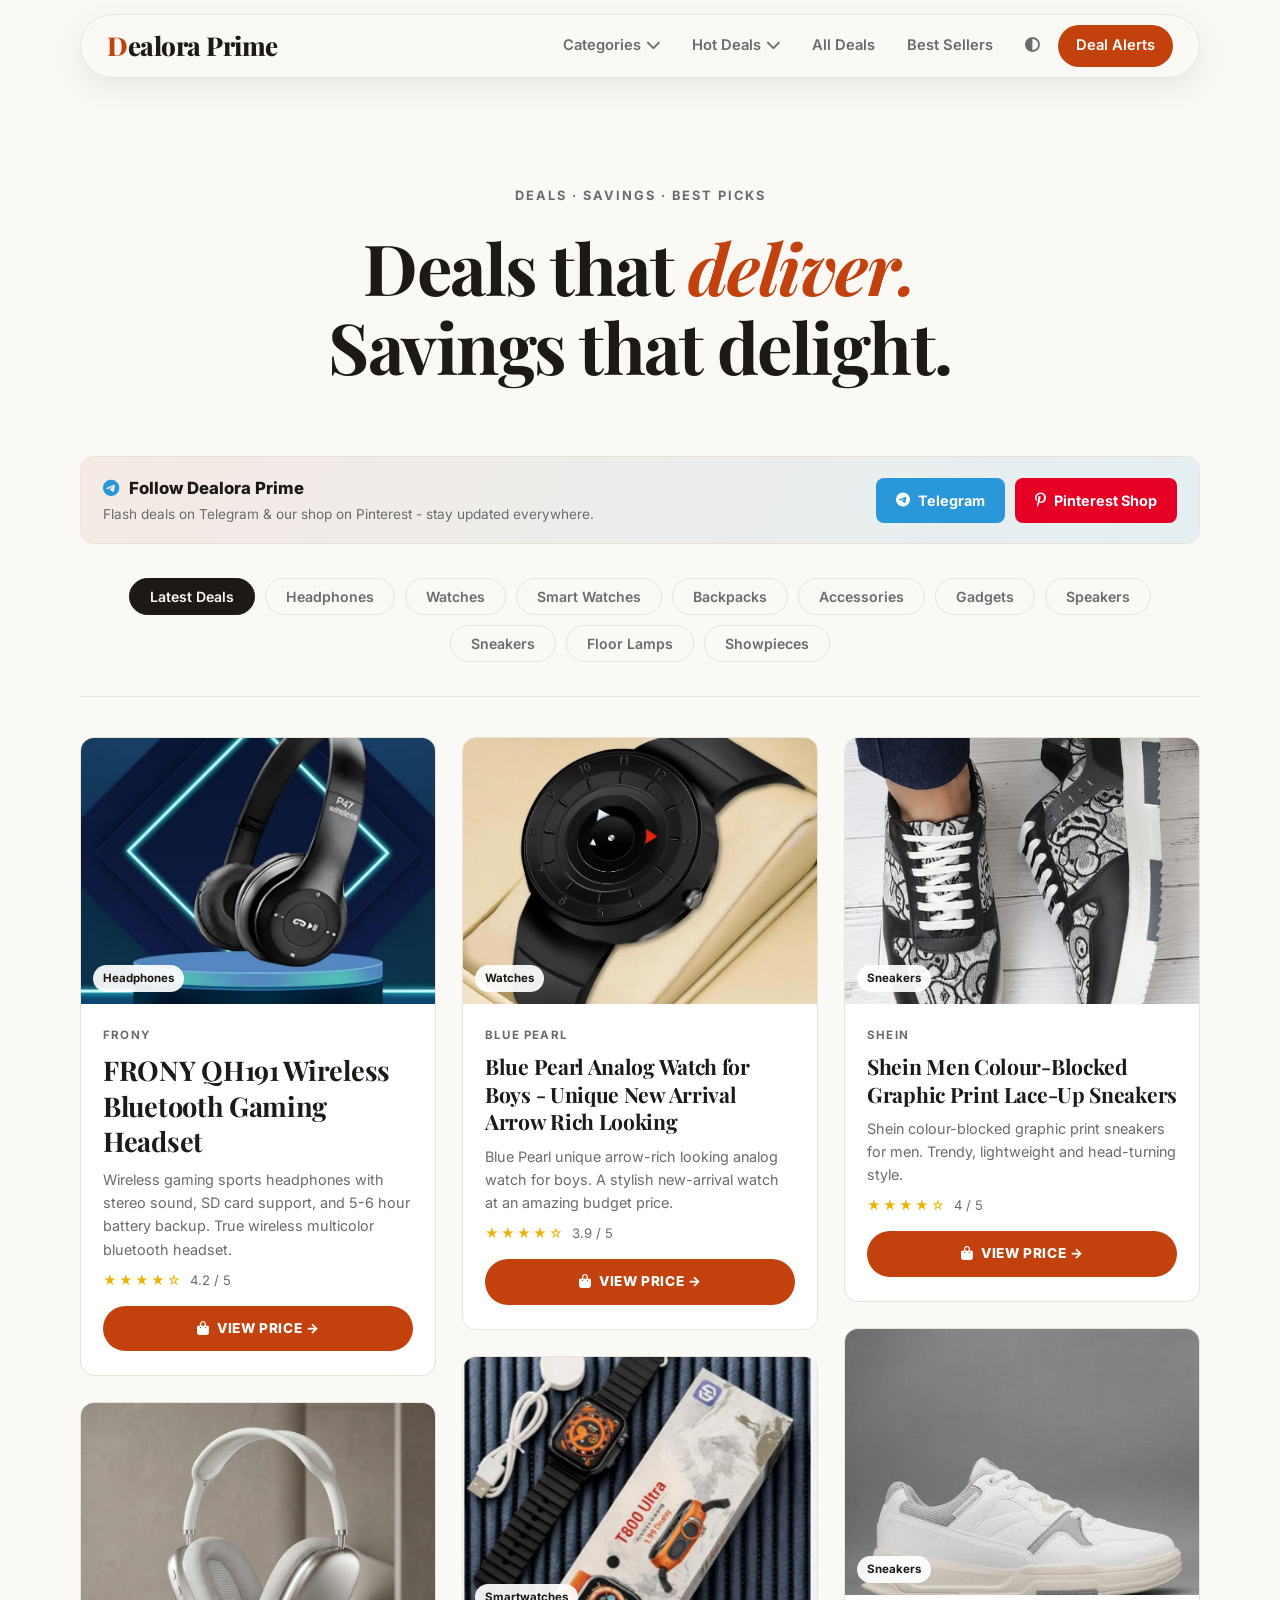
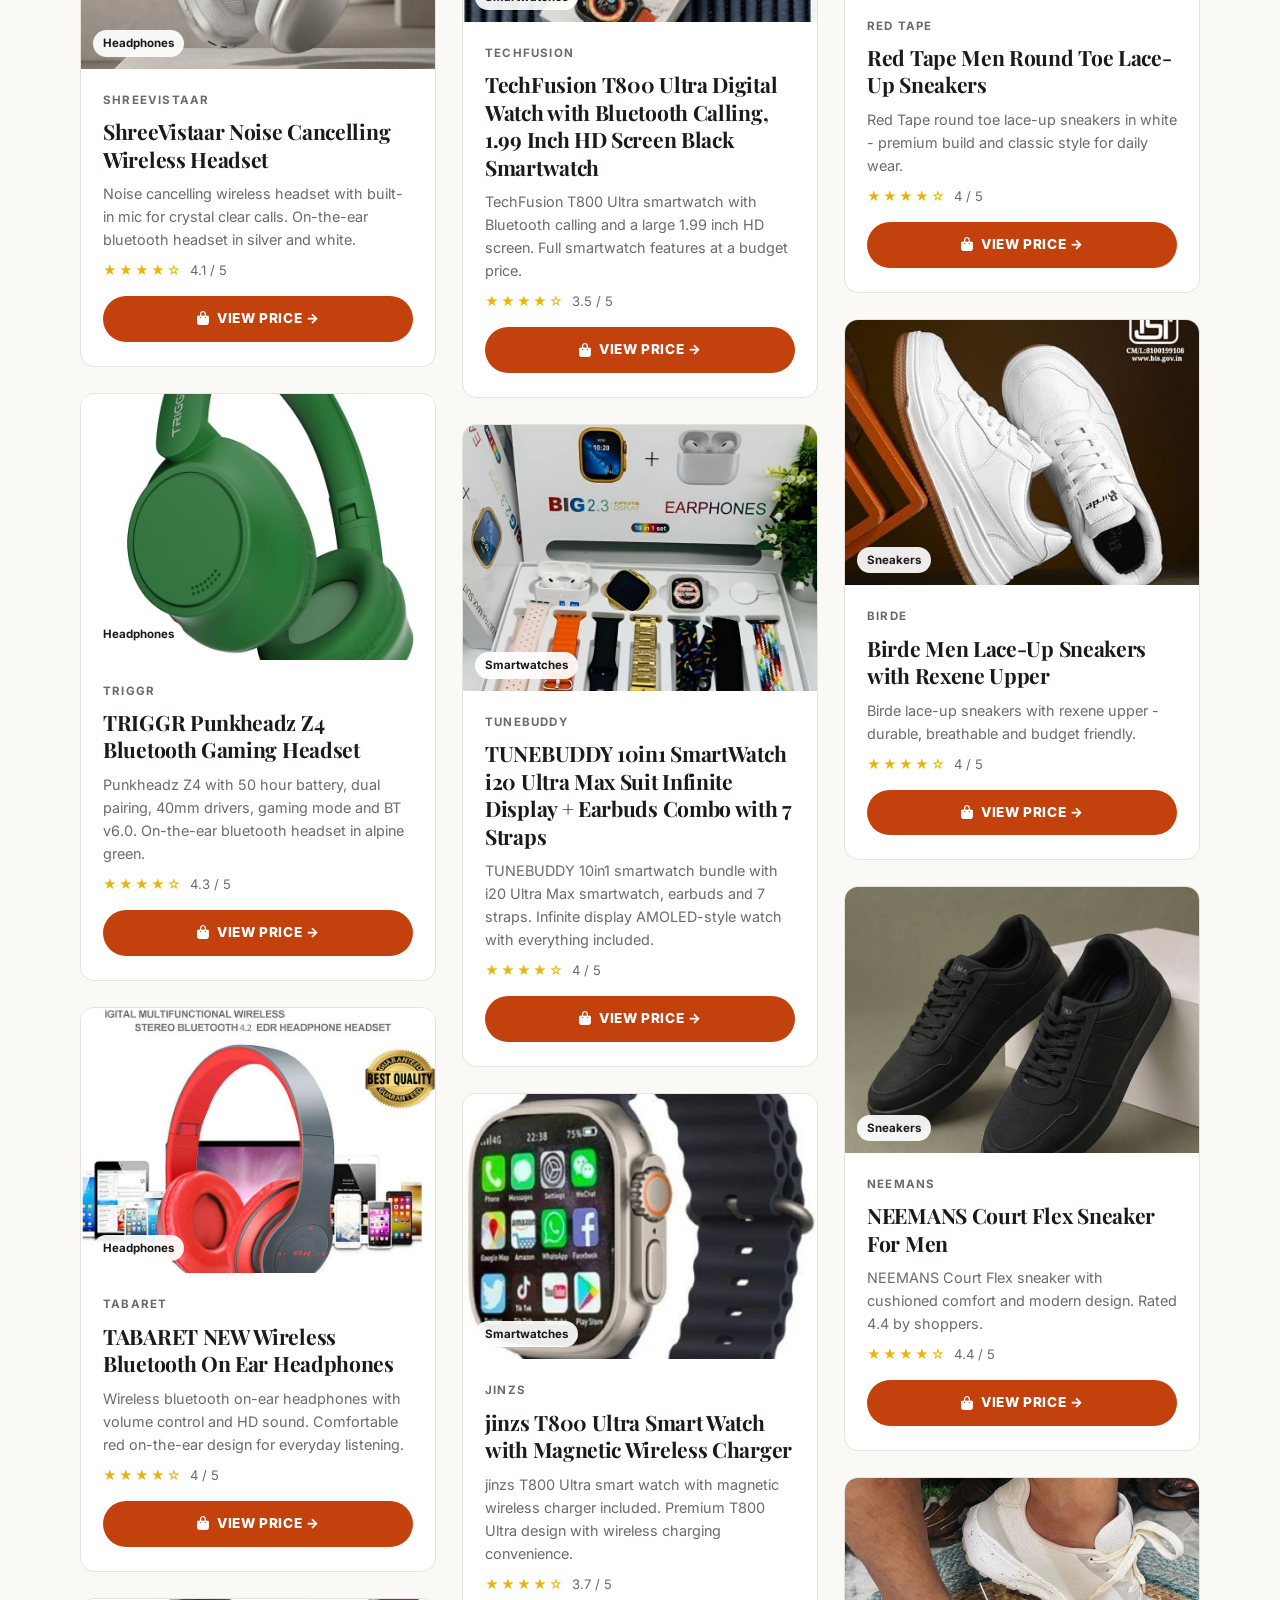
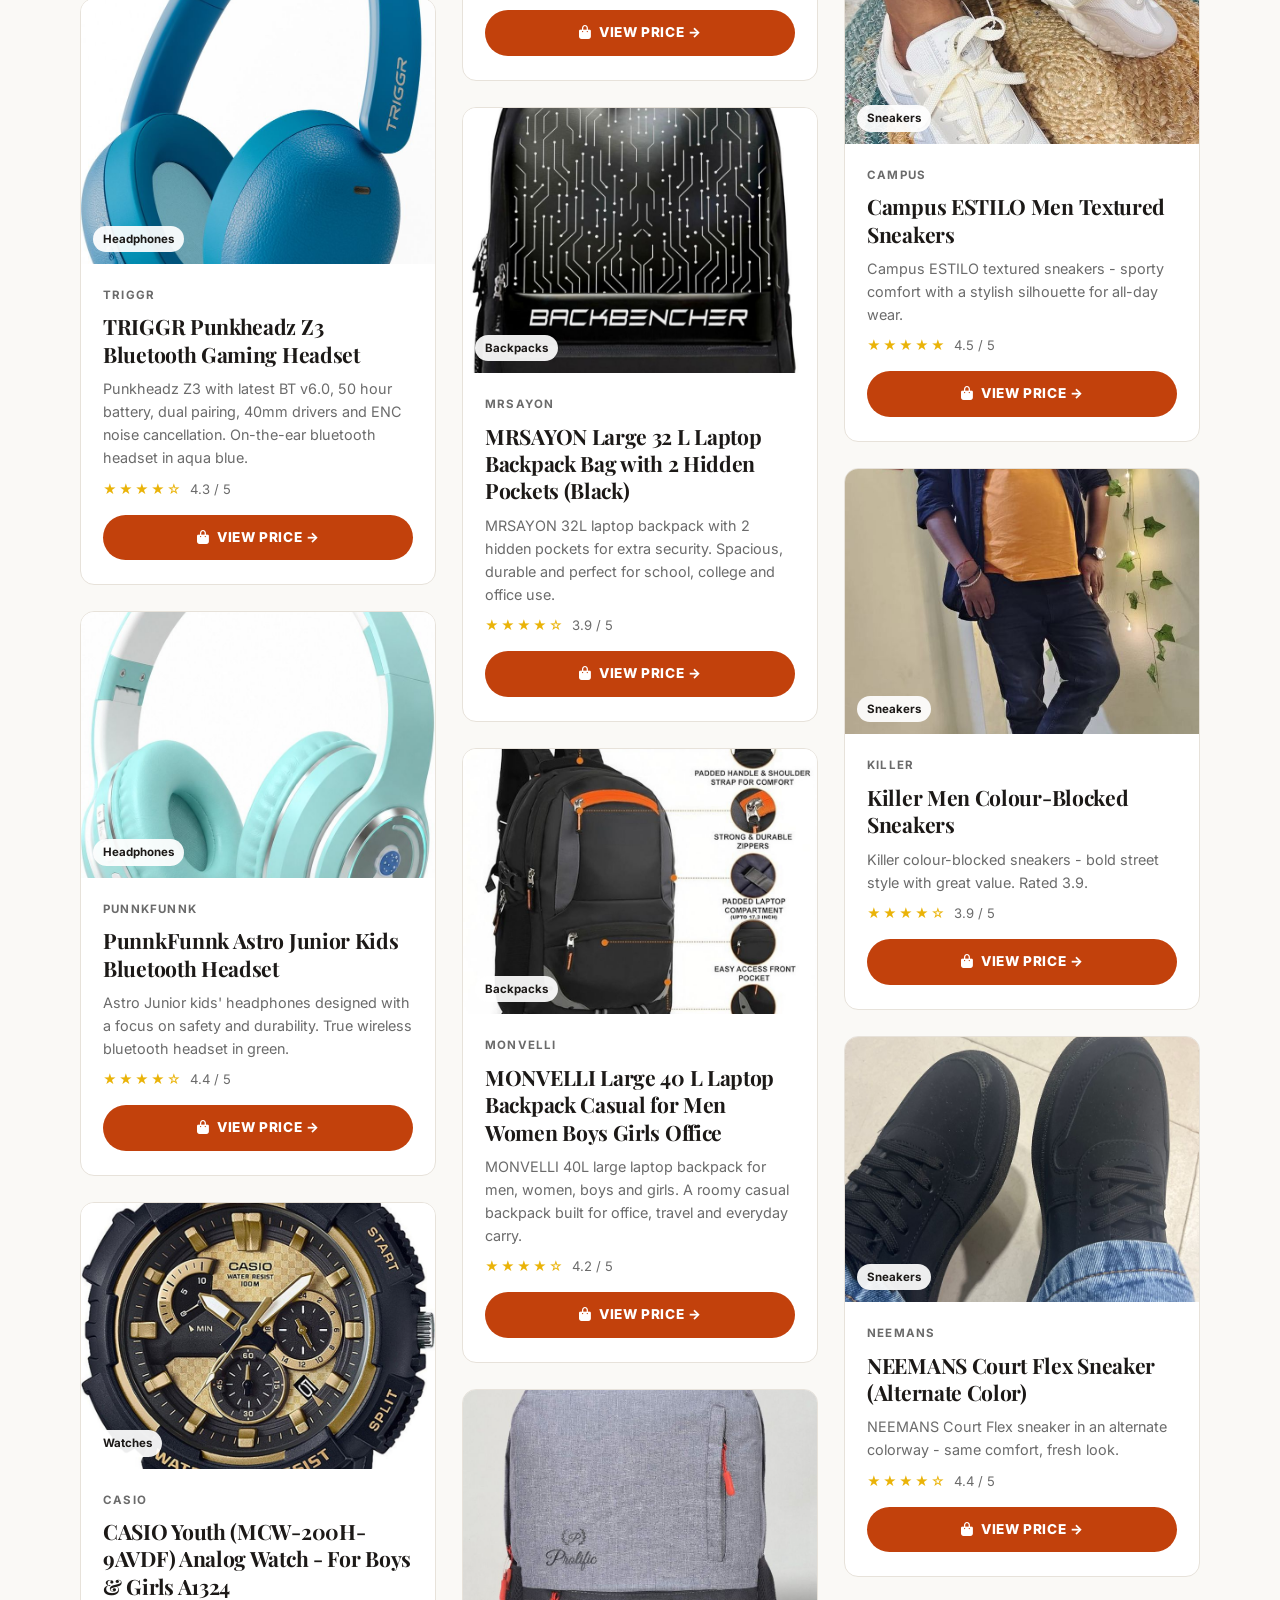
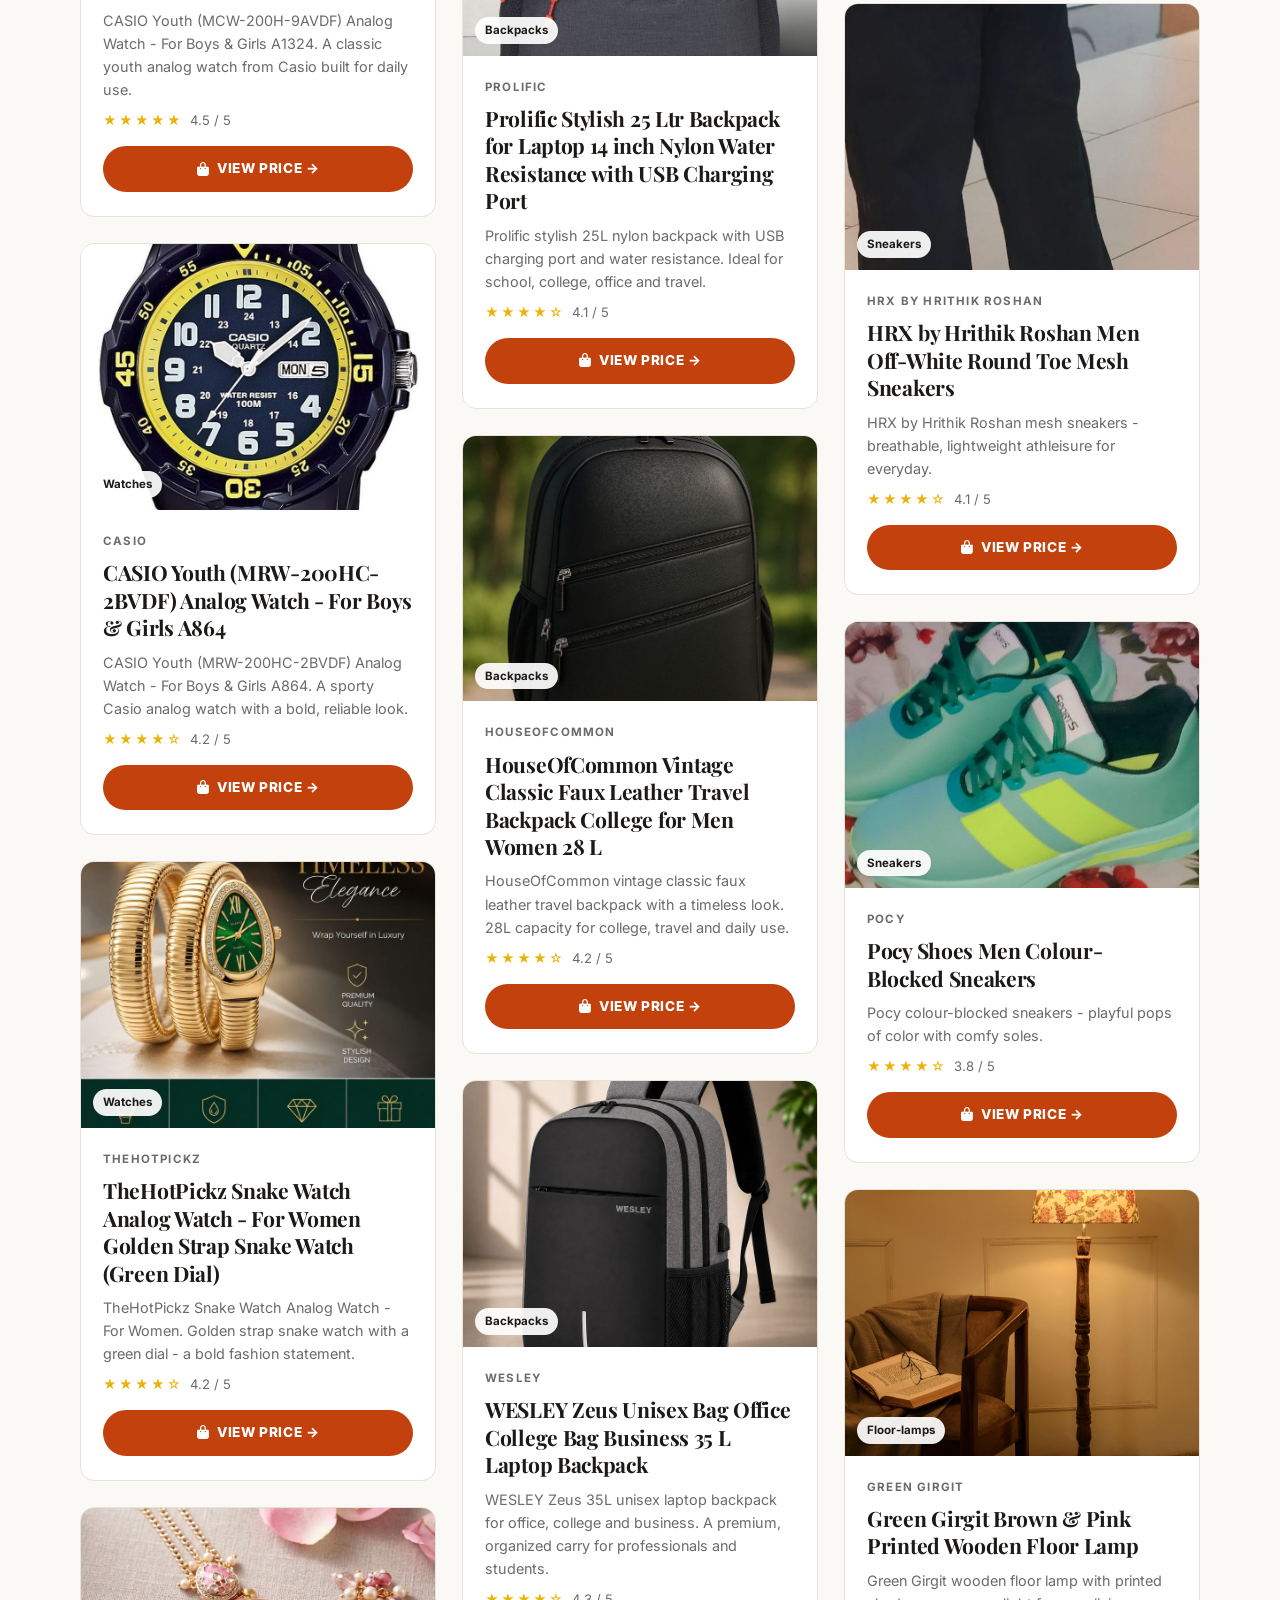
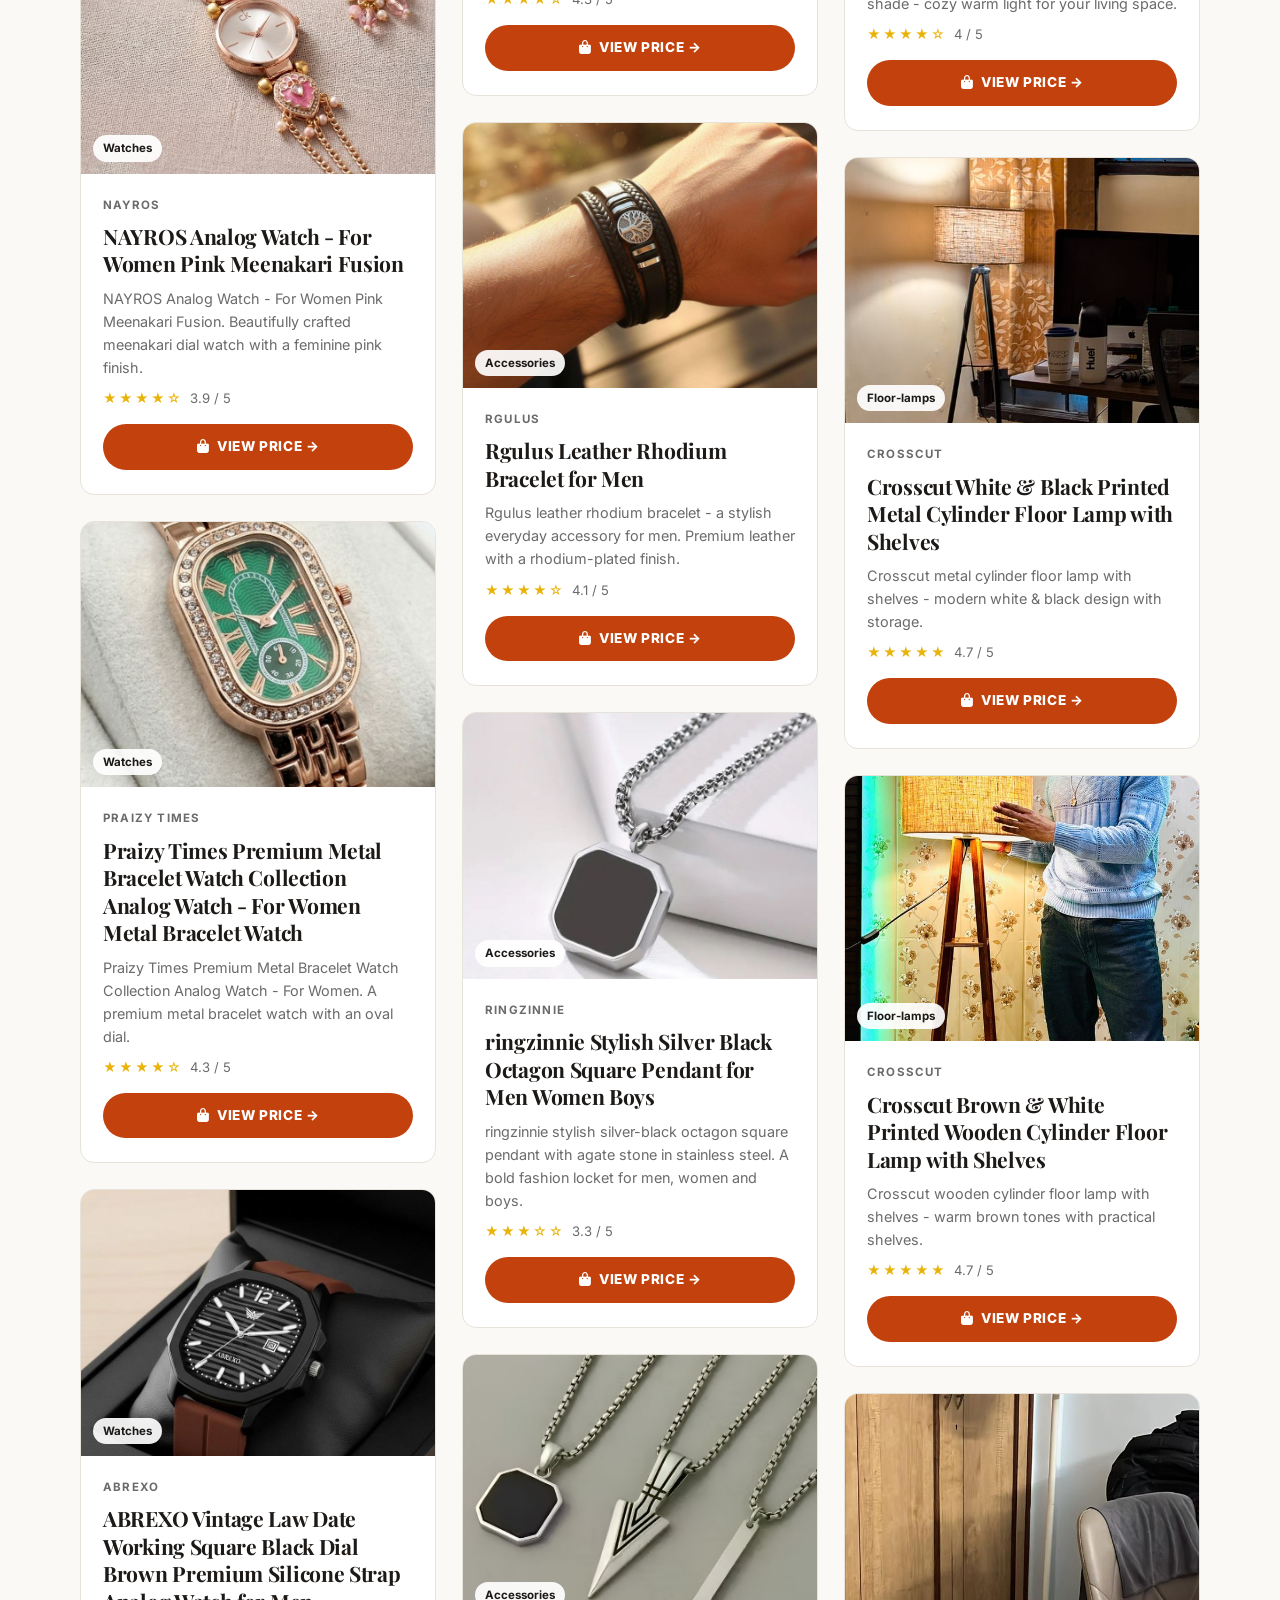
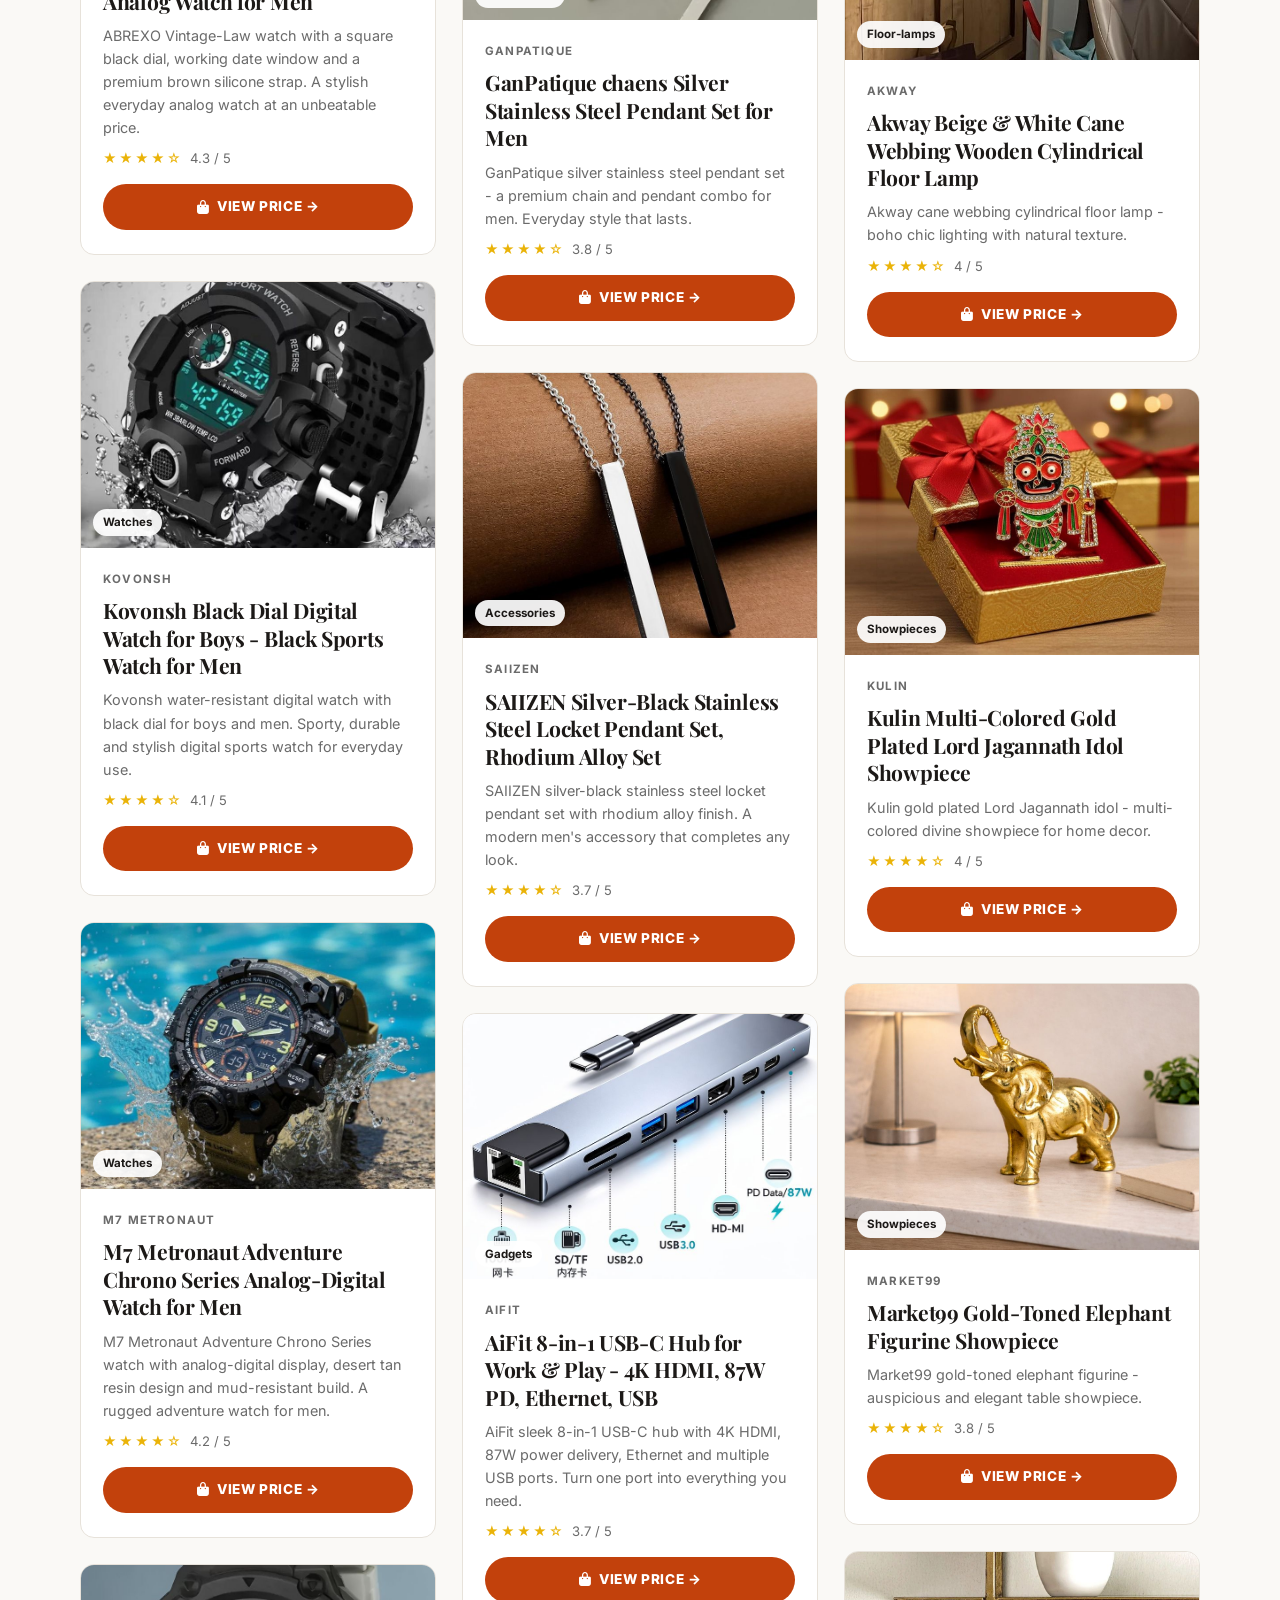
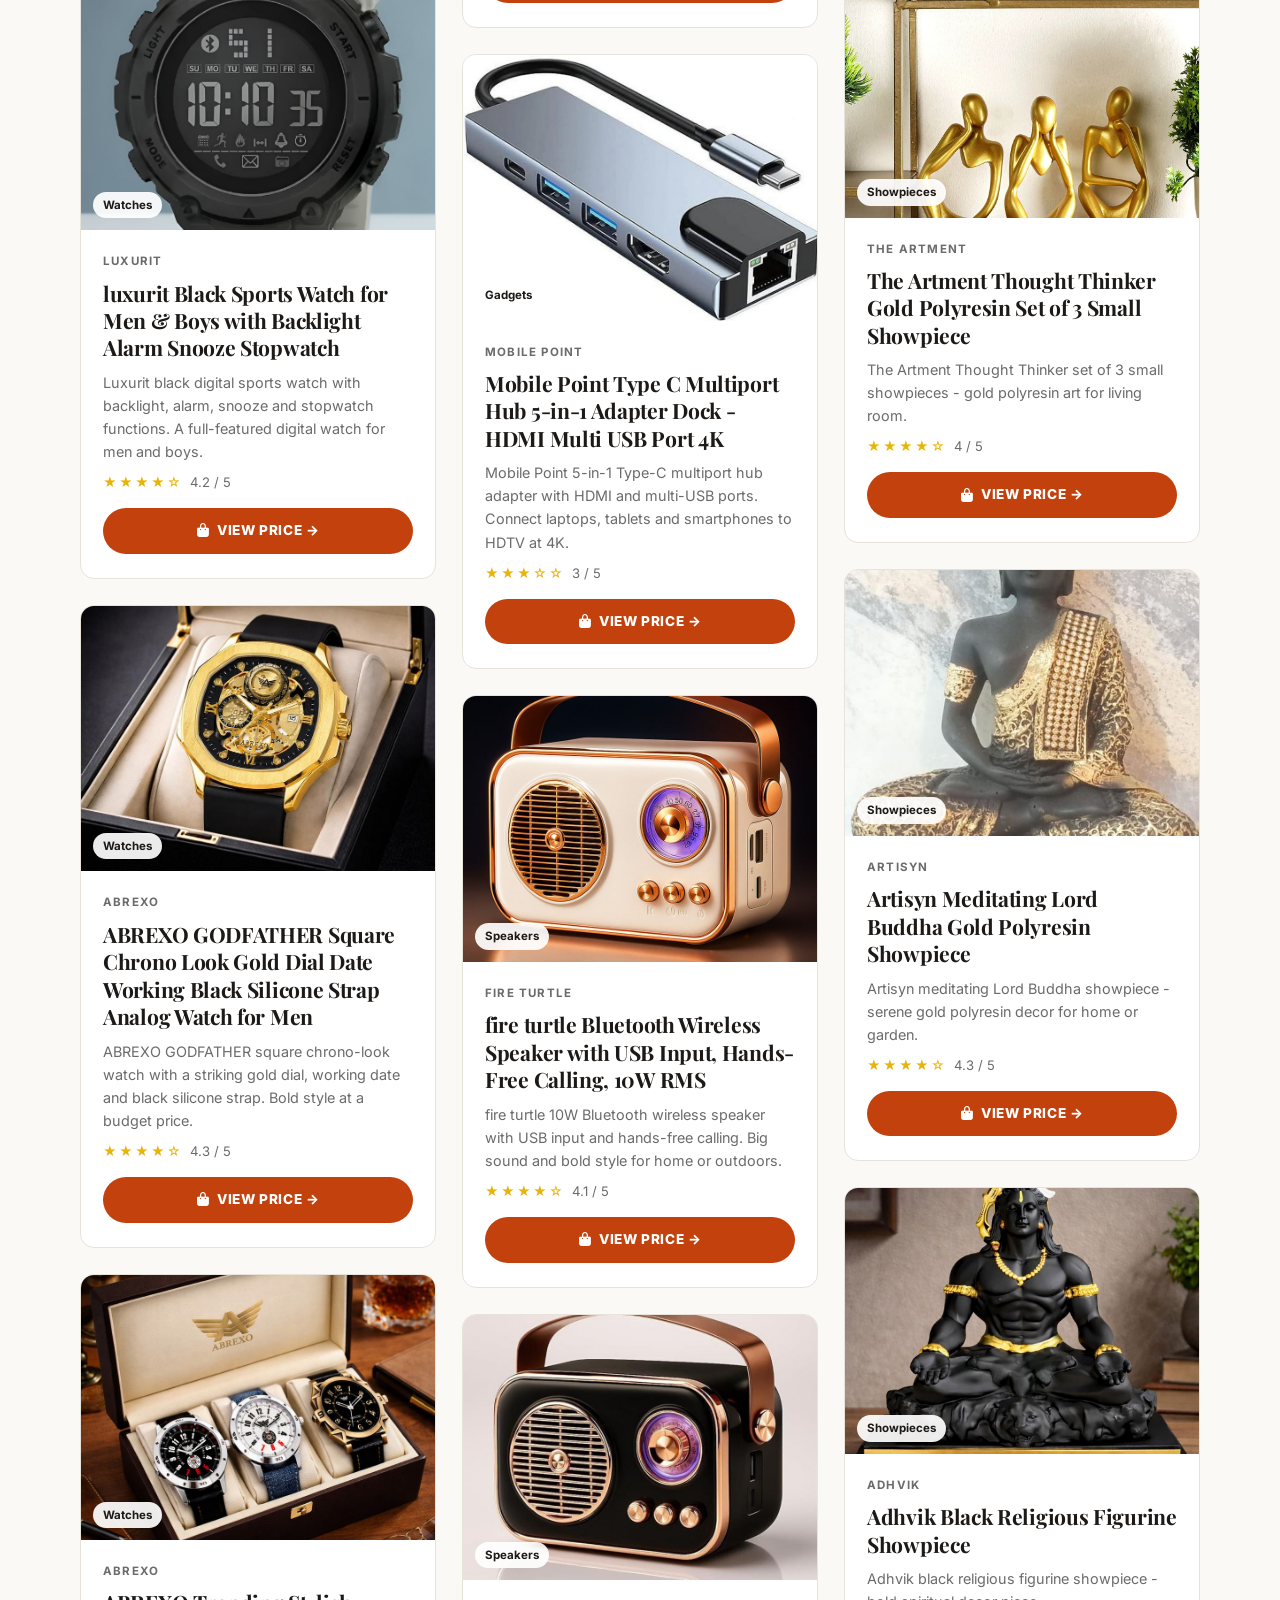
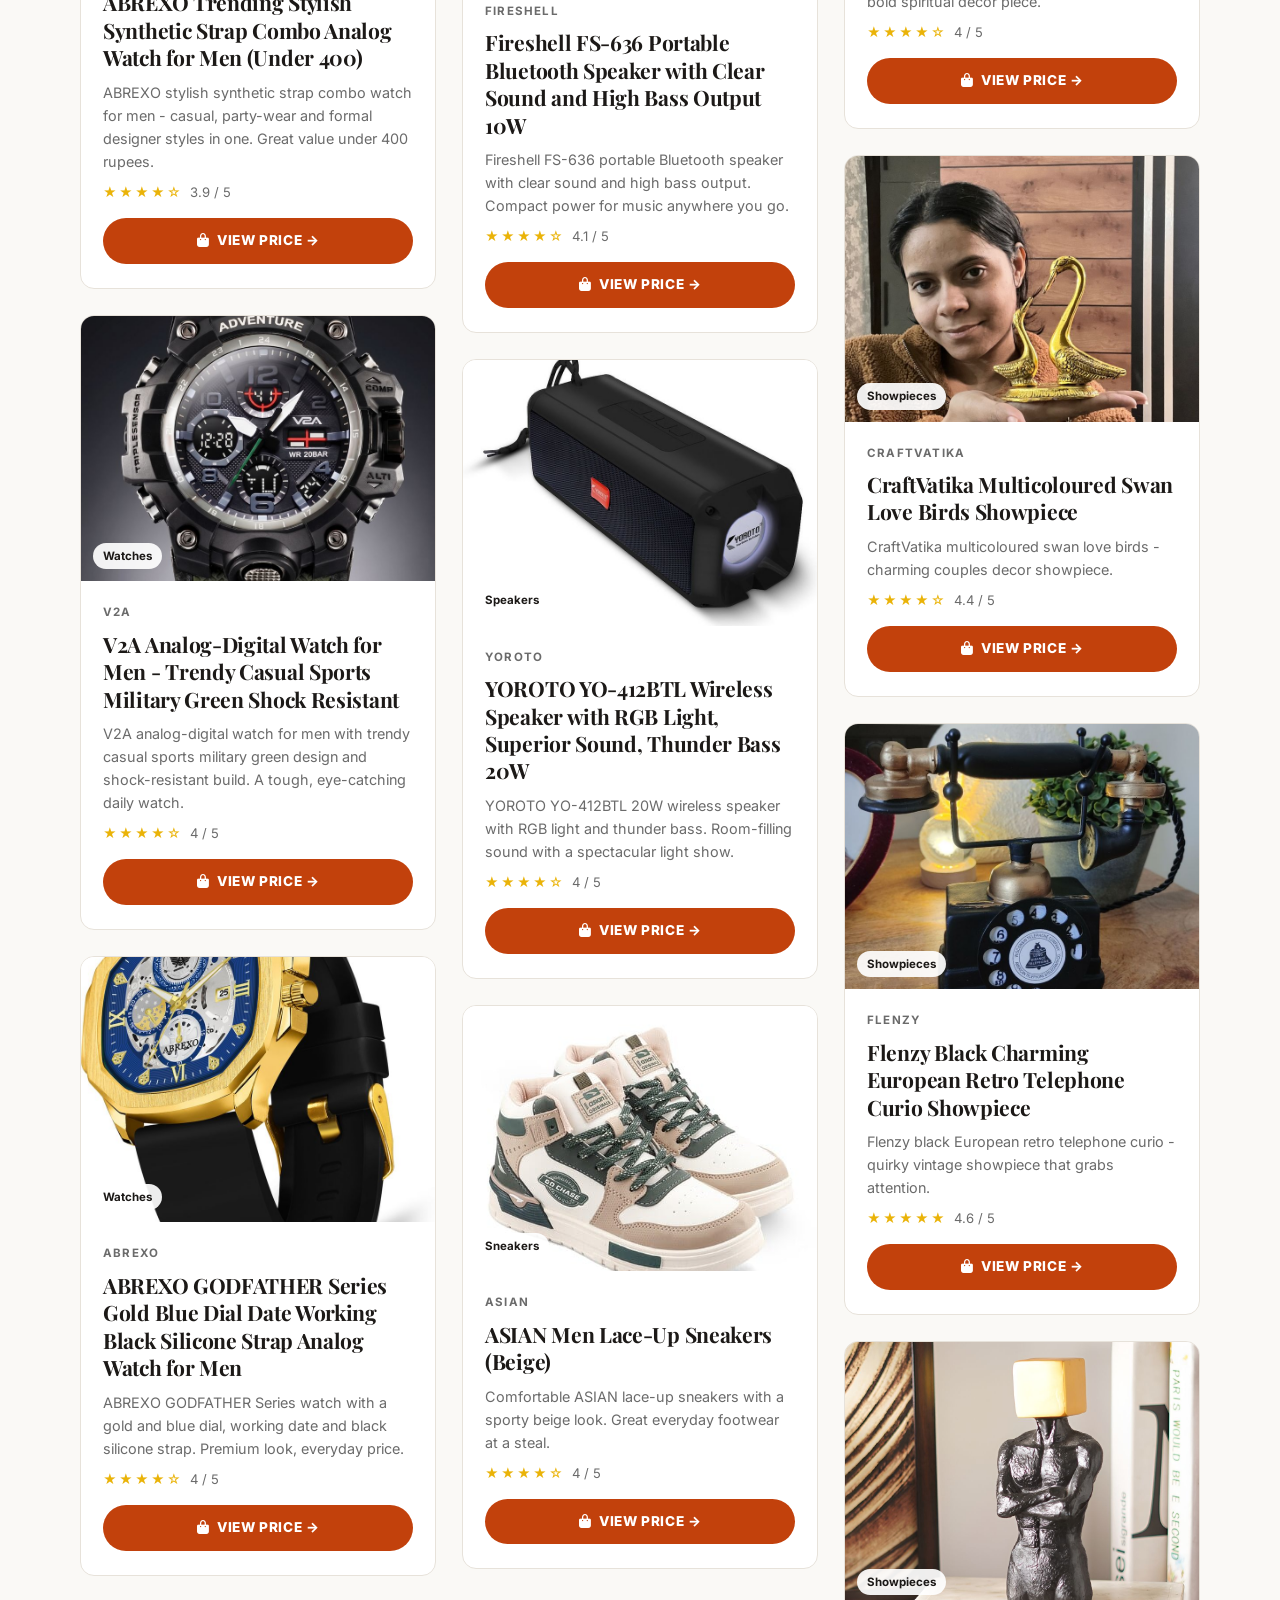
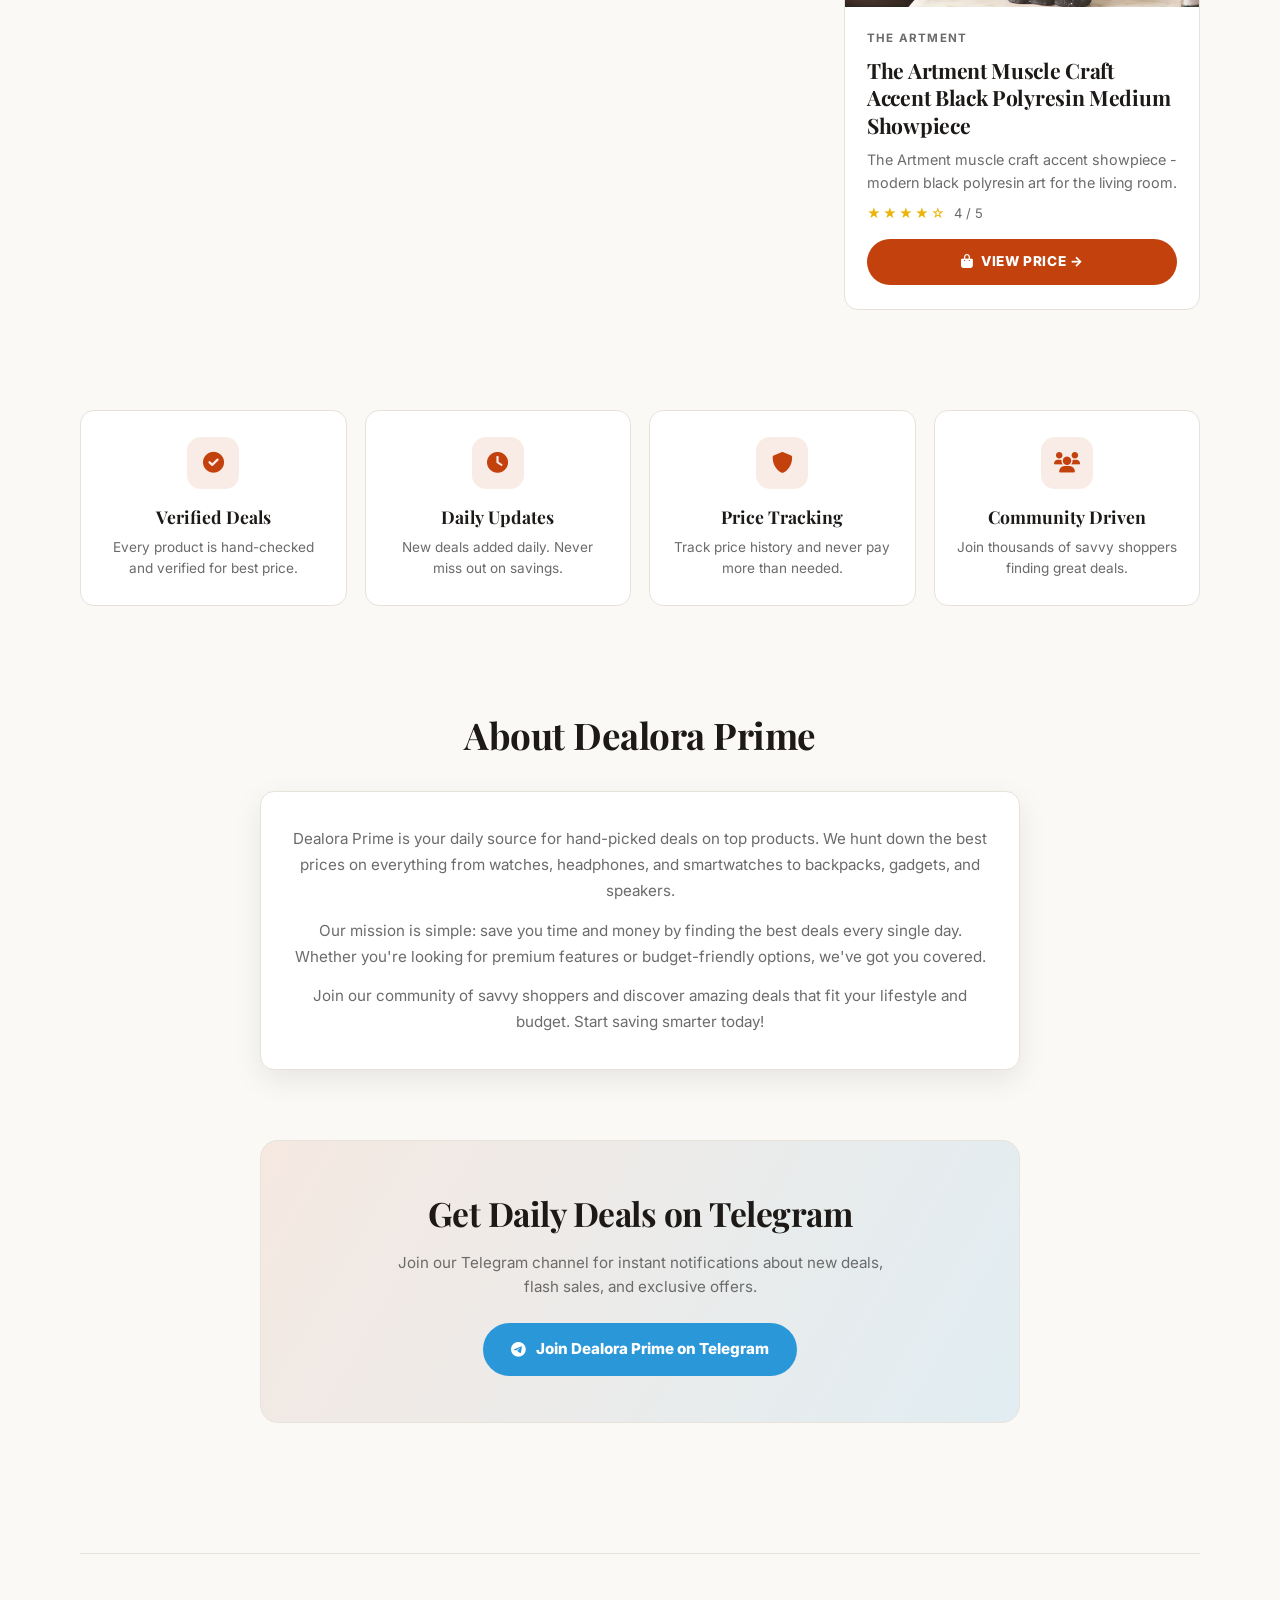
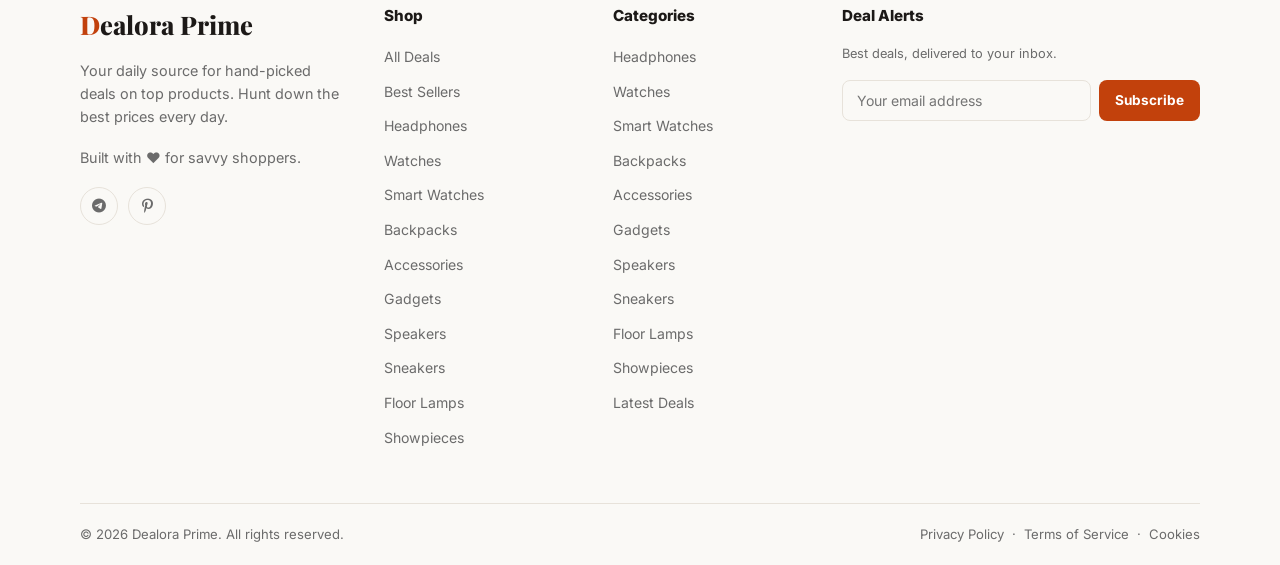
==== commit e2678645: "Remove logo image from site header/footer, keep favicon + og:image only" ====
--- a/index.html
+++ b/index.html
@@ -48,7 +48,7 @@
 
   <header id="mainHeader">
     <div class="nav-wrap" id="navWrap">
-      <div class="logo" onclick="window.scrollTo({top:0,behavior:'smooth'})"><img src="images/dealora-logo.jpg" alt="Dealora Prime logo" class="logo-img">Dealora Prime</div>
+      <div class="logo" onclick="window.scrollTo({top:0,behavior:'smooth'})">Dealora Prime</div>
       <nav>
         <ul class="nav-links" id="navLinks">
           <li class="dropdown-parent">
@@ -187,7 +187,7 @@
   <footer class="container">
     <div class="footer-grid">
       <div class="footer-col footer-about">
-        <div class="footer-logo"><img src="images/dealora-logo.jpg" alt="Dealora Prime logo" class="logo-img">Dealora Prime</div>
+        <div class="footer-logo">Dealora Prime</div>
         <p>Your daily source for hand-picked deals on top products. Hunt down the best prices every day.</p>
         <p class="footer-credit">Built with &hearts; for savvy shoppers.</p>
         <div class="social-icons">
--- a/css/style.css
+++ b/css/style.css
@@ -86,17 +86,6 @@
   letter-spacing: -0.5px;
   cursor: pointer;
   white-space: nowrap;
-  display: inline-flex;
-  align-items: center;
-  gap: 10px;
-}
-
-.logo-img {
-  width: 34px;
-  height: 34px;
-  border-radius: 50%;
-  object-fit: cover;
-  flex-shrink: 0;
 }
 
 .logo::first-letter {
@@ -507,9 +496,6 @@
   font-size: 1.6rem;
   font-weight: 800;
   margin-bottom: 14px;
-  display: inline-flex;
-  align-items: center;
-  gap: 10px;
 }
 
 .footer-logo::first-letter {
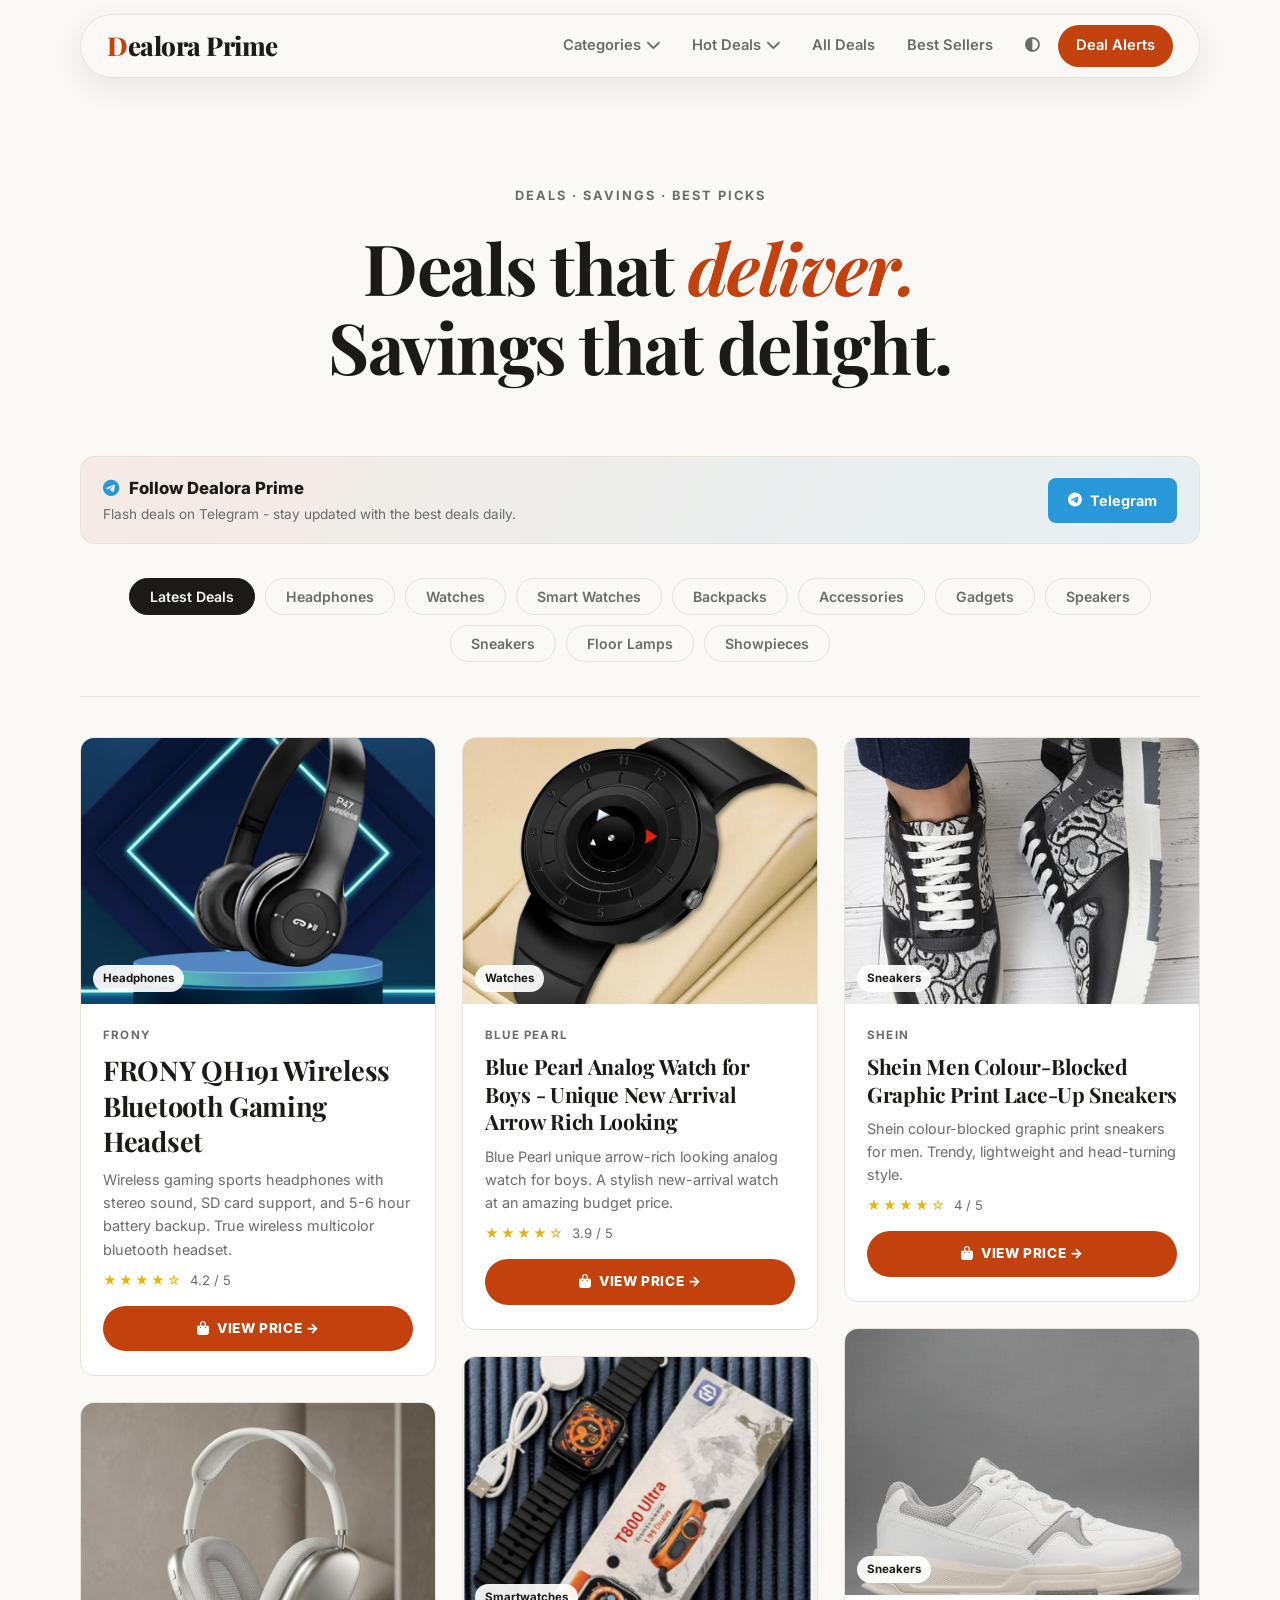
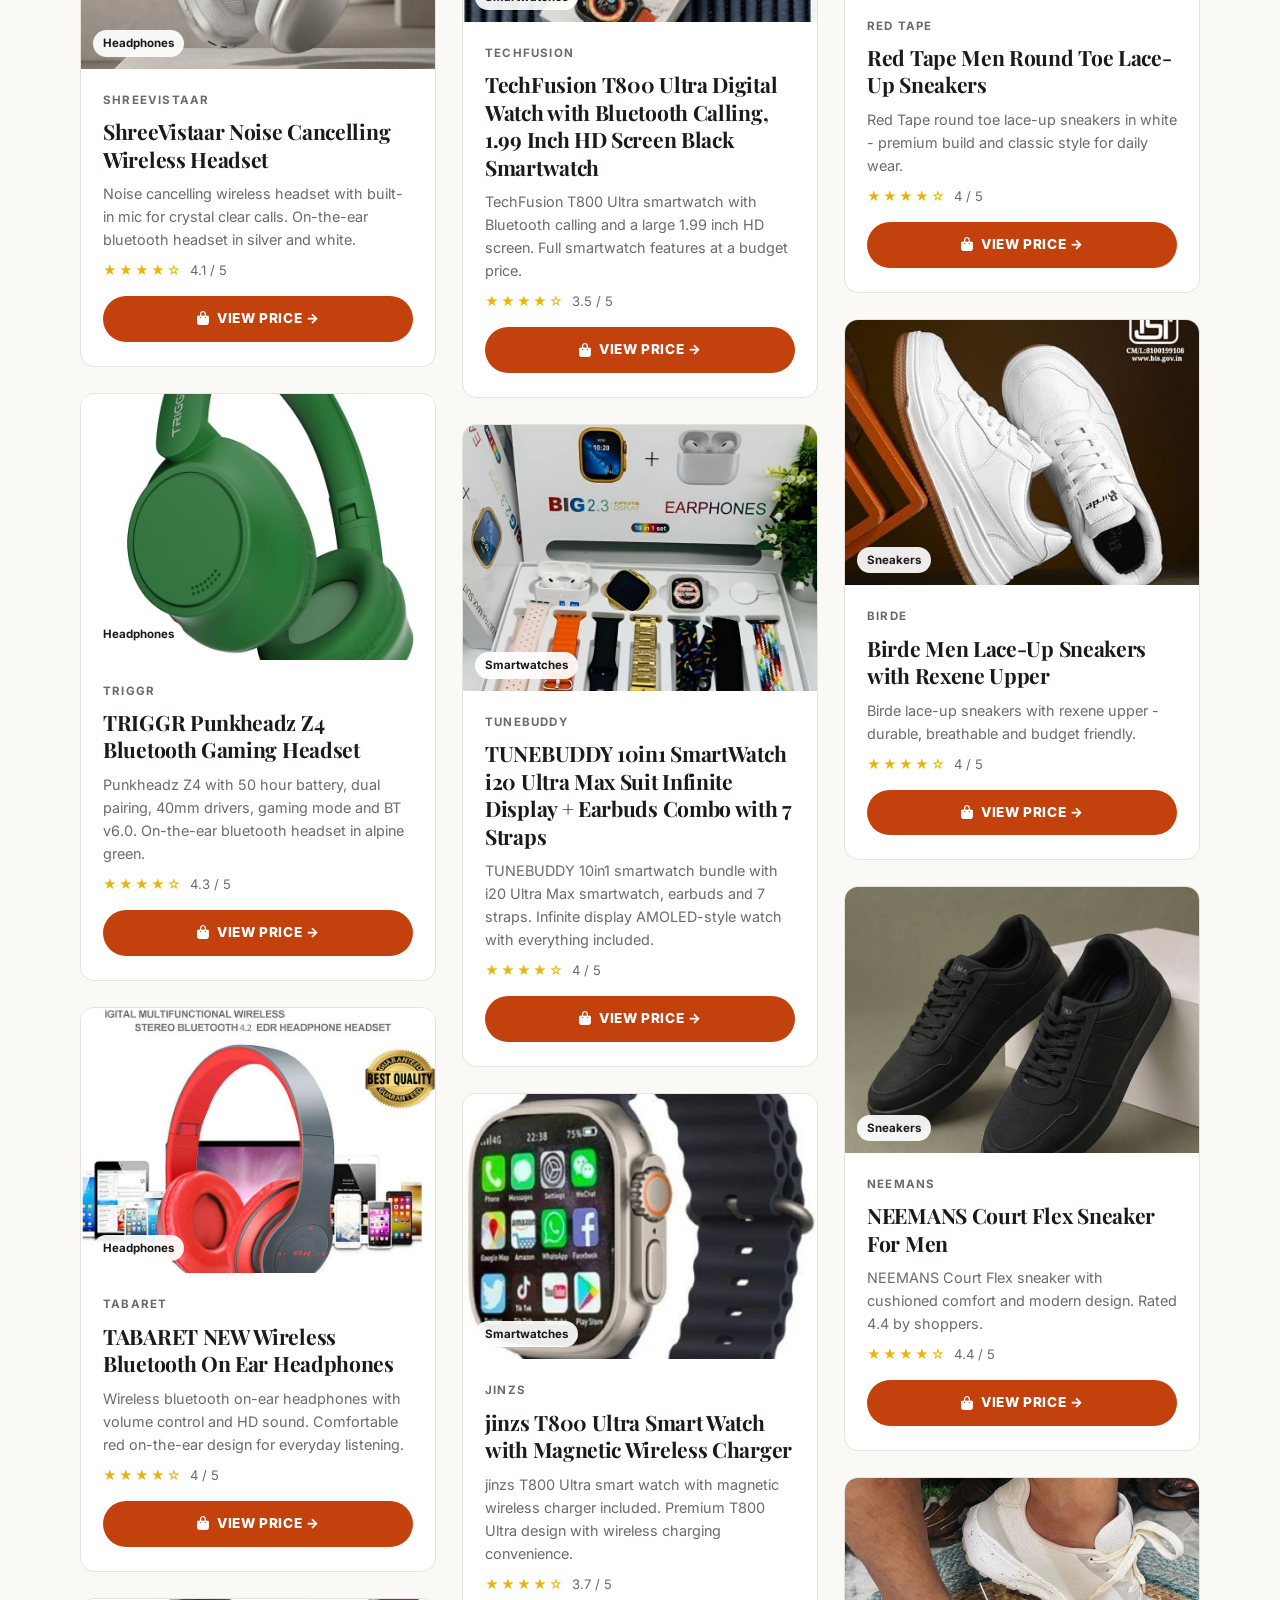
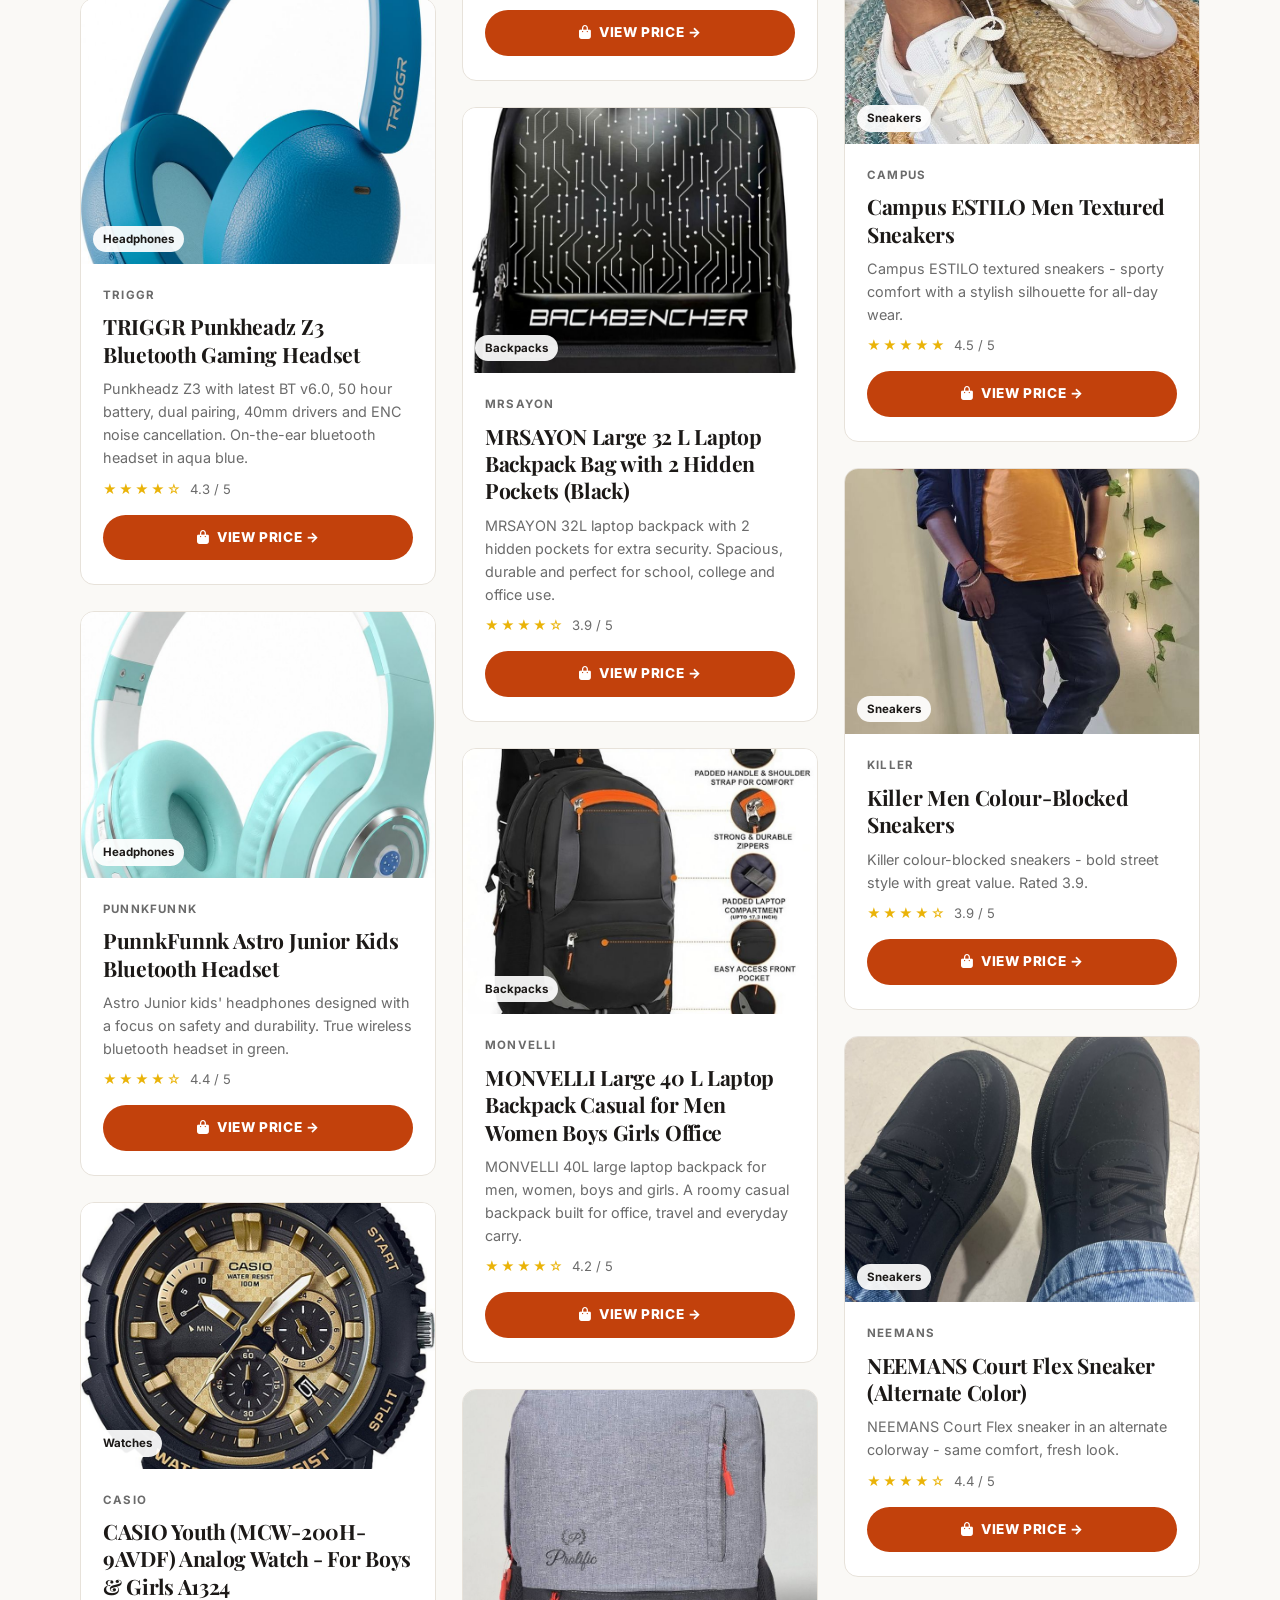
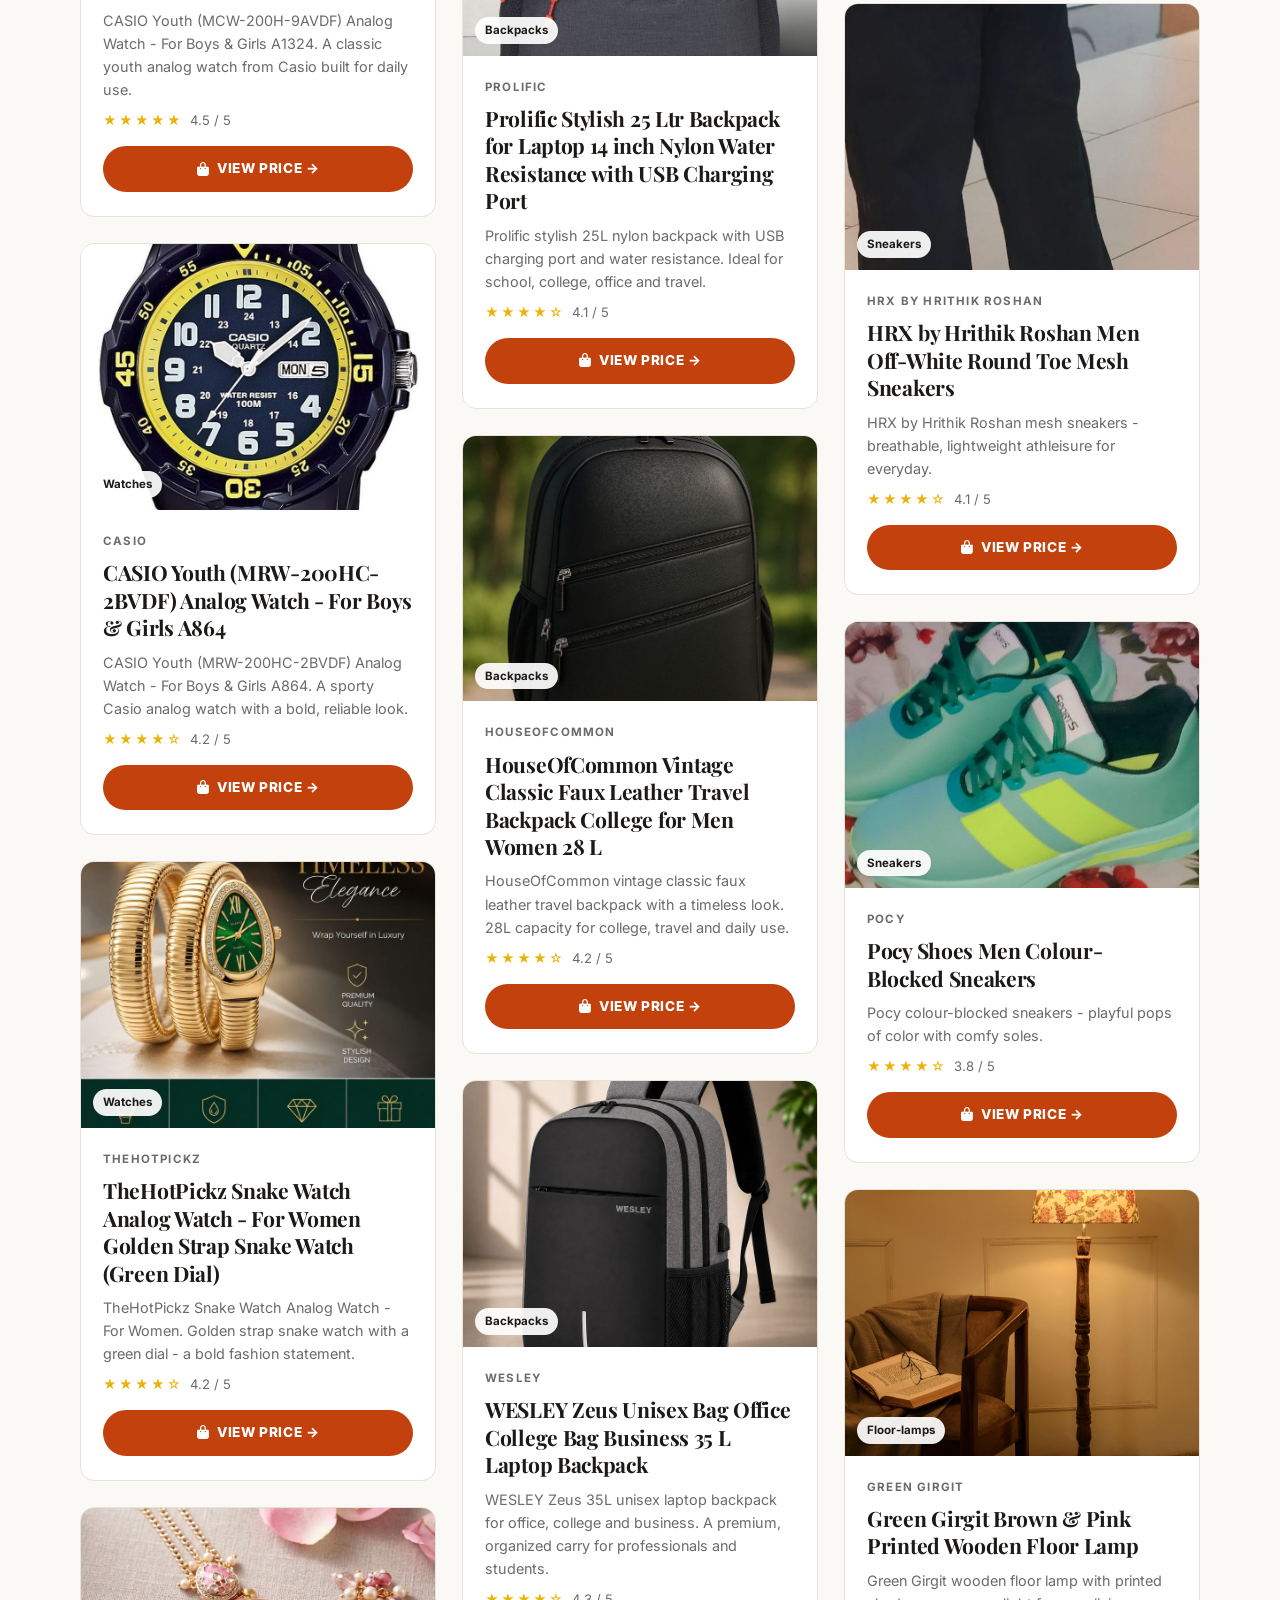
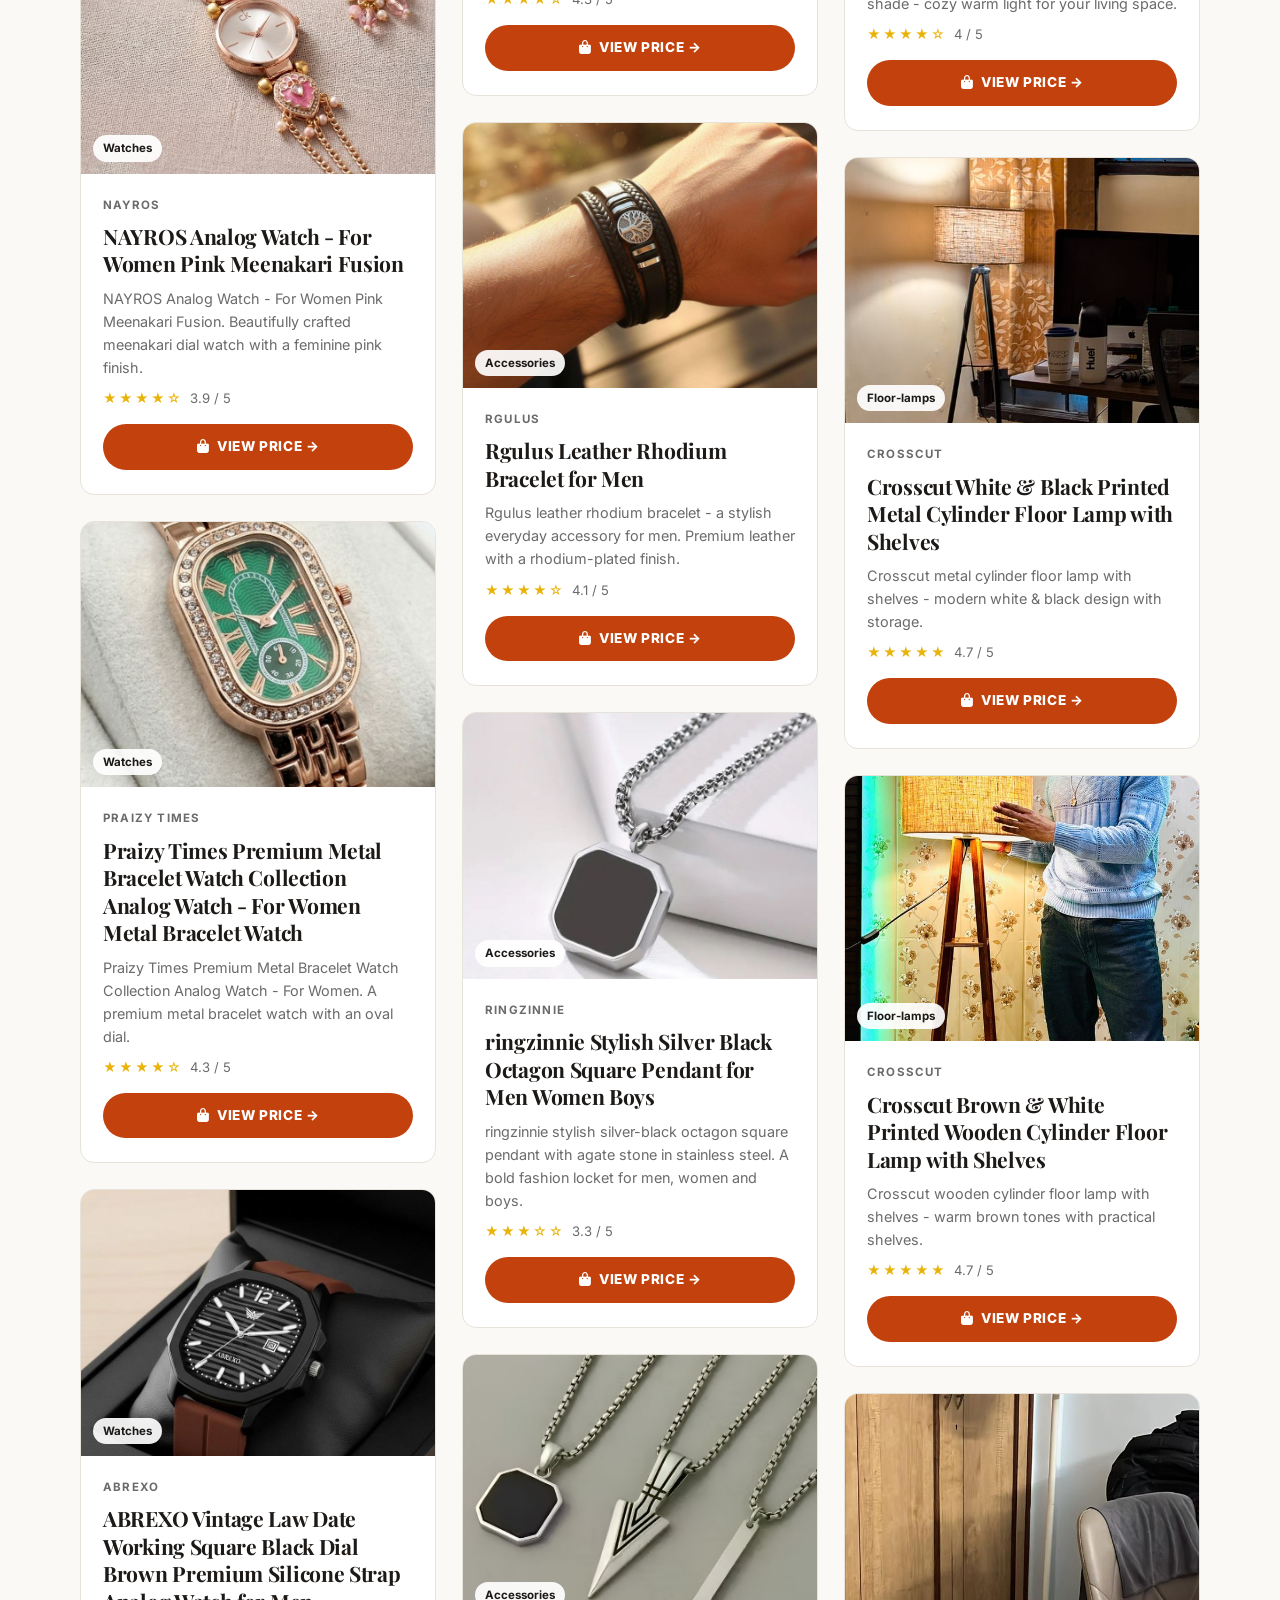
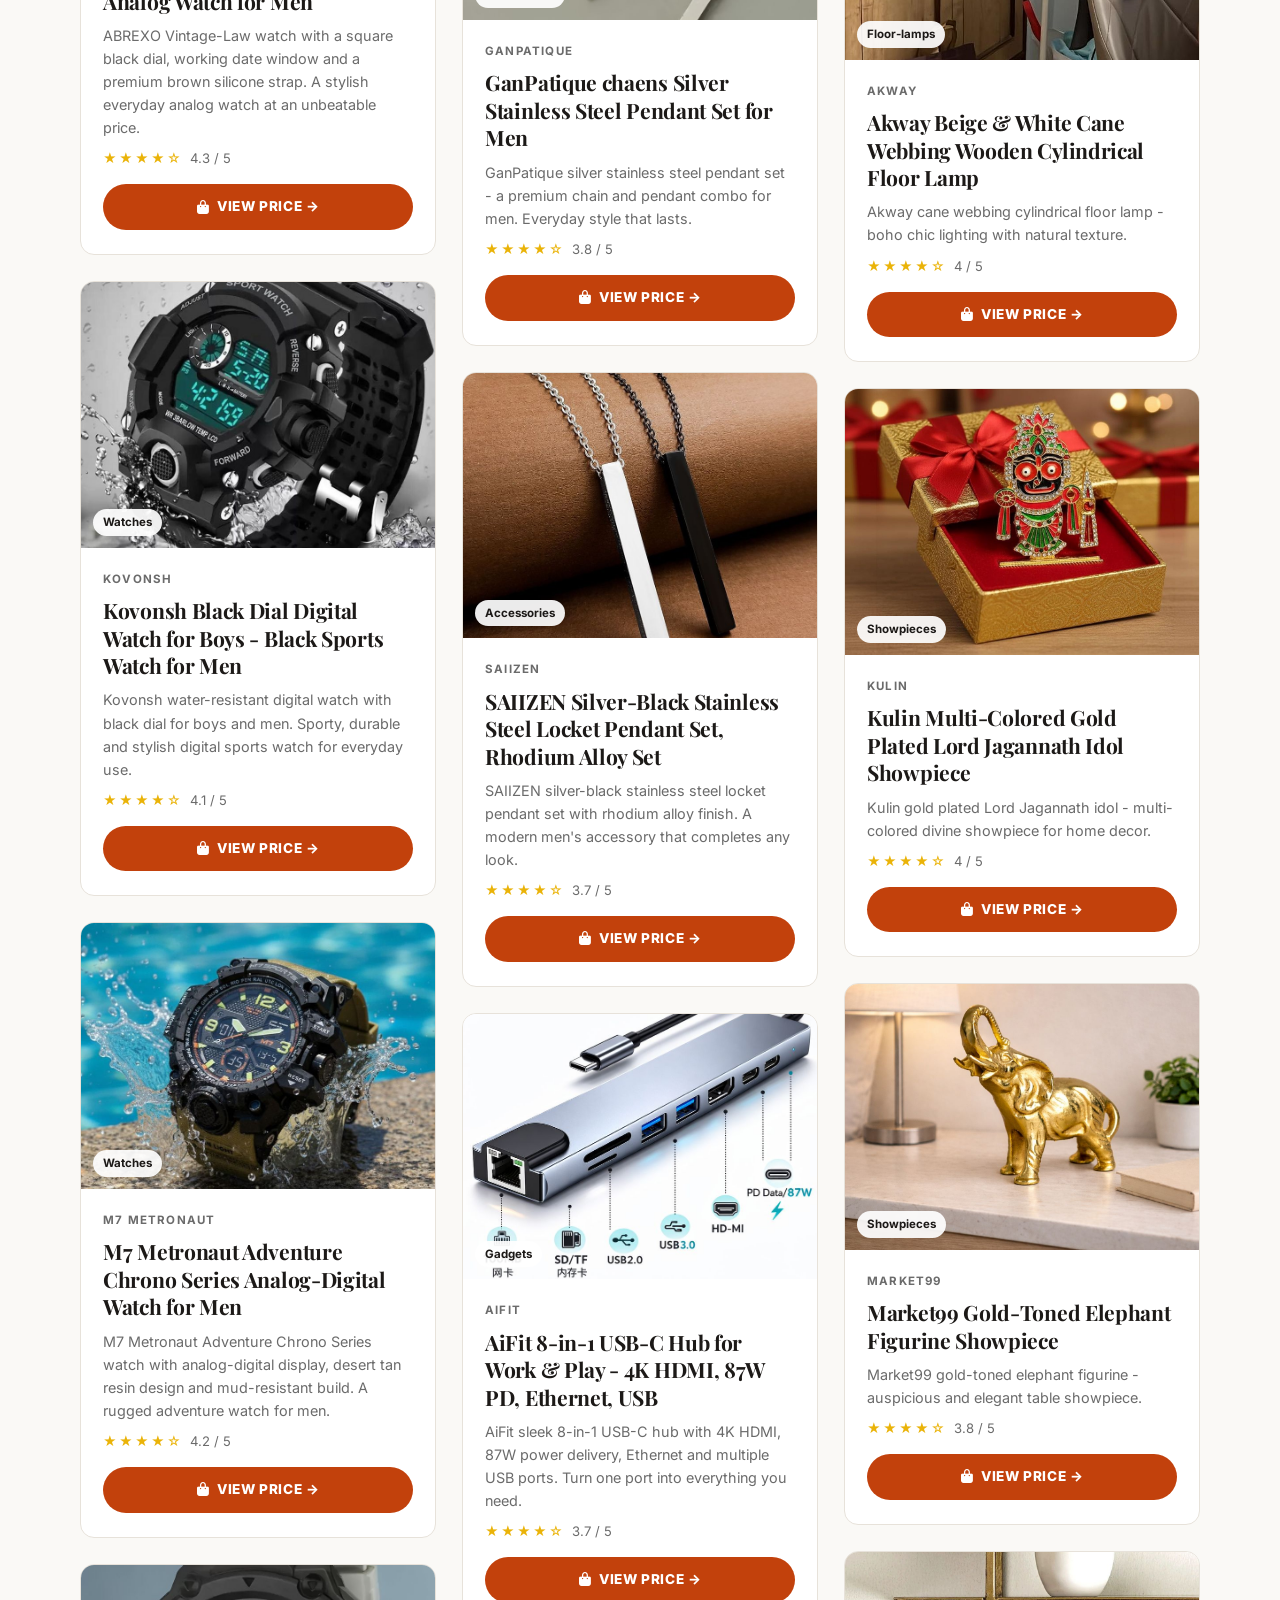
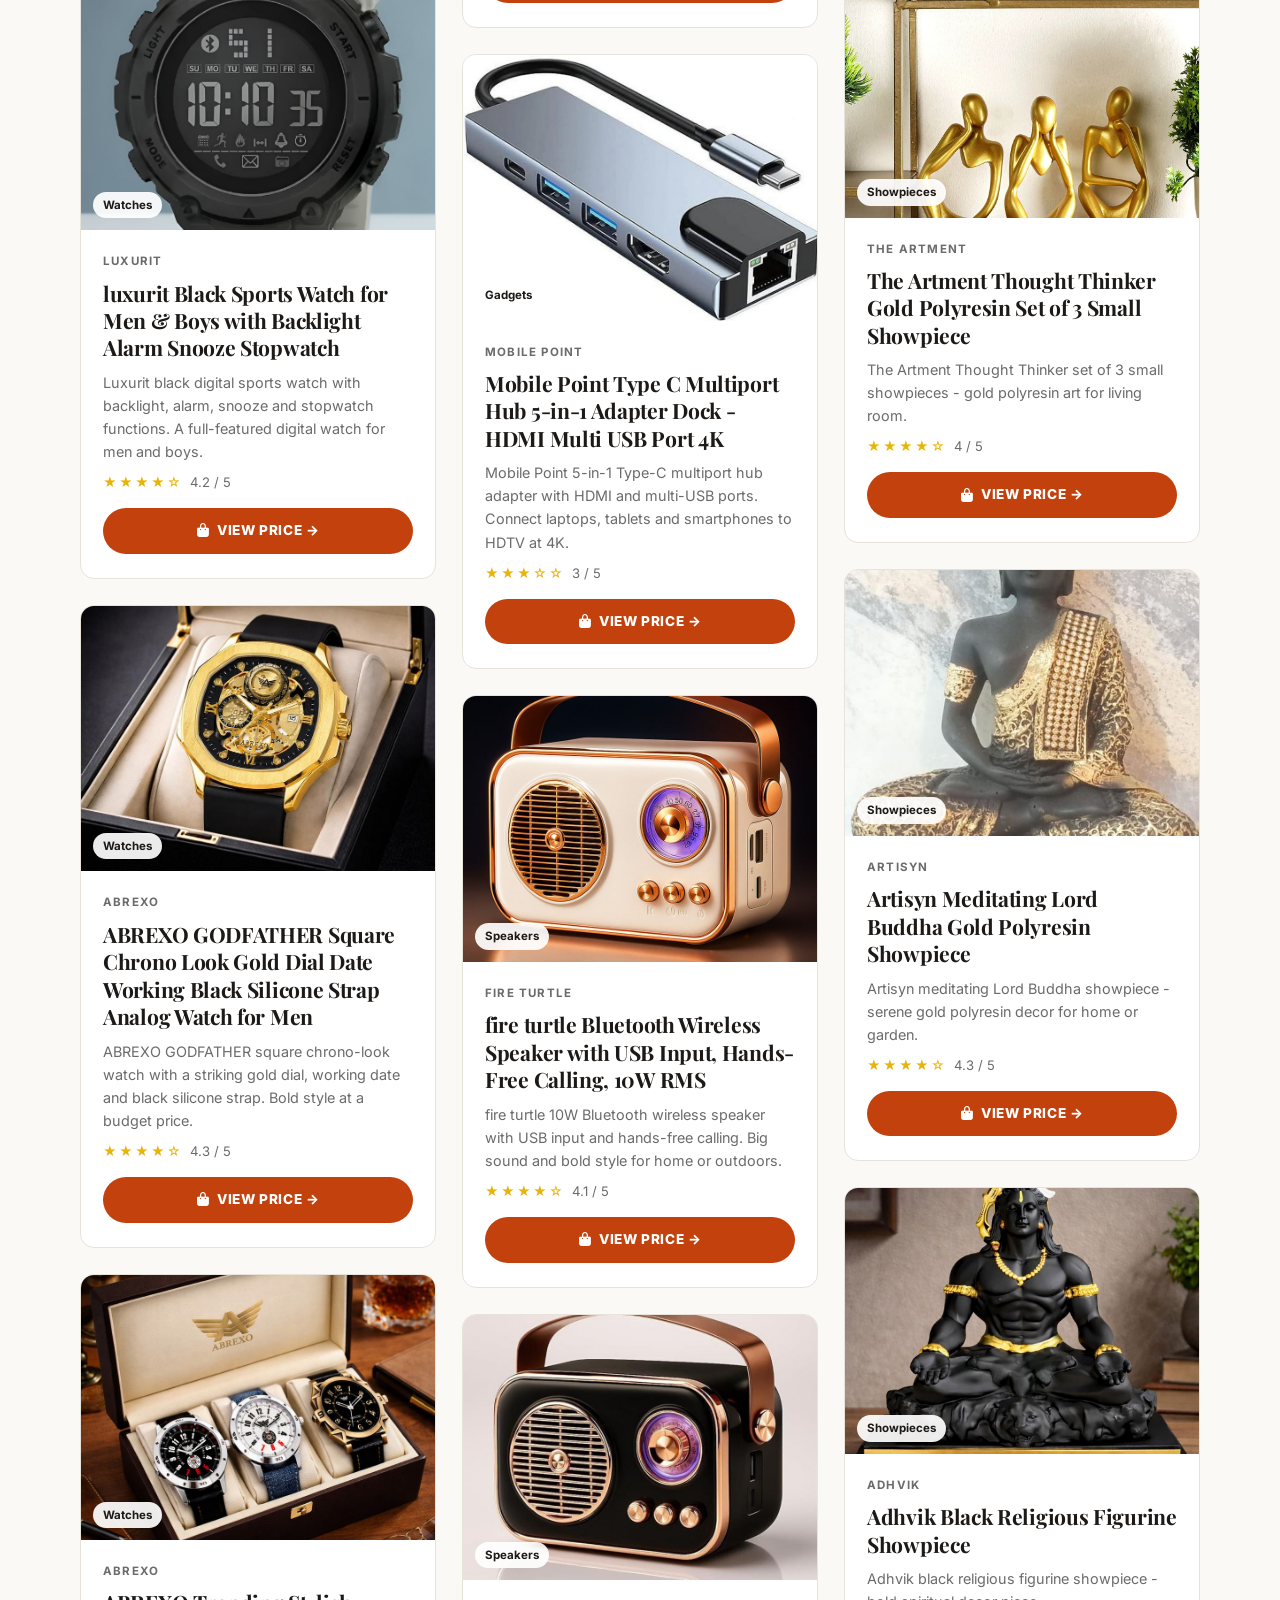
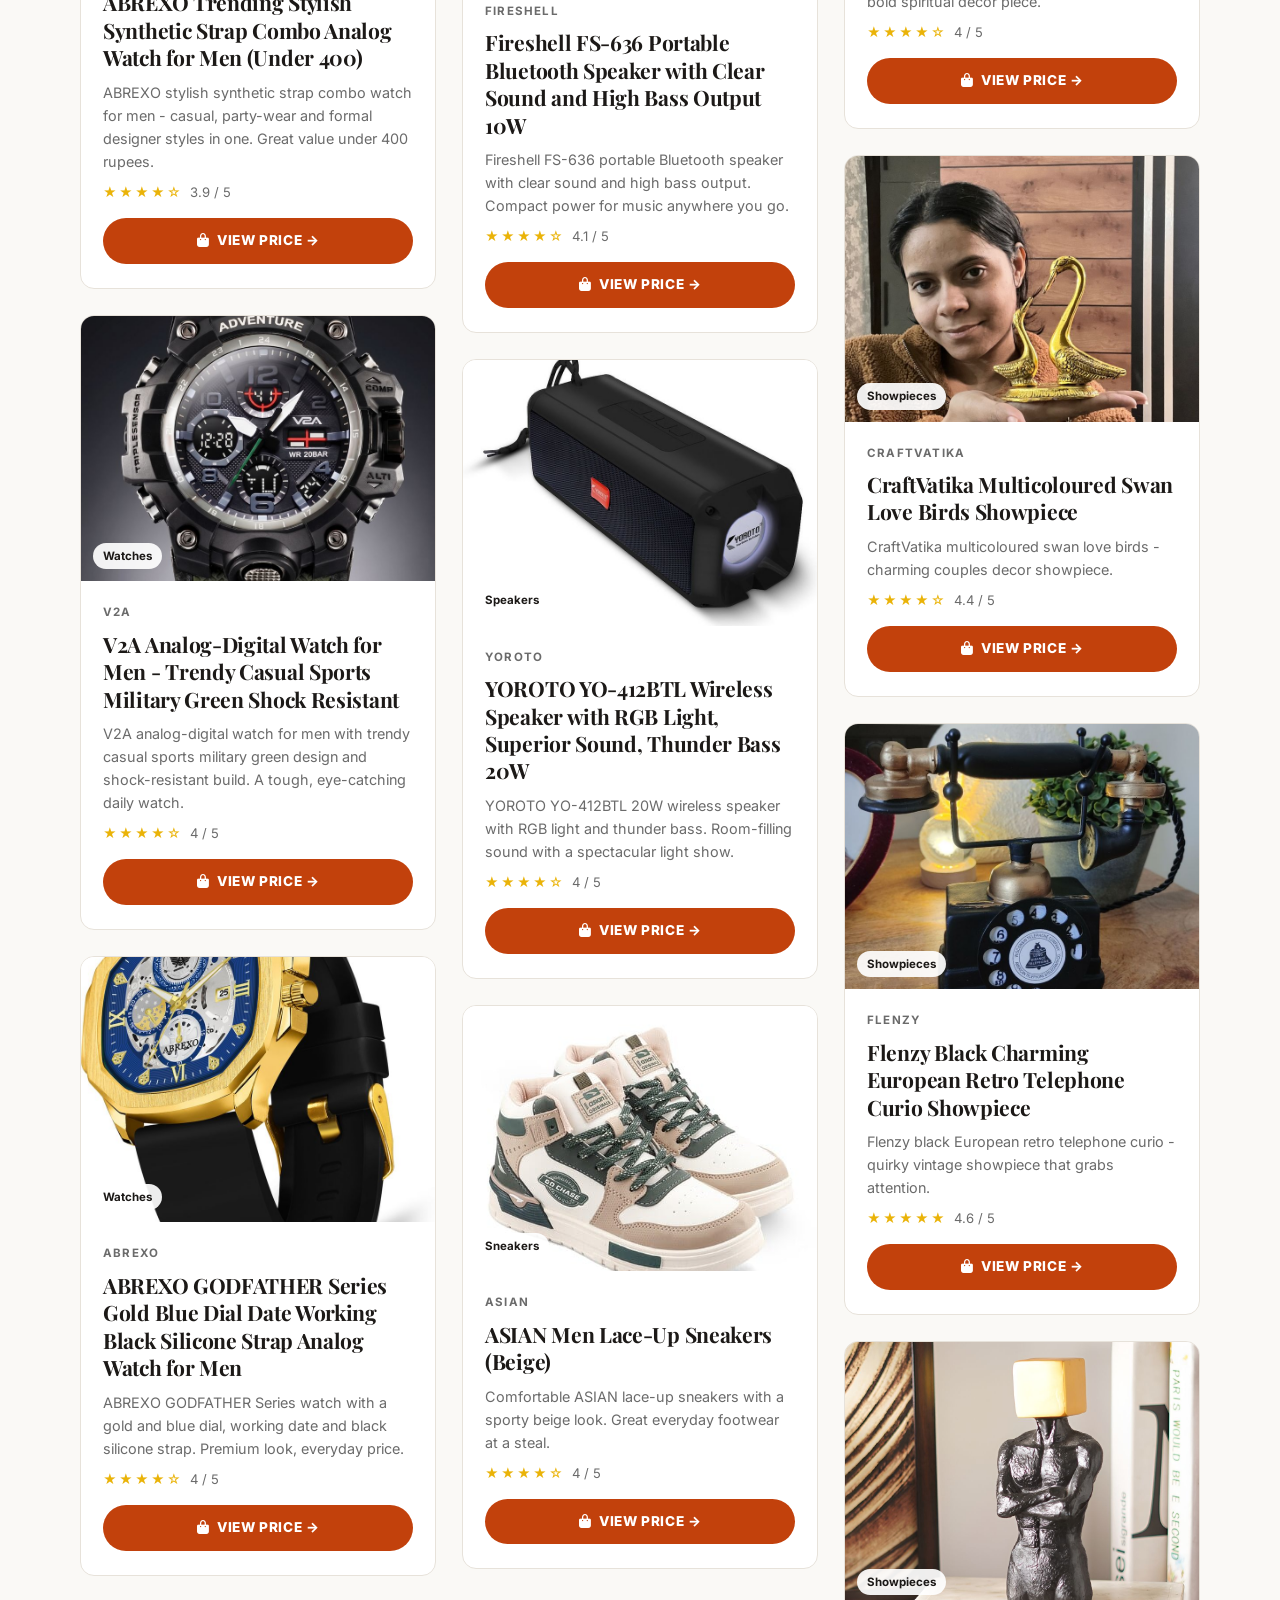
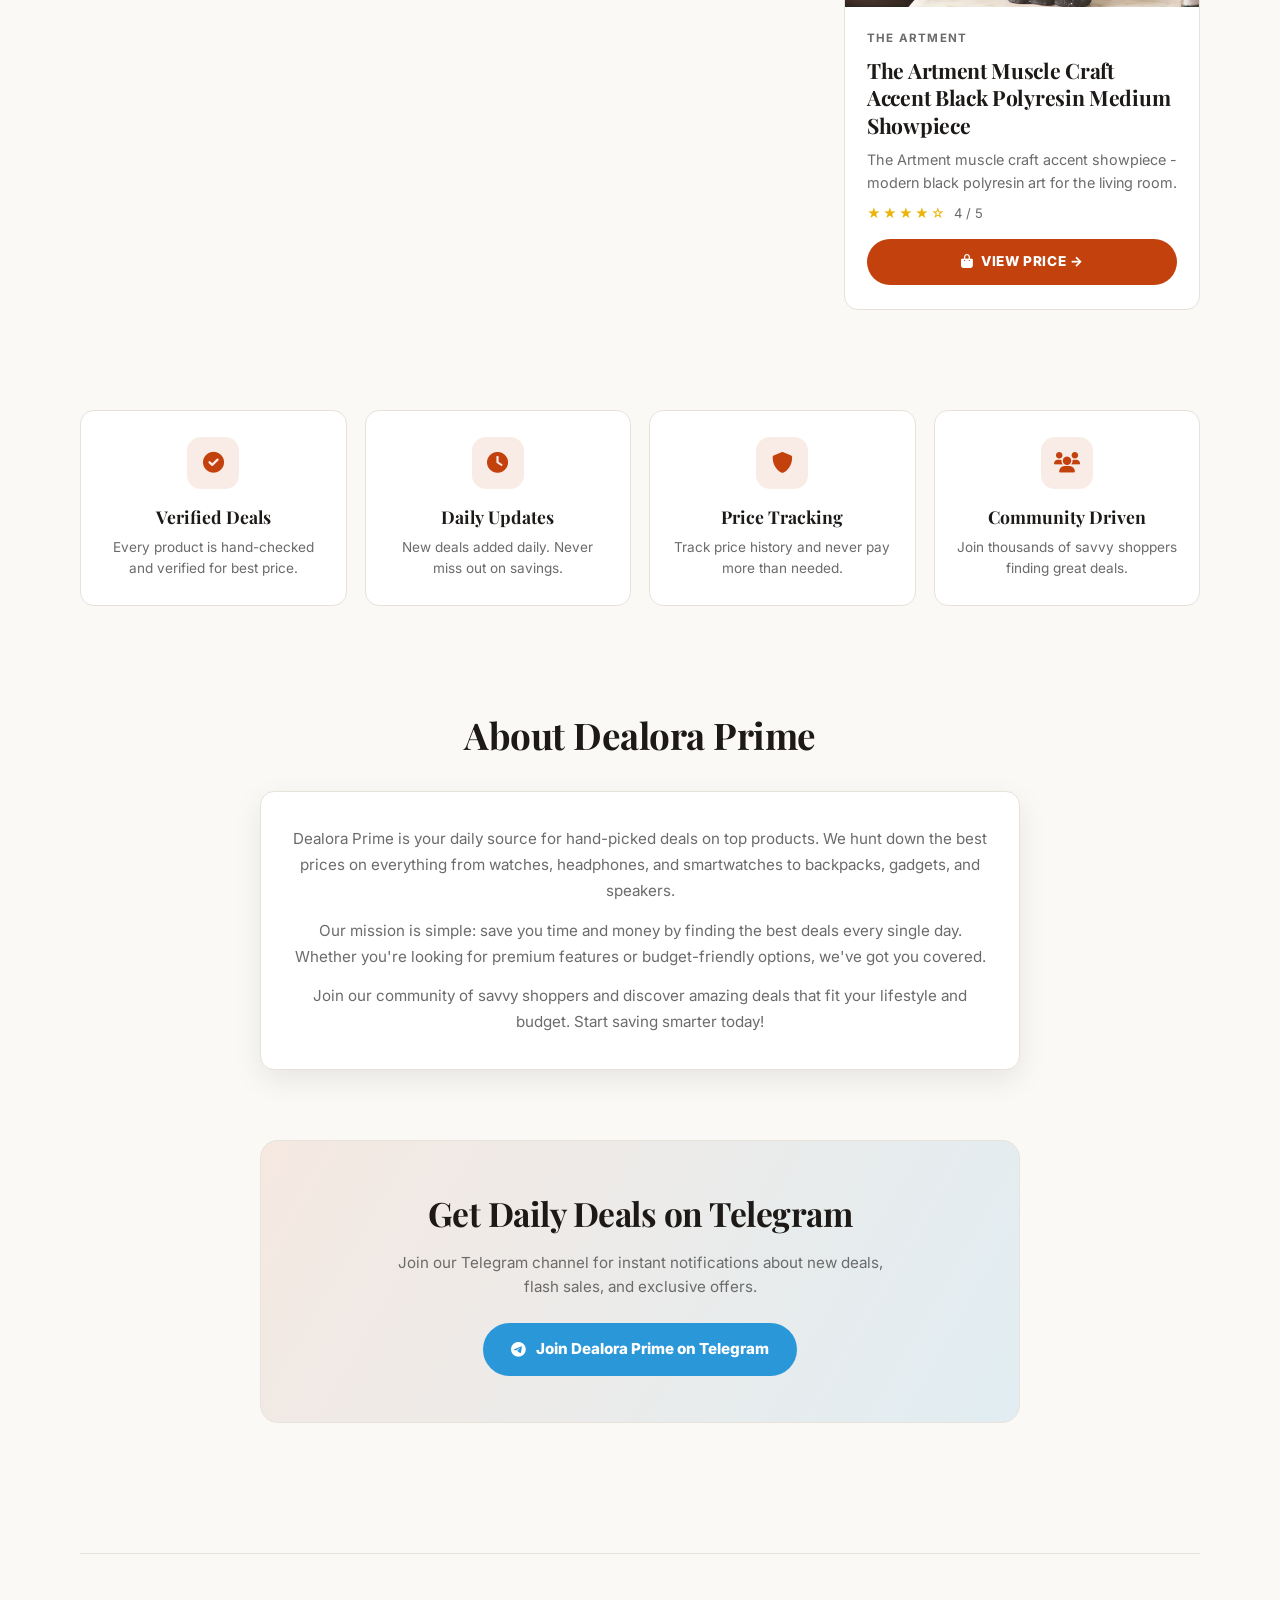
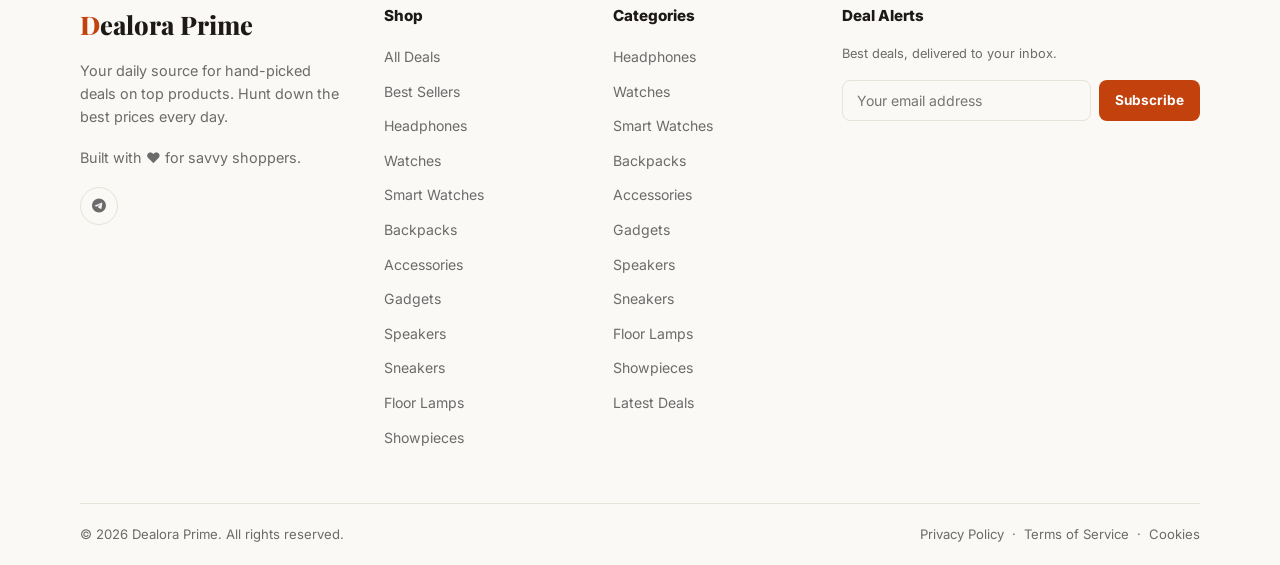
==== commit 2441feea: "Remove Pinterest from site, keep Telegram only" ====
--- a/index.html
+++ b/index.html
@@ -106,11 +106,10 @@
       <div class="telegram-band reveal">
         <div class="telegram-band-text">
           <span class="telegram-band-title"><i class="fab fa-telegram-plane"></i> Follow Dealora Prime</span>
-          <span class="telegram-band-sub">Flash deals on Telegram &amp; our shop on Pinterest - stay updated everywhere.</span>
+          <span class="telegram-band-sub">Flash deals on Telegram - stay updated with the best deals daily.</span>
         </div>
         <div class="telegram-band-btns">
           <a class="telegram-band-btn" href="https://t.me/DealoraPrime" target="_blank" rel="noopener"><i class="fab fa-telegram-plane"></i> Telegram</a>
-          <a class="telegram-band-btn pinterest" href="https://pin.it/5lx5MN68U" target="_blank" rel="noopener"><i class="fab fa-pinterest-p"></i> Pinterest Shop</a>
         </div>
       </div>
     </section>
@@ -192,7 +191,6 @@
         <p class="footer-credit">Built with &hearts; for savvy shoppers.</p>
         <div class="social-icons">
           <a href="https://t.me/DealoraPrime" target="_blank" rel="noopener" aria-label="Telegram"><i class="fab fa-telegram-plane"></i></a>
-          <a href="https://pin.it/5lx5MN68U" target="_blank" rel="noopener" aria-label="Pinterest"><i class="fab fa-pinterest-p"></i></a>
         </div>
       </div>
       <div class="footer-col"><h4>Shop</h4><ul class="footer-links"><li><a href="#" data-cat="all">All Deals</a></li><li><a href="#" data-cat="hot">Best Sellers</a></li><li><a href="#" data-cat="headphones">Headphones</a></li><li><a href="#" data-cat="watches">Watches</a></li><li><a href="#" data-cat="smartwatches">Smart Watches</a></li><li><a href="#" data-cat="backpacks">Backpacks</a></li><li><a href="#" data-cat="accessories">Accessories</a></li><li><a href="#" data-cat="gadgets">Gadgets</a></li><li><a href="#" data-cat="speakers">Speakers</a></li><li><a href="#" data-cat="sneakers">Sneakers</a></li><li><a href="#" data-cat="floor-lamps">Floor Lamps</a></li><li><a href="#" data-cat="showpieces">Showpieces</a></li></ul></div>
--- a/css/style.css
+++ b/css/style.css
@@ -1186,14 +1186,6 @@
   background: #1d7fbb;
 }
 
-.telegram-band-btn.pinterest {
-  background: #e60023;
-}
-
-.telegram-band-btn.pinterest:hover {
-  background: #c2001d;
-}
-
 .telegram-band-btns {
   display: flex;
   align-items: center;
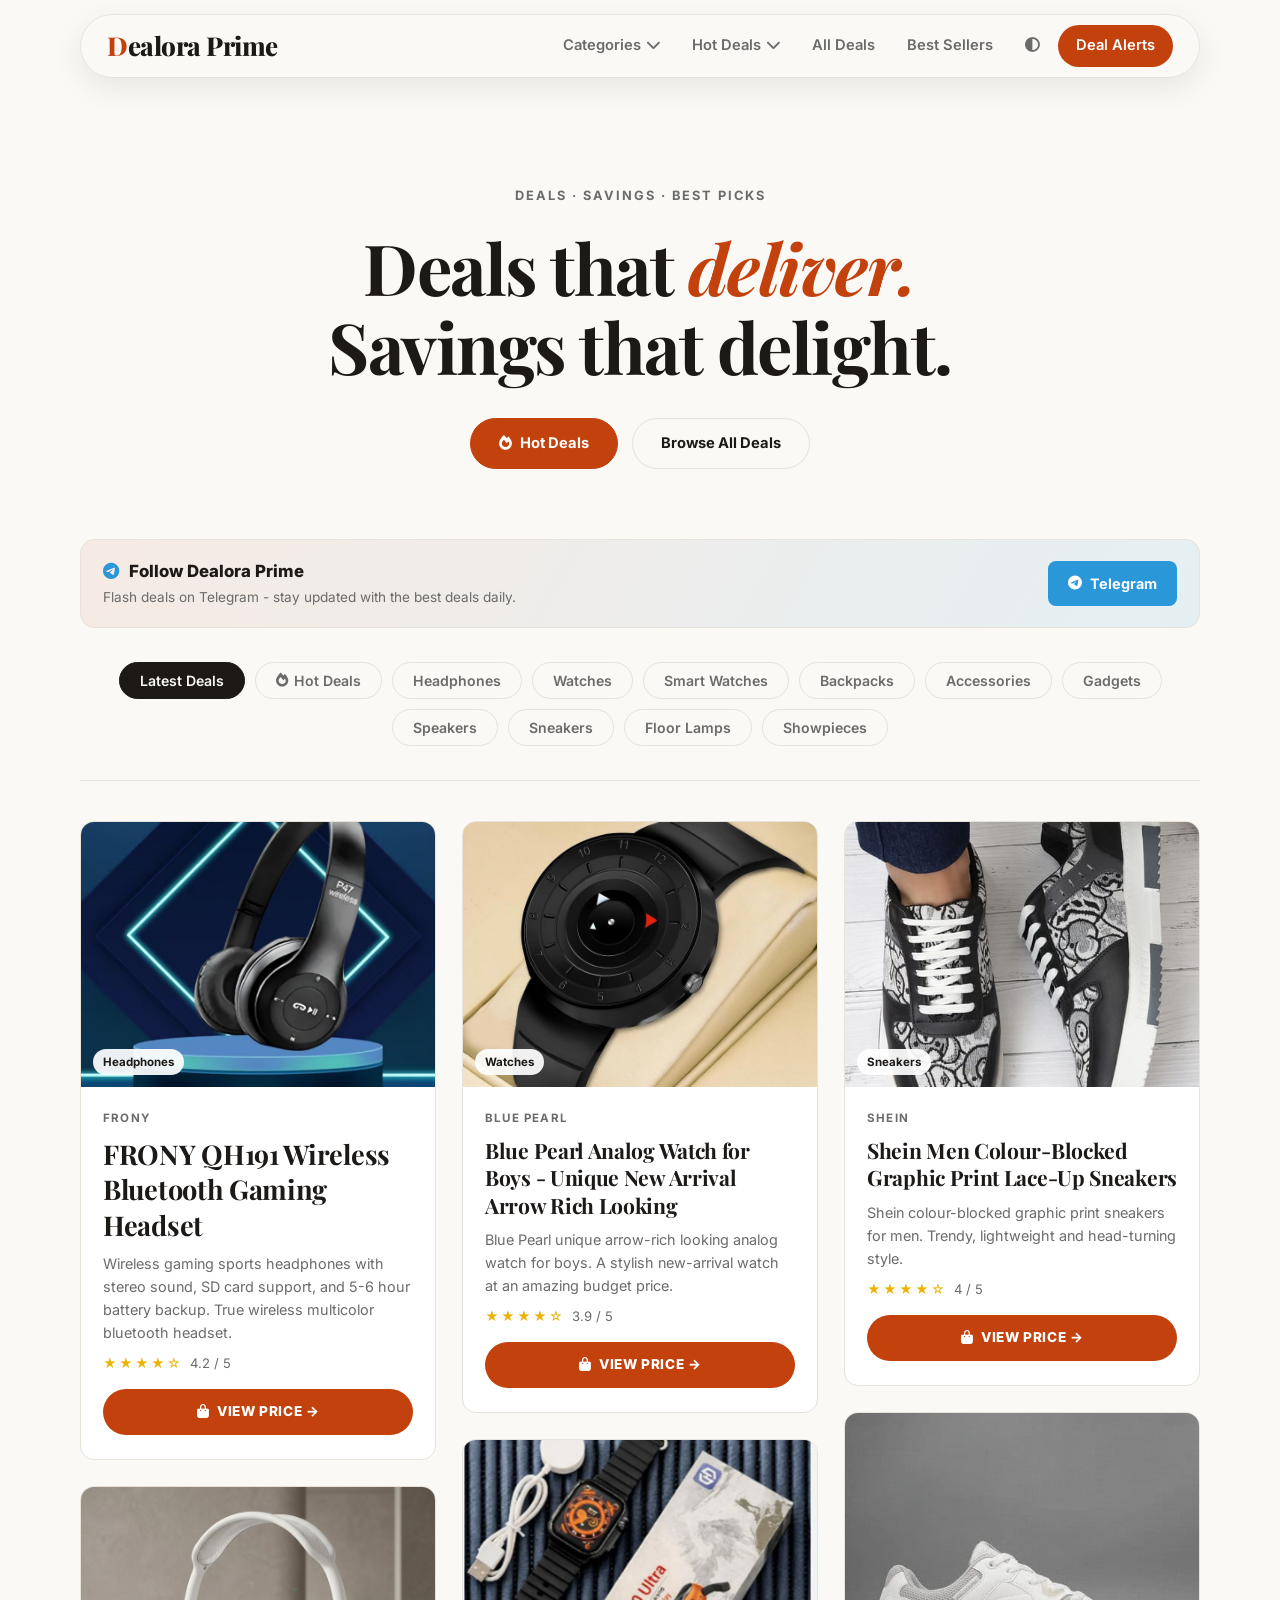
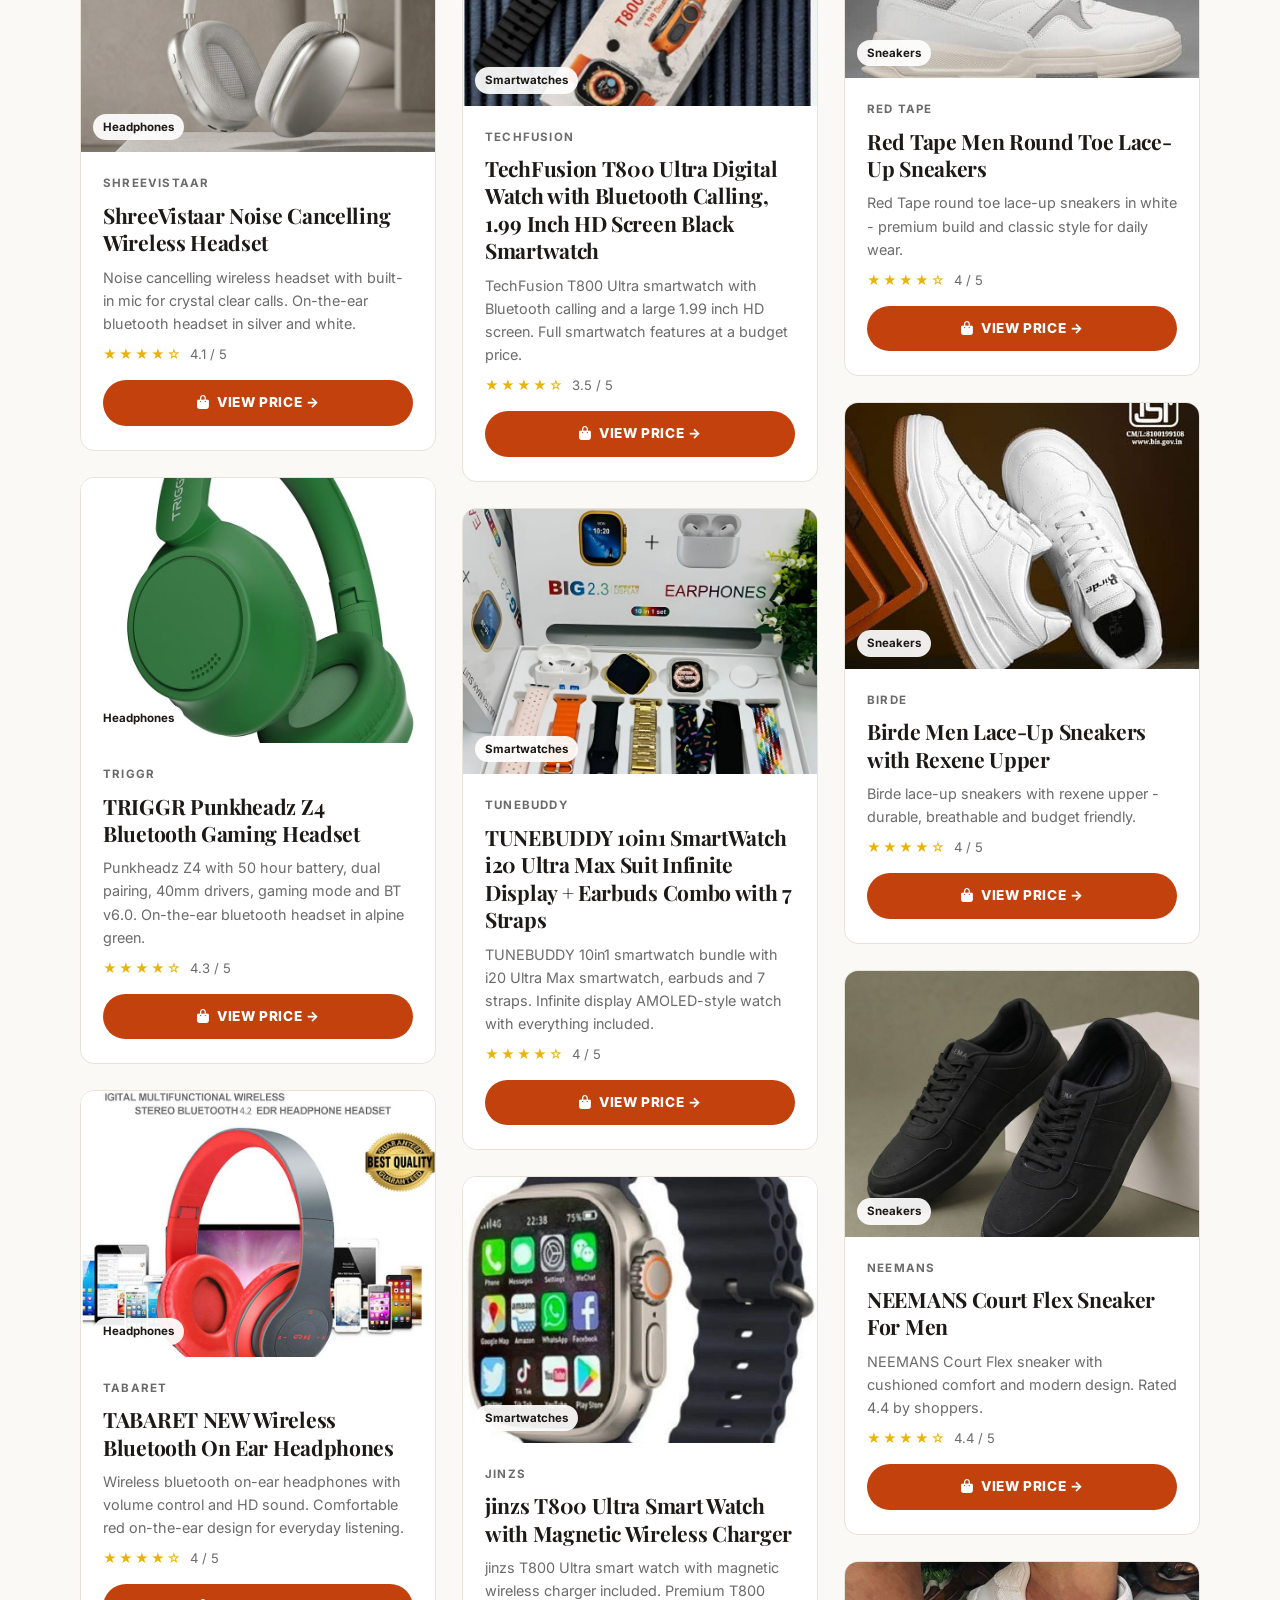
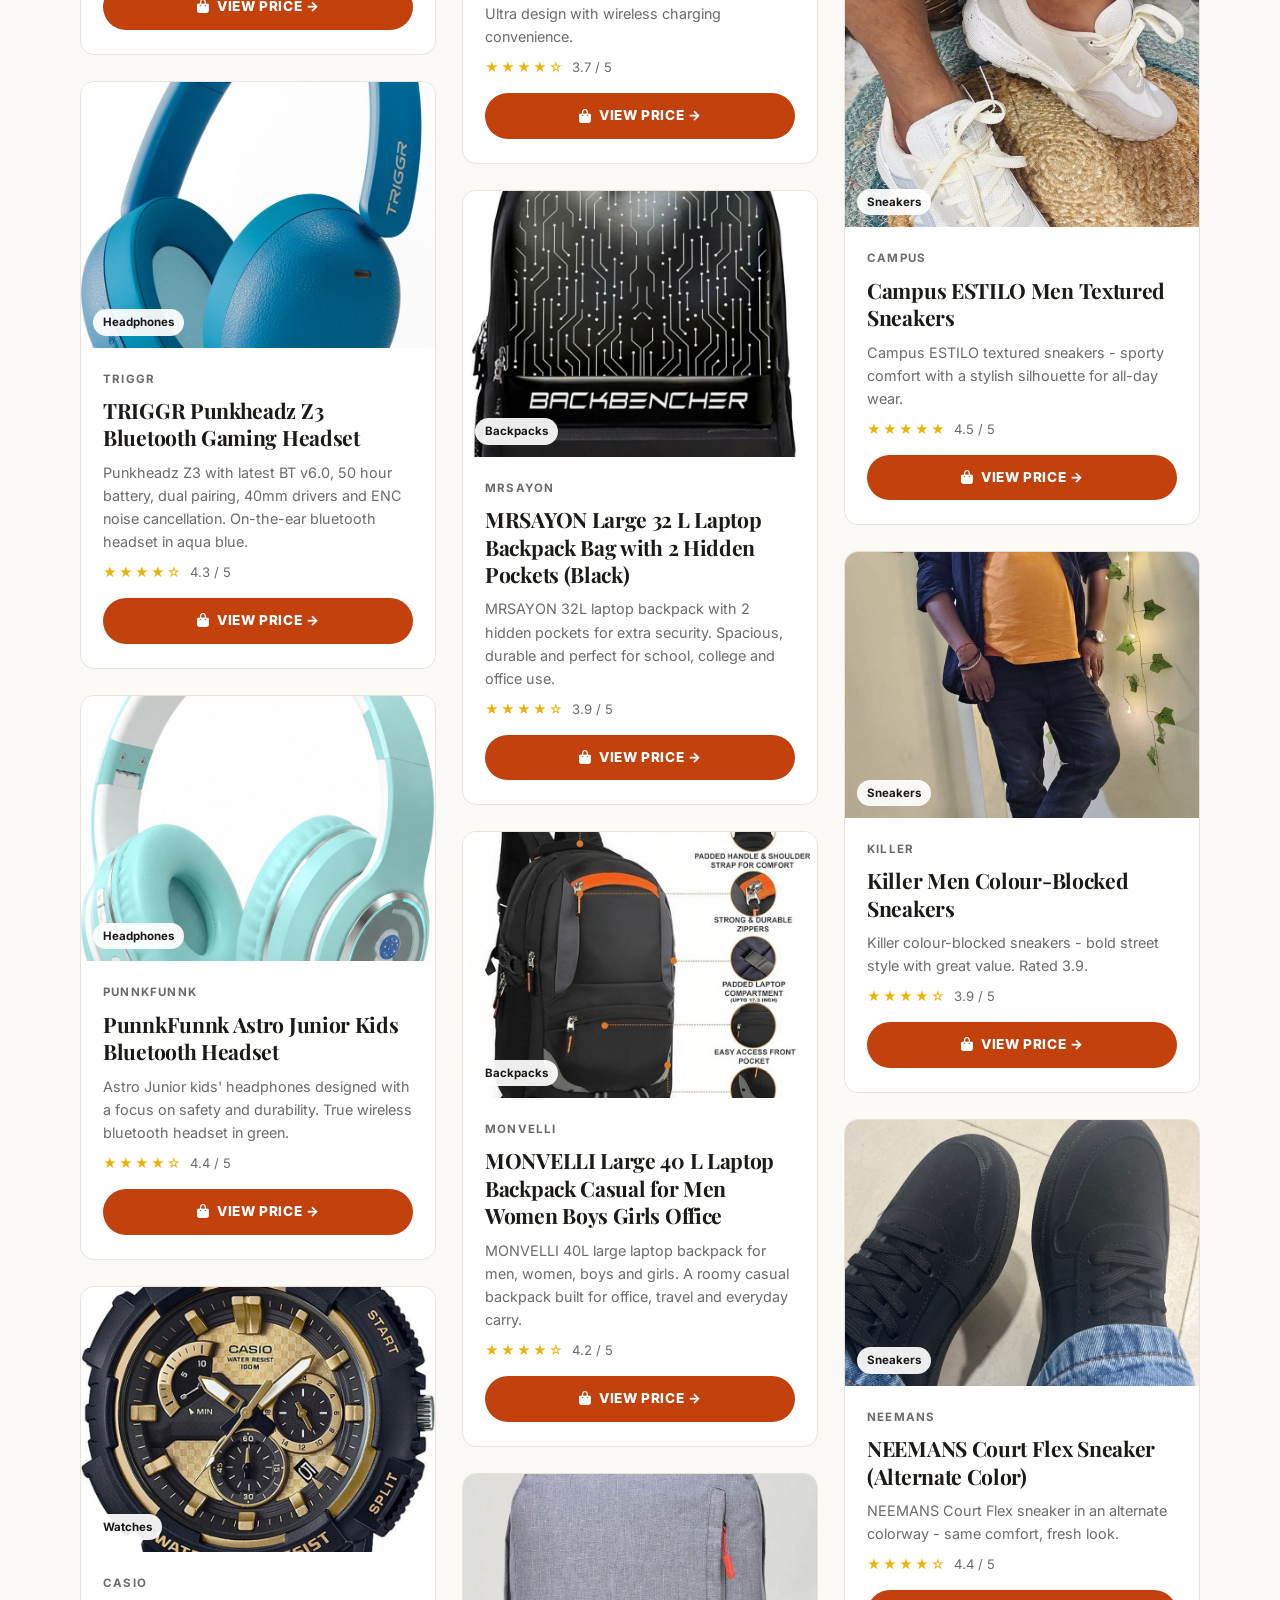
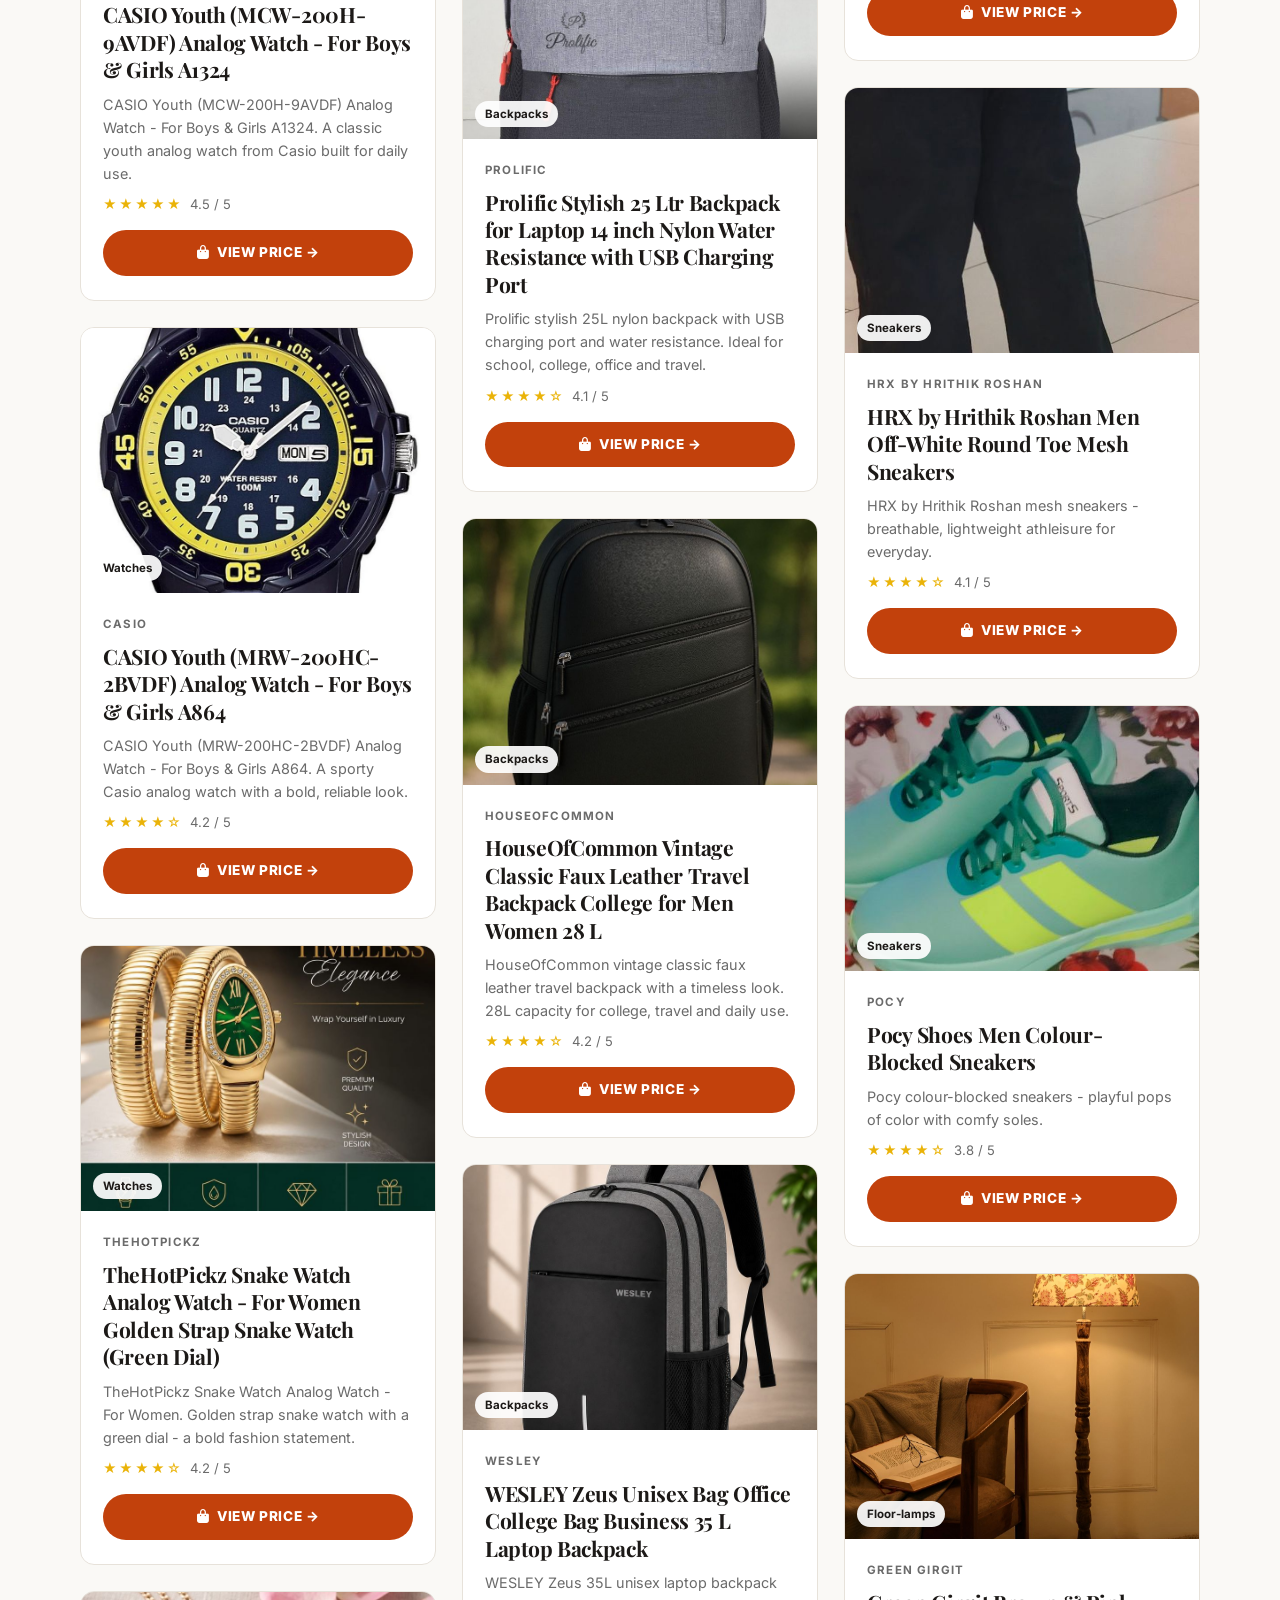
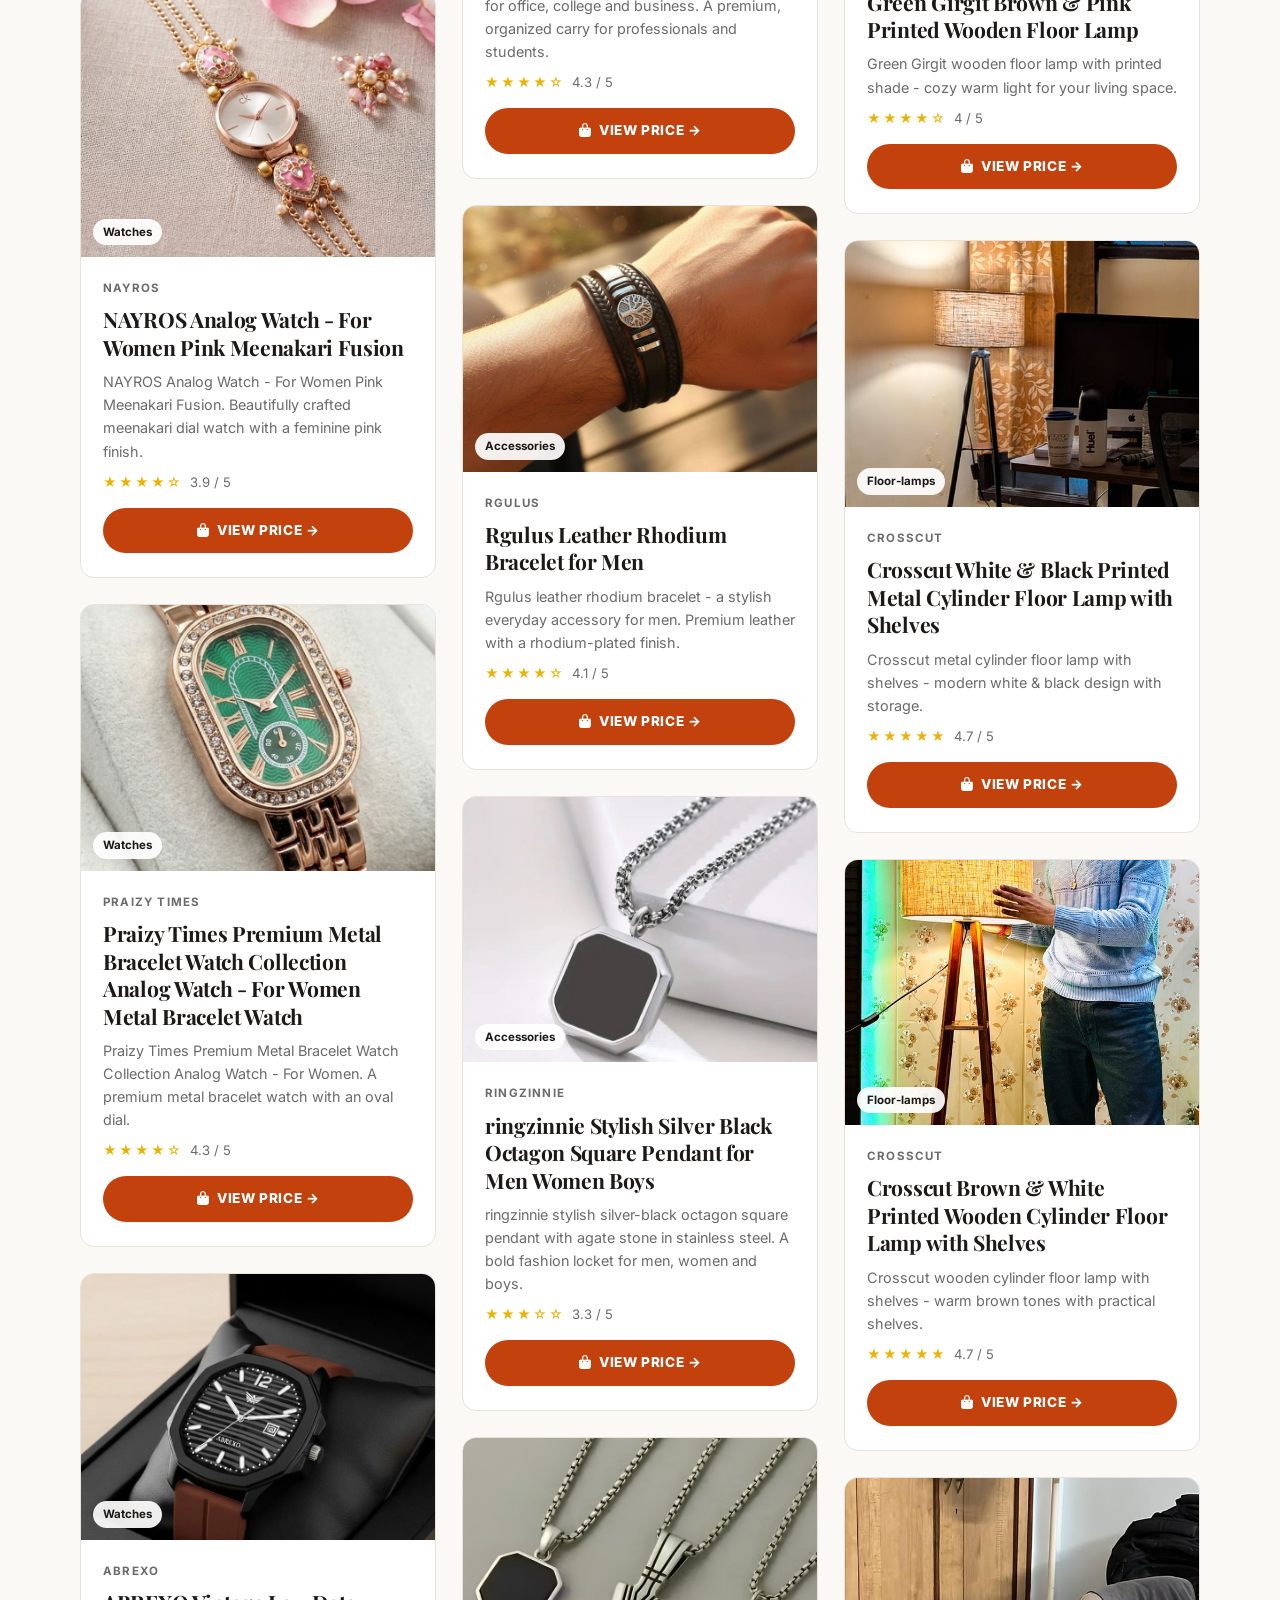
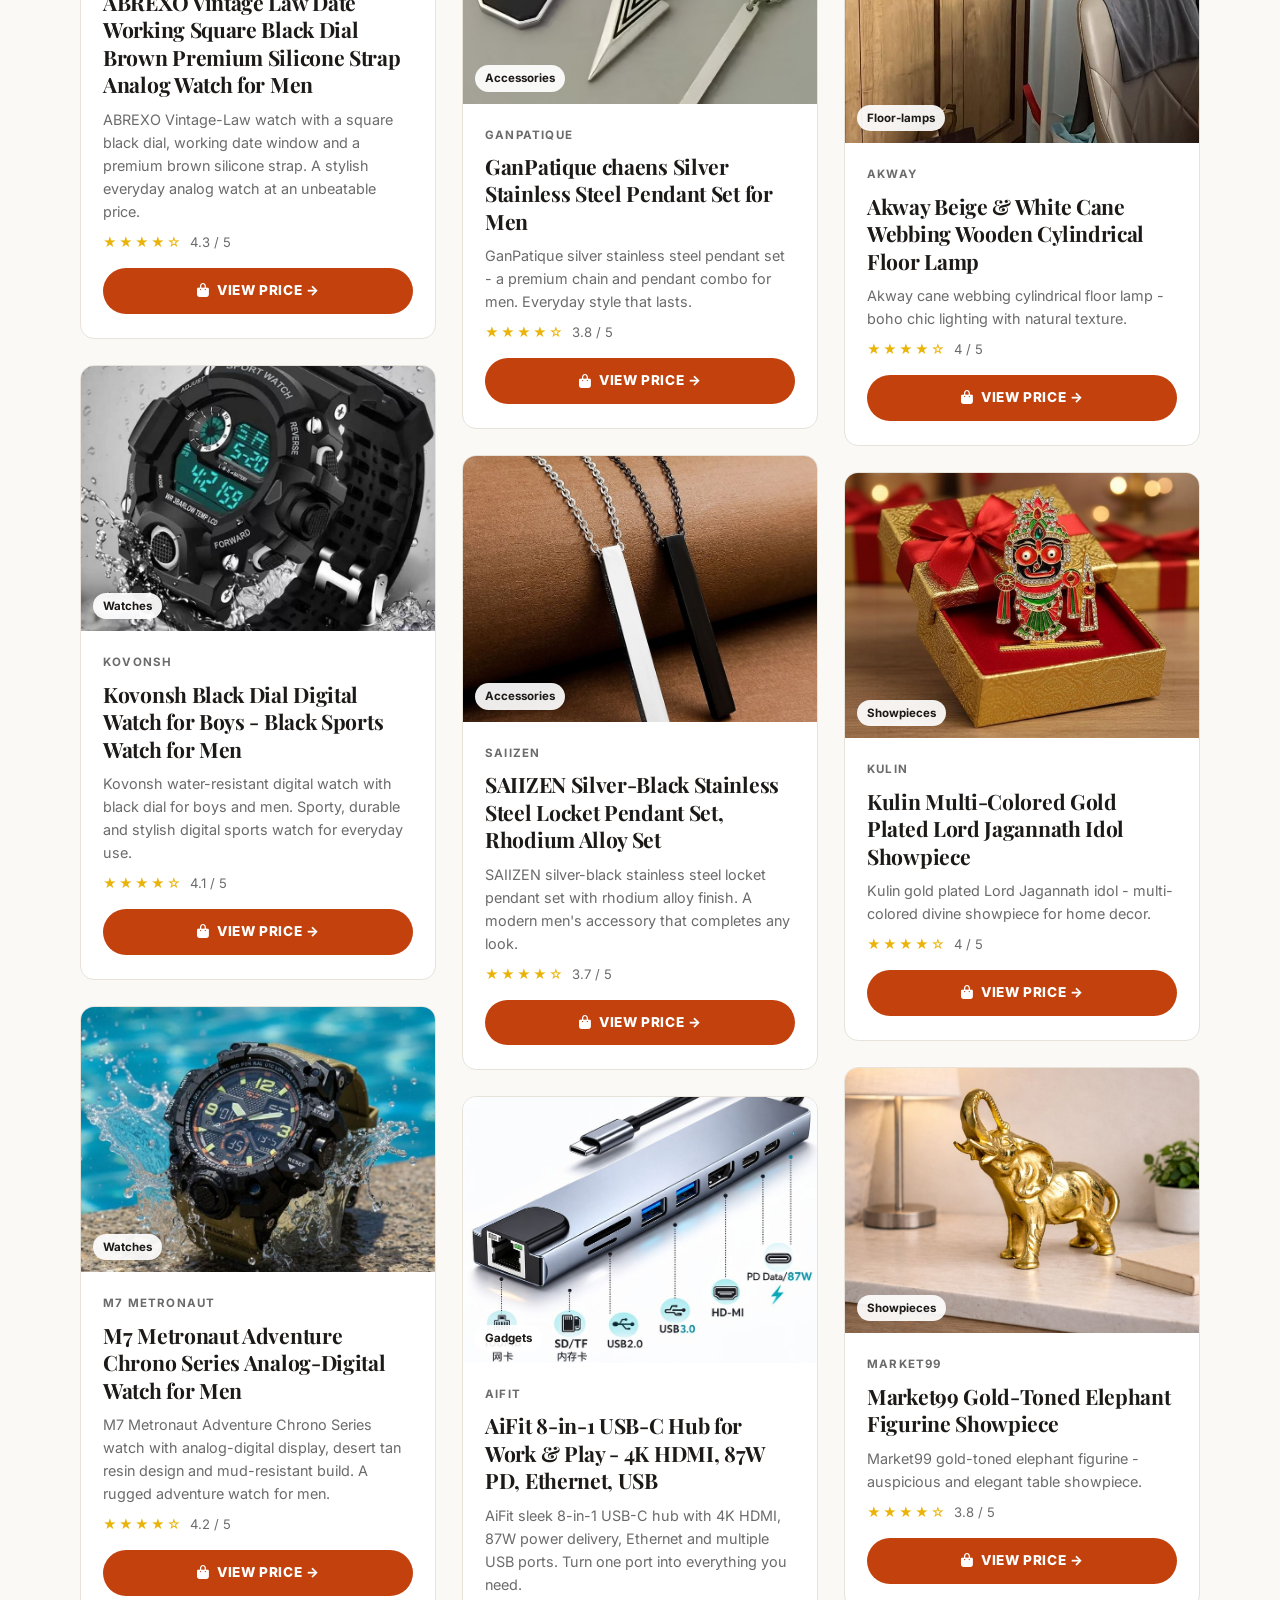
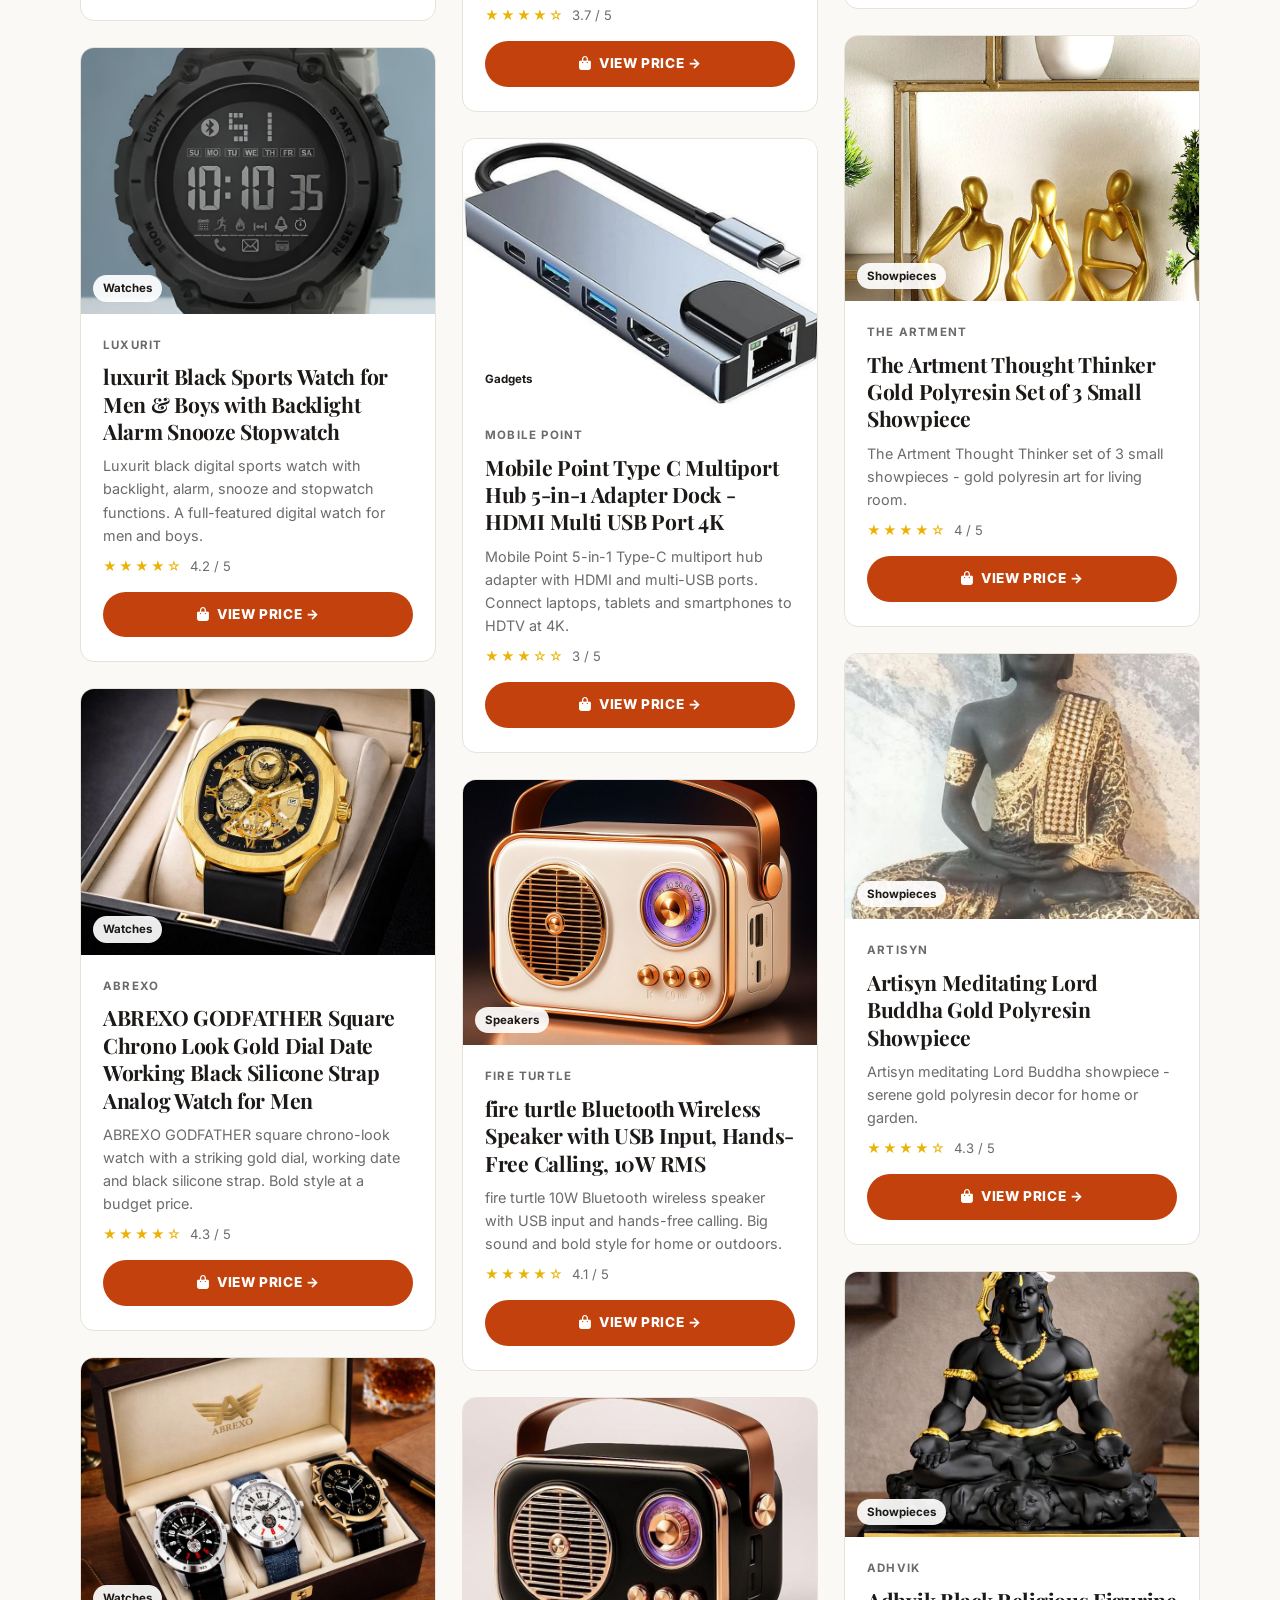
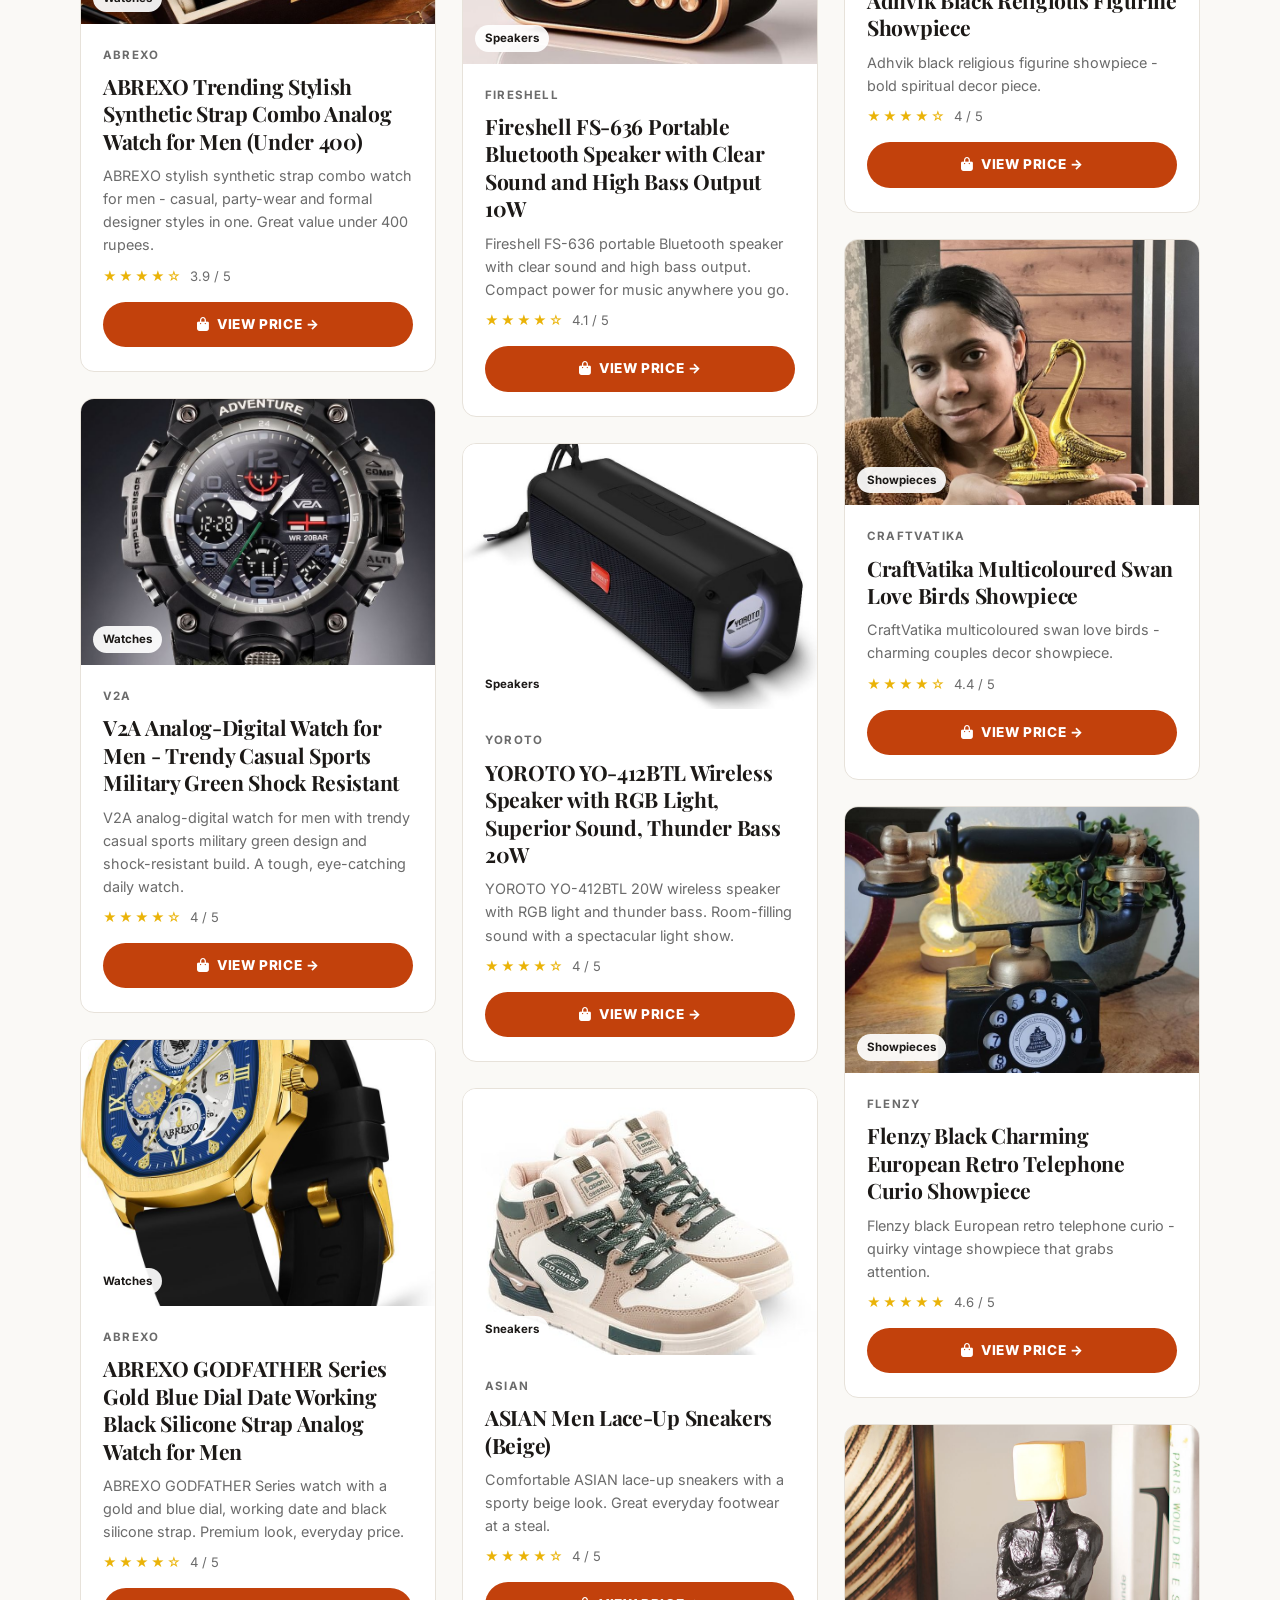
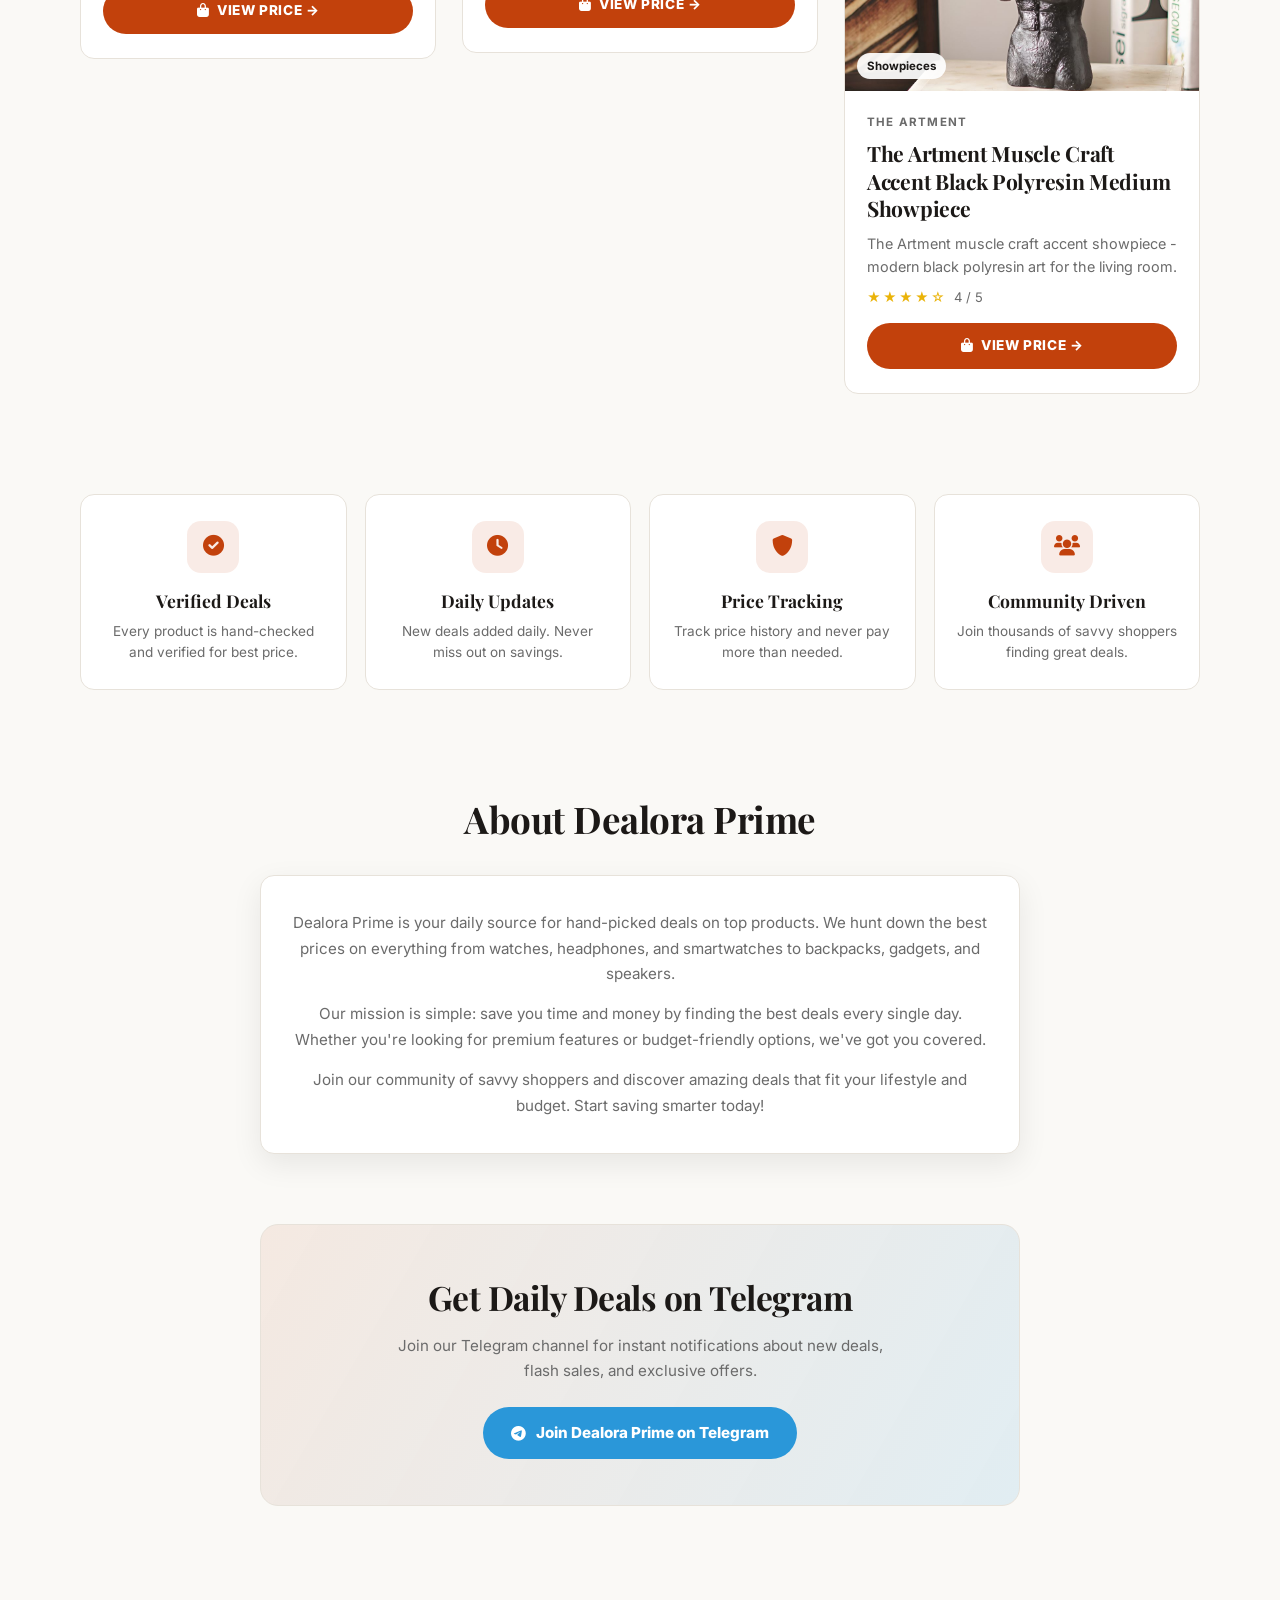
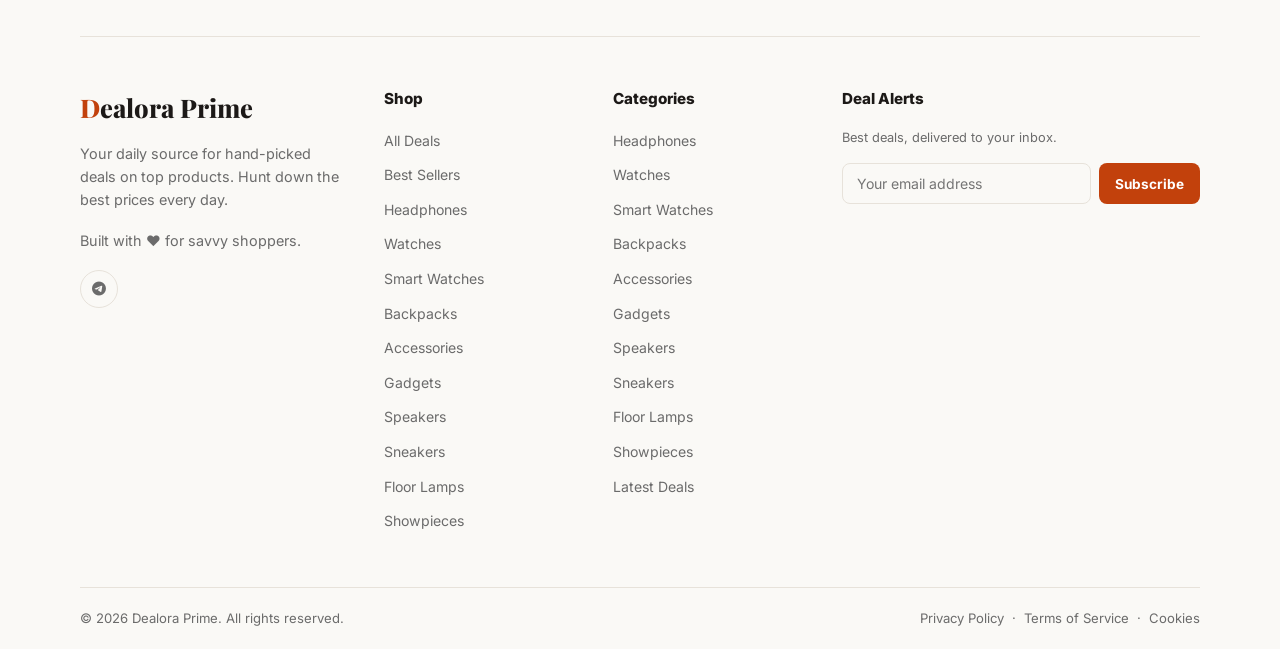
==== commit adfcf030: "Make all buttons work: hero CTAs, single-click cards, hot deals filter, subscribe feedback" ====
--- a/index.html
+++ b/index.html
@@ -101,6 +101,10 @@
     <section class="hero container">
       <span class="hero-tag reveal">Deals &middot; Savings &middot; Best Picks</span>
       <h1 class="reveal">Deals that <span>deliver.</span><br>Savings that delight.</h1>
+      <div class="hero-actions reveal">
+        <a href="#deals" class="hero-btn primary" data-scroll-cat="hot"><i class="fas fa-fire"></i> Hot Deals</a>
+        <a href="#deals" class="hero-btn" data-scroll-cat="all">Browse All Deals</a>
+      </div>
     </section>
     <section class="container">
       <div class="telegram-band reveal">
@@ -113,9 +117,10 @@
         </div>
       </div>
     </section>
-    <section class="container">
+    <section class="container" id="deals">
       <div class="filter-bar reveal">
         <button class="filter-item active" data-cat="all">Latest Deals</button>
+        <button class="filter-item" data-cat="hot"><i class="fas fa-fire"></i> Hot Deals</button>
         <button class="filter-item" data-cat="headphones">Headphones</button>
         <button class="filter-item" data-cat="watches">Watches</button>
         <button class="filter-item" data-cat="smartwatches">Smart Watches</button>
@@ -195,7 +200,7 @@
       </div>
       <div class="footer-col"><h4>Shop</h4><ul class="footer-links"><li><a href="#" data-cat="all">All Deals</a></li><li><a href="#" data-cat="hot">Best Sellers</a></li><li><a href="#" data-cat="headphones">Headphones</a></li><li><a href="#" data-cat="watches">Watches</a></li><li><a href="#" data-cat="smartwatches">Smart Watches</a></li><li><a href="#" data-cat="backpacks">Backpacks</a></li><li><a href="#" data-cat="accessories">Accessories</a></li><li><a href="#" data-cat="gadgets">Gadgets</a></li><li><a href="#" data-cat="speakers">Speakers</a></li><li><a href="#" data-cat="sneakers">Sneakers</a></li><li><a href="#" data-cat="floor-lamps">Floor Lamps</a></li><li><a href="#" data-cat="showpieces">Showpieces</a></li></ul></div>
       <div class="footer-col"><h4>Categories</h4><ul class="footer-links"><li><a href="#" data-cat="headphones">Headphones</a></li><li><a href="#" data-cat="watches">Watches</a></li><li><a href="#" data-cat="smartwatches">Smart Watches</a></li><li><a href="#" data-cat="backpacks">Backpacks</a></li><li><a href="#" data-cat="accessories">Accessories</a></li><li><a href="#" data-cat="gadgets">Gadgets</a></li><li><a href="#" data-cat="speakers">Speakers</a></li><li><a href="#" data-cat="sneakers">Sneakers</a></li><li><a href="#" data-cat="floor-lamps">Floor Lamps</a></li><li><a href="#" data-cat="showpieces">Showpieces</a></li><li><a href="#" data-cat="all">Latest Deals</a></li></ul></div>
-      <div class="footer-col" id="newsletter"><h4>Deal Alerts</h4><p style="color:var(--sub-text);font-size:clamp(0.78rem,1vw,0.9rem);margin-bottom:15px;">Best deals, delivered to your inbox.</p><form class="newsletter-form" onsubmit="event.preventDefault();alert('Thank you for subscribing!');"><input type="email" placeholder="Your email address" required><button type="submit">Subscribe</button></form></div>
+      <div class="footer-col" id="newsletter"><h4>Deal Alerts</h4><p style="color:var(--sub-text);font-size:clamp(0.78rem,1vw,0.9rem);margin-bottom:15px;">Best deals, delivered to your inbox.</p><form class="newsletter-form"><input type="email" placeholder="Your email address" required><button type="submit">Subscribe</button></form></div>
     </div>
     <div class="footer-bottom"><span>&copy; 2026 Dealora Prime. All rights reserved.</span><div><a href="privacy.html">Privacy Policy</a> &nbsp;&middot;&nbsp; <a href="terms.html">Terms of Service</a> &nbsp;&middot;&nbsp; <a href="cookies.html">Cookies</a></div></div>
   </footer>
--- a/css/style.css
+++ b/css/style.css
@@ -133,6 +133,10 @@
 .join-hub-btn:hover {
   opacity: 0.9;
   background: var(--accent) !important;
+}
+
+.join-hub-btn:active {
+  transform: scale(0.95);
 }
 
 .theme-toggle {
@@ -259,6 +263,50 @@
   font-style: italic;
 }
 
+.hero-actions {
+  display: flex;
+  justify-content: center;
+  flex-wrap: wrap;
+  gap: 14px;
+  margin-top: 32px;
+}
+
+.hero-btn {
+  display: inline-flex;
+  align-items: center;
+  gap: 8px;
+  padding: 13px 28px;
+  border: 1.5px solid var(--border-color);
+  border-radius: 50px;
+  background: transparent;
+  color: var(--text-color);
+  font-family: inherit;
+  font-size: 0.92rem;
+  font-weight: 700;
+  text-decoration: none;
+  transition: all var(--transition);
+}
+
+.hero-btn:hover {
+  border-color: var(--accent);
+  color: var(--accent);
+}
+
+.hero-btn:active {
+  transform: scale(0.96);
+}
+
+.hero-btn.primary {
+  background: var(--accent);
+  border-color: var(--accent);
+  color: #fff;
+}
+
+.hero-btn.primary:hover {
+  opacity: 0.9;
+  color: #fff;
+}
+
 /* ---------- Filter bar ---------- */
 .filter-bar {
   display: flex;
@@ -281,6 +329,9 @@
   font-weight: 600;
   cursor: pointer;
   transition: all var(--transition);
+  display: inline-flex;
+  align-items: center;
+  gap: 6px;
 }
 
 .filter-item:hover {
